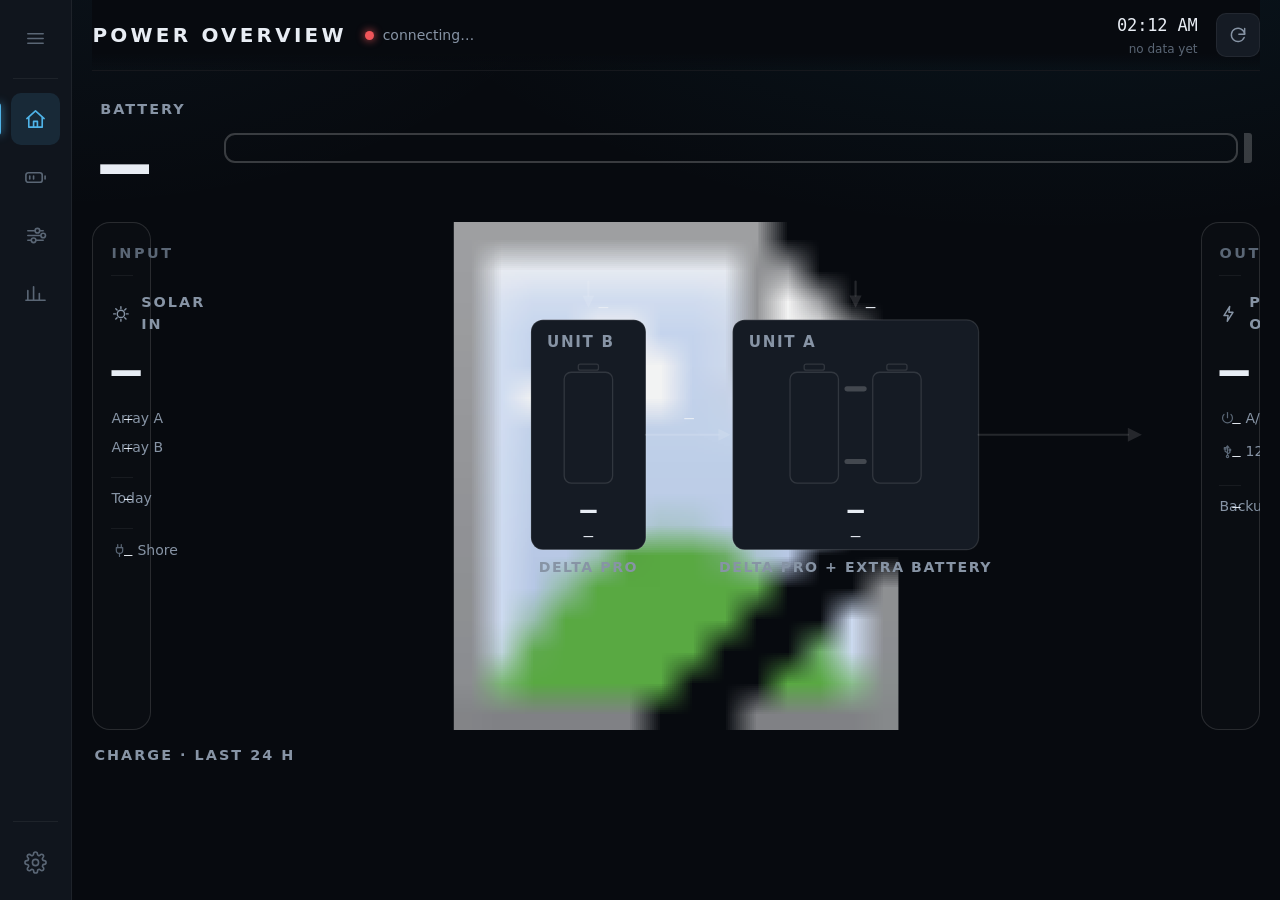
==== web/index.html @ f066d2bf "Add A-full cutoff: stop transferring into a battery that can't take it A at/above a_full_soc (99%) c" ====
<!doctype html>
<html lang="en">
<head>
<meta charset="utf-8">
<meta name="viewport" content="width=device-width, initial-scale=1, viewport-fit=cover">
<meta name="theme-color" content="#070A0F">
<meta name="apple-mobile-web-app-capable" content="yes">
<title>Pod Power Console</title>
<link rel="stylesheet" href="/assets/fonts.css">
<!-- inline so a tablet with no internet still gets an icon, and so the console
     stops requesting a /favicon.ico that was never there -->
<link rel="icon" href="data:image/svg+xml,%3Csvg xmlns='http://www.w3.org/2000/svg' viewBox='0 0 32 32'%3E%3Crect width='32' height='32' rx='7' fill='%23070A0F'/%3E%3Cpath d='M18 5 L9 18h6l-1.5 9 9-13h-6z' fill='%234FB3E8'/%3E%3C/svg%3E">
<style>
/* ============================================================================
   Pod Power Console — see DESIGN.md for the system this implements.
   The world: a lit instrument in a dark truck. The rig's neon outline is the one
   bright object; light means energized. Nothing glows for decoration.
   ========================================================================== */
:root {
  --bg: #070A0F;
  --surface: #10151D;
  --surface2: #151B24;
  --surface3: #1C232E;
  --line: rgba(255,255,255,.06);
  --line2: rgba(255,255,255,.12);
  --line3: rgba(255,255,255,.20);
  --ink: #E8EDF4;
  --muted: #8794A5;
  --faint: #5A6675;

  /* Data series. Validated for the dark surface with the dataviz checker:
     OKLCH lightness band, chroma floor, adjacent CVD separation (worst pair
     ΔE 14.8 protan), normal-vision floor, and 3:1 contrast — all pass.
     Do not retune without re-running that check.
     The -bright steps are for glow and hover only, never for fills. */
  --a: #C9820F;    --a-bright: #F0A82D;   /* Unit A / its array */
  --b: #2492BA;    --b-bright: #3FB7E0;   /* Unit B / its array */
  --load: #C75D5D; --load-bright: #E07A7A;
  --xfer: #4FD1C5;                        /* B→A transfer series */

  /* Status — reserved, never reused as a series colour. */
  --good: #3ED88A;
  --warn: #E3B341;
  --crit: #F0555A;

  /* Chrome accent: the truck's own blue, sampled off the outline (#38A2DE core,
     #6CC2F0 highlight) so the interface and the centrepiece read as one object.
     Nav, focus, selection and slider thumbs only — it carries no data identity,
     which is why the transfer series moved out to --xfer. */
  --accent: #4FB3E8;
  --accent-dim: #2E7FAE;

  --tint-a: rgba(240,168,45,.12);
  --tint-b: rgba(63,183,224,.12);
  --tint-load: rgba(224,122,122,.12);
  --tint-good: rgba(62,216,138,.12);
  --tint-warn: rgba(227,179,65,.12);
  --tint-crit: rgba(240,85,90,.12);
  --tint-accent: rgba(79,179,232,.13);

  /* Type. One superfamily, two faces (Oxanium retired 2026-08-05). Mono is for
     measurement, never for prose — any sentence a human reads is --sans.
     --disp survives as a role token: labels/headings, heavier and tracked. */
  --disp: "IBM Plex Sans", system-ui, sans-serif;
  --sans: "IBM Plex Sans", system-ui, sans-serif;
  --mono: "IBM Plex Mono", ui-monospace, monospace;

  /* Near scale — every view but Overview. Read at arm's length on a tablet.
     Nothing below 12px, anywhere. */
  --t-micro: 12px;   /* uppercase micro-labels */
  --t-xs:    13px;   /* dense grid values, chart axis */
  --t-sm:    14px;   /* secondary text, hints, subs */
  --t-base:  15px;   /* body prose */
  --t-md:    17px;
  --t-lg:    20px;
  --t-xl:    26px;
  --t-2xl:   34px;

  /* Far scale — Overview only. Viewport-height clamps, because this screen is a
     wall display read from 6-10 ft and must fill exactly one screen at any size.
     The deliberate exception to the fixed-scale rule. Floor 14px: if it can't be
     read at 14px from across the box, it doesn't belong on Overview. */
  --f-label: clamp(14px, 1.6vh, 19px);
  --f-sub:   clamp(14px, 1.5vh, 18px);
  --f-val:   clamp(26px, 3.6vh, 46px);
  --f-hero:  clamp(56px, 9vh, 116px);

  /* Elevation is neutral, with offset and blur. Distinct from the energized
     glow, which is a zero-offset colour halo and means "carrying power now". */
  --e1: 0 1px 2px rgba(0,0,0,.4);
  --e2: 0 6px 18px rgba(0,0,0,.5);
  --e3: 0 20px 48px rgba(0,0,0,.65);

  --r: 14px;
  --r-sm: 10px;
  --r-lg: 18px;
  --rail: 72px;
  --rail-open: 208px;
  --ease: cubic-bezier(.2,.7,.3,1);
}
* { margin: 0; padding: 0; box-sizing: border-box; }
html { color-scheme: dark; -webkit-text-size-adjust: 100%; }
body {
  background: var(--bg);
  color: var(--ink);
  font-family: var(--sans);
  font-size: var(--t-base);
  line-height: 1.5;
  min-height: 100vh;
  -webkit-tap-highlight-color: transparent;
  background-image:
    radial-gradient(1100px 560px at 82% -14%, rgba(36,146,186,.10), transparent 64%),
    radial-gradient(880px 460px at 4% -8%, rgba(79,179,232,.05), transparent 62%);
  background-attachment: fixed;
}
/* Every quantity is mono + tabular so columns of numbers line up and a changing
   digit doesn't reflow the row it sits in. */
.num, .v, .big, .ctl-val, .flows b, .eta b {
  font-family: var(--mono); font-variant-numeric: tabular-nums;
}

/* One focus ring, on everything. There was none before this pass. */
:where(button, [role="switch"], [role="tab"], input, summary, a, [tabindex]):focus-visible {
  outline: 2px solid var(--accent);
  outline-offset: 2px;
  border-radius: 6px;
}

/* ================= app shell ================= */
.app { display: grid; grid-template-columns: var(--rail) minmax(0, 1fr); min-height: 100vh; }
.app.rail-open { grid-template-columns: var(--rail-open) minmax(0, 1fr); }

.rail {
  position: sticky; top: 0; align-self: start; height: 100vh;
  display: flex; flex-direction: column; gap: 6px; padding: 12px 11px;
  background: var(--surface); border-right: 1px solid var(--line);
  overflow: hidden; z-index: 40;
}
.rail-btn {
  display: flex; align-items: center; gap: 14px; flex: none;
  width: 100%; min-height: 52px; padding: 0 13px;   /* 52: comfortable glove-sized tap */
  background: none; border: 0; border-radius: var(--r-sm);
  color: var(--faint); cursor: pointer; position: relative;
  transition: color .16s var(--ease), background .16s var(--ease);
}
.rail-btn svg { width: 23px; height: 23px; flex: none; stroke: currentColor; fill: none; stroke-width: 1.7; stroke-linecap: round; stroke-linejoin: round; }
.rail-btn span {
  font-family: var(--disp); font-size: var(--t-micro); font-weight: 600; letter-spacing: .13em;
  text-transform: uppercase; white-space: nowrap; opacity: 0;
  transition: opacity .18s var(--ease);
}
.app.rail-open .rail-btn span { opacity: 1; }
.rail-btn:hover { color: var(--muted); background: var(--surface2); }
.rail-btn[aria-selected="true"] { color: var(--accent); background: var(--tint-accent); }
/* The selected marker is the one piece of chrome allowed to glow: it is the
   "you are here" light on an instrument panel, and it echoes the truck. */
.rail-btn[aria-selected="true"]::before {
  content: ""; position: absolute; left: -13px; top: 10px; bottom: 10px; width: 3px;
  background: var(--accent); border-radius: 0 3px 3px 0; box-shadow: 0 0 10px var(--accent);
}
.rail-sep { height: 1px; background: var(--line); margin: 8px 2px; flex: none; }
.rail-grow { flex: 1 1 auto; }

.main {
  min-width: 0; padding: 0 clamp(14px, 1.6vw, 26px) clamp(14px, 1.6vw, 22px);
  max-width: 2200px; margin: 0 auto; width: 100%;
  display: flex; flex-direction: column; min-height: 100vh;
}

/* ================= top bar ================= */
/* min-width:0 on the flex children and a wrap as the backstop: without both, the
   title + clock + button row simply grew past the viewport and dragged
   a horizontal scrollbar onto every view. */
.topbar {
  position: sticky; top: 0; z-index: 30;
  display: flex; align-items: center; gap: 18px; flex-wrap: wrap;
  padding: 13px 0 12px; margin-bottom: 14px;
  background: linear-gradient(var(--bg) 76%, transparent);
  border-bottom: 1px solid var(--line);
}
.topbar > * { min-width: 0; }
h1 {
  font-family: var(--disp); font-size: var(--t-lg); font-weight: 700;
  letter-spacing: .16em; text-transform: uppercase; white-space: nowrap;
  overflow: hidden; text-overflow: ellipsis;
}
.sys-state { display: flex; align-items: center; gap: 9px; color: var(--muted); font-size: var(--t-sm); white-space: nowrap; }
/* Energized glow: the dot reports a live link, so the halo is the state. */
.dot { width: 9px; height: 9px; border-radius: 50%; flex: none; background: var(--good); box-shadow: 0 0 9px var(--good); }
.dot.pulse { animation: pulse 2.6s ease-in-out infinite; }
.dot.w { background: var(--warn); box-shadow: 0 0 9px var(--warn); }
.dot.c { background: var(--crit); box-shadow: 0 0 9px var(--crit); animation: none; }
@keyframes pulse { 50% { opacity: .28; } }
.spacer { flex: 1 1 auto; }

/* Clock + freshness. A wall display should say when it last heard from the rig. */
.clock { text-align: right; white-space: nowrap; }
.clock .t { font-family: var(--mono); font-size: var(--t-md); font-variant-numeric: tabular-nums; letter-spacing: -.01em; }
.clock .s { font-size: var(--t-micro); color: var(--faint); margin-top: 1px; }

.icon-btn {
  width: 44px; height: 44px; border-radius: var(--r-sm); background: var(--surface2);
  border: 1px solid var(--line); color: var(--muted); cursor: pointer;
  display: grid; place-items: center; flex: none;
  transition: color .16s var(--ease), border-color .16s var(--ease);
}
.icon-btn:hover { color: var(--ink); border-color: var(--line2); }
.icon-btn:active { background: var(--surface3); }
.icon-btn svg { width: 20px; height: 20px; stroke: currentColor; fill: none; stroke-width: 1.7; stroke-linecap: round; stroke-linejoin: round; }
.icon-btn.spin svg { animation: spin .7s var(--ease); }

/* ================= cards ================= */
.card {
  background: var(--surface); border: 1px solid var(--line); border-radius: var(--r);
  box-shadow: var(--e1);
}
.card-h {
  display: flex; align-items: baseline; justify-content: space-between; gap: 16px;
  flex-wrap: wrap; padding: 15px 17px 0;
}
.card-h h3, .sub-head {
  font-family: var(--disp); font-size: var(--t-micro); font-weight: 600; letter-spacing: .16em;
  text-transform: uppercase; color: var(--muted);
}
.card-h h3 .note {
  font-family: var(--sans); color: var(--faint); letter-spacing: 0;
  text-transform: none; font-weight: 400; font-size: var(--t-sm);
}
.sub-head { color: var(--faint); margin: 26px 0 10px; }

/* The tile: one stat block, used on every view. Tinted icon square, label,
   value, optional meter, sub. Near views only — Overview has its own panels. */
.stat {
  display: grid; grid-template-columns: auto minmax(0,1fr); gap: 15px; align-items: center;
  padding: 16px 17px;
}
.stat > :only-child { grid-column: 1 / -1; }   /* tiles rendered without an icon */
.stat .k {
  font-family: var(--disp); font-size: var(--t-micro); font-weight: 600; letter-spacing: .14em;
  text-transform: uppercase; color: var(--muted);
}
.stat .v {
  font-size: var(--t-xl); font-weight: 600; margin-top: 4px; line-height: 1.08;
  letter-spacing: -.015em;
}
.stat .v small { font-size: .52em; color: var(--muted); font-weight: 400; margin-left: 5px; letter-spacing: 0; }
.stat .sub { color: var(--faint); font-size: var(--t-sm); margin-top: 5px; line-height: 1.4; }
/* A reading of zero is not news. Dim it so a screen with real power on it reads
   differently from a screen without, at a glance and from a distance. */
.stat.is-zero .v { color: var(--muted); }
.stat.is-zero .stat-ico { opacity: .5; }
.meter { height: 5px; background: var(--surface3); border-radius: 3px; margin-top: 10px; overflow: hidden; }
.meter i {
  display: block; height: 100%; width: 100%; border-radius: 3px;
  transform-origin: left center; transform: scaleX(0);
  transition: transform .8s var(--ease);   /* transform, not width: no layout thrash */
}
.pos { color: var(--good); } .neg { color: var(--warn); }

/* ================= views ================= */
.view { display: none; }
.view.active { display: block; }

/* ---------- overview: the far view ----------
   One screen, no scroll, at any tablet size from 1024x768 up. Three card-less
   bands: marquee (how full), stage (the rig, sun in on the left, draw out on
   the right), ribbon (the last 24 h). The rows are minmax(0,1fr) so slack is
   absorbed rather than left as a dead band at 1080p, and type is vh-clamped
   so nothing falls off the bottom at 768p. */
#view-overview.active {
  display: grid; grid-template-rows: auto minmax(0, 1fr) auto;
  gap: clamp(10px, 1.6vh, 22px); flex: 1 1 auto; min-height: 0;
}

/* the stage reads left to right as the power does: INPUT panel feeds the truck,
   the truck stores it, the OUTPUT panel draws it. The truck takes every px of
   band height; the panels hug it from both sides. */
.stage {
  display: grid; grid-template-columns: minmax(0, 1fr) auto minmax(0, 1fr);
  gap: clamp(10px, 1.6vw, 34px); align-items: center; min-height: 0; min-width: 0;
}
.stage-truck { height: 100%; min-height: 0; min-width: 0; display: flex; align-items: center; justify-content: center; }
.stage-truck svg { display: block; height: 100%; width: auto; aspect-ratio: 1000 / 504; max-width: 100%; }

/* a panel frames one side of the energy story: hairline frame, INPUT/OUTPUT
   title, hero watts, then per-source rows — label left, value right, no key
   dots. Both panels read left-aligned so the eye lands the same way twice. */
.panel {
  align-self: stretch; display: flex; flex-direction: column;
  gap: clamp(5px, 1vh, 12px); min-width: 0; width: 100%; max-width: 400px;
  border: 1px solid var(--line2); border-radius: var(--r-lg);
  background: rgba(255,255,255,.014);
  padding: clamp(12px, 2.2vh, 24px) clamp(14px, 1.4vw, 26px);
}
.panel-in { justify-self: end; }
.panel-out { justify-self: start; }
.panel-t {
  font-family: var(--disp); font-size: var(--f-label); font-weight: 600;
  letter-spacing: .18em; text-transform: uppercase; color: var(--faint);
  padding-bottom: clamp(6px, 1.2vh, 14px); border-bottom: 1px solid var(--line);
  margin-bottom: clamp(2px, .8vh, 10px);
}
.panel-k {
  display: flex; align-items: center; gap: 10px;
  font-family: var(--disp); font-size: var(--f-label); font-weight: 600;
  letter-spacing: .14em; text-transform: uppercase; color: var(--muted);
}
.panel-k svg {
  width: clamp(17px, 2.2vh, 22px); height: clamp(17px, 2.2vh, 22px); flex: none;
  stroke: currentColor; fill: none; stroke-width: 1.7; stroke-linecap: round; stroke-linejoin: round;
}
.panel-v {
  font-family: var(--mono); font-variant-numeric: tabular-nums;
  font-size: clamp(34px, 5.4vh, 68px); font-weight: 600; line-height: 1;
}
.panel-v small { font-size: .42em; color: var(--muted); font-weight: 400; margin-left: 7px; }
.panel.is-zero .panel-v { color: var(--muted); }
.prows { display: flex; flex-direction: column; gap: clamp(4px, .9vh, 10px); margin-top: clamp(2px, .6vh, 8px); }
.wrow { display: flex; align-items: baseline; justify-content: space-between; gap: 12px; font-size: var(--f-sub); color: var(--muted); white-space: nowrap; }
.wrow .rlbl { display: inline-flex; align-items: center; gap: 9px; min-width: 0; }
.wrow .rlbl svg {
  width: 17px; height: 17px; flex: none; align-self: center;
  stroke: currentColor; fill: none; stroke-width: 1.7; stroke-linecap: round; stroke-linejoin: round;
  color: var(--faint);
}
.wrow b { font-family: var(--mono); font-variant-numeric: tabular-nums; font-weight: 500; color: var(--ink); }
.wrow.dim b { color: var(--faint); font-family: var(--sans); }
.wrow.rule { margin-top: clamp(6px, 1.2vh, 14px); padding-top: clamp(6px, 1.2vh, 14px); border-top: 1px solid var(--line); }

/* the ribbon: 24 h of charge under the wheels, full width, no card */
.ribbon { display: flex; flex-direction: column; gap: 4px; height: clamp(110px, 15vh, 200px); min-height: 0; }
.ribbon-h { display: flex; align-items: baseline; justify-content: space-between; gap: 16px; padding: 0 2px; }
.ribbon-k {
  font-family: var(--disp); font-size: var(--f-label); font-weight: 600;
  letter-spacing: .14em; text-transform: uppercase; color: var(--muted);
}
.ribbon .chart-wrap { flex: 1 1 auto; min-height: 0; position: relative; overflow: hidden; }
/* the ribbon names its lines where they end — no legend to cross-reference */
.soc-tag { font-family: var(--disp); font-size: 14px; font-weight: 600; letter-spacing: .1em; text-transform: uppercase; }
.ribbon .chart-wrap svg { position: absolute; inset: 0; width: 100%; height: 100%; }
.ribbon .axis, #view-overview .axis { font-size: clamp(14px, 1.5vh, 17px); }   /* Overview floor applies to axes too */

/* schematic type — sized up for the far view; these are the most-glanced numbers */
.sch-lbl { font-family: var(--disp); font-size: 15px; font-weight: 600; letter-spacing: .11em; fill: var(--muted); text-transform: uppercase; }
.sch-tiny { font-family: var(--disp); font-size: 14px; font-weight: 600; letter-spacing: .11em; fill: var(--muted); text-transform: uppercase; }
.sch-val { font-family: var(--mono); font-size: 16px; fill: var(--ink); font-variant-numeric: tabular-nums; }
.sch-big { font-family: var(--mono); font-size: 27px; font-weight: 600; fill: var(--ink); font-variant-numeric: tabular-nums; }
/* non-numeric state words on the schematic speak display, not measurement */
.sch-word { font-family: var(--disp); font-size: 14px; font-weight: 600; letter-spacing: .1em; text-transform: uppercase; fill: var(--faint); }
.sch-detail { fill: none; stroke: var(--line2); stroke-width: 1.3; }
.sch-panel { fill: rgba(36,146,186,.05); stroke: var(--line3); stroke-width: 1.4; }
.sch-cellline { stroke: var(--line2); stroke-width: 1; }
.sch-box { fill: var(--surface2); stroke: var(--line2); stroke-width: 1.3; }
/* the bus bars bonding Unit A's two packs into one bank */
.sch-link { fill: var(--line3); }
/* the neon truck photo: screen blend melts its black field into the card */
.sch-truck { mix-blend-mode: screen; opacity: .95; }

/* flows: inert grey until power actually moves, then coloured + marching */
.flow { fill: none; stroke: var(--line2); stroke-width: 2.2; stroke-linecap: round; transition: stroke .4s; }
.flow.on { stroke: var(--fc); stroke-dasharray: 7 8; animation: march 1.05s linear infinite; filter: drop-shadow(0 0 4px var(--fc)); }
.flow.rev.on { animation-direction: reverse; }
@keyframes march { to { stroke-dashoffset: -15; } }
.head { fill: var(--line2); transition: fill .4s; }
.head.on { fill: var(--fc); filter: drop-shadow(0 0 4px var(--fc)); }
.node { fill: var(--surface3); stroke: var(--line2); stroke-width: 1.3; }
.node.on { stroke: var(--fc); }

/* ---------- the hero: bank charge bar + what the rig is doing about it ----------
   The one thing you must be able to read from the far end of the box. The number
   and the bar are one object; the state line under the bar answers "and then?" */
.marquee {
  display: grid; grid-template-columns: auto minmax(0,1fr);
  gap: clamp(18px, 3vw, 44px); align-items: center;
  padding: clamp(10px, 1.6vh, 20px) clamp(4px, .6vw, 16px) 0;
}
.bank-stack { display: grid; gap: clamp(8px, 1.2vh, 14px); min-width: 0; }
.cells { display: flex; gap: 6px; align-items: stretch; }
.cellwrap {
  flex: 1 1 auto; display: flex; gap: clamp(2px, .35vw, 5px);
  border: 2px solid var(--line3); border-radius: 11px; padding: clamp(5px, .7vh, 8px);
}
.cellcap {
  width: 8px; align-self: center; height: clamp(26px, 3.4vh, 42px);
  background: var(--line3); border-radius: 0 3px 3px 0; flex: none;
}
.cellwrap i {
  flex: 1 1 0; min-height: clamp(32px, 5.2vh, 62px); border-radius: 3px;
  background: var(--surface3); transition: background .5s var(--ease), box-shadow .5s var(--ease);
}
/* Energized glow: a lit segment is charge you actually have. */
.cellwrap i.f { background: var(--good); box-shadow: 0 0 12px rgba(62,216,138,.4); }
.cellwrap i.f.w { background: var(--warn); box-shadow: 0 0 12px rgba(227,179,65,.4); }
.cellwrap i.f.c { background: var(--crit); box-shadow: 0 0 12px rgba(240,85,90,.4); }
.bank-read { text-align: left; white-space: nowrap; }
.bank-read .k {
  font-family: var(--disp); font-size: var(--f-label); font-weight: 600; letter-spacing: .14em;
  text-transform: uppercase; color: var(--muted); margin-bottom: clamp(2px, .6vh, 8px);
}
.bank-read .big {
  font-family: var(--mono); font-size: var(--f-hero); font-weight: 600; line-height: .92;
  font-variant-numeric: tabular-nums; letter-spacing: -.035em;
}
.bank-read .big small { font-size: .3em; color: var(--muted); font-weight: 400; letter-spacing: 0; }
.bank-read .sub { color: var(--muted); font-size: var(--f-sub); margin-top: clamp(4px, .8vh, 10px); }
.bank-read .sub b { color: var(--ink); font-weight: 500; font-family: var(--mono); }

/* the state line — direction, rate, and time remaining, in words. No icons:
   from ten feet a word in the state's colour beats a 17px glyph every time. */
.bank-state {
  display: flex; align-items: baseline; flex-wrap: wrap;
  gap: clamp(10px, 1.2vw, 20px); font-size: var(--f-label); color: var(--muted);
}
.bank-state .grp { display: inline-flex; align-items: baseline; gap: 10px; white-space: nowrap; }
.bank-state .lead { font-family: var(--disp); font-weight: 700; letter-spacing: .12em; text-transform: uppercase; }
.bank-state b { font-family: var(--mono); color: var(--ink); font-weight: 500; font-variant-numeric: tabular-nums; }
.bank-state .sep { width: 1px; height: 1.2em; background: var(--line2); flex: none; align-self: center; }
.bank-state .chg { color: var(--good); }
.bank-state .dsg { color: var(--warn); }
.bank-state .idle { color: var(--faint); }

/* ---------- units ---------- */
/* minmax(0,1fr), not 1fr: the pack table's nowrap min-content would otherwise
   widen the track past the viewport instead of scrolling inside its card */
.units { display: grid; grid-template-columns: minmax(0,1fr) 118px minmax(0,1fr); align-items: stretch; }
.unit { padding: 19px; }
.unit h2 {
  font-family: var(--disp); font-size: var(--t-md); font-weight: 700; letter-spacing: .13em;
  text-transform: uppercase; display: flex; align-items: center; gap: 10px; flex-wrap: wrap;
}
.unit h2 .role { color: var(--faint); font-weight: 500; font-size: var(--t-micro); letter-spacing: .09em; }
.swatch { width: 11px; height: 11px; border-radius: 3px; flex: none; }
.unit-a .swatch { background: var(--a); } .unit-b .swatch { background: var(--b); }

/* Hero left (SOC + mini bank bar, the marquee's own vocabulary at arm's-length
   size), live rows right. The ring gauge is retired: one charge-bar language
   across the whole console. */
.unit-top { display: grid; grid-template-columns: minmax(230px, 2fr) minmax(0, 3fr); gap: 18px 40px; align-items: start; margin-top: 18px; }
.unit-hero { display: grid; gap: 12px; align-content: start; }
.usoc {
  font-family: var(--mono); font-variant-numeric: tabular-nums;
  font-size: var(--t-2xl); font-weight: 600; line-height: 1; letter-spacing: -.02em;
}
.usoc small { font-size: .5em; color: var(--muted); font-weight: 400; }
.ubar { display: flex; gap: 4px; align-items: center; max-width: 340px; }
.cellwrap.sm { gap: 2px; border-width: 1.5px; border-radius: 8px; padding: 3px; }
.cellwrap.sm i { min-height: 13px; border-radius: 2px; }
.cellwrap.sm i.f { box-shadow: 0 0 7px rgba(62,216,138,.3); }
.cellwrap.sm i.f.w { box-shadow: 0 0 7px rgba(227,179,65,.3); }
.cellwrap.sm i.f.c { box-shadow: 0 0 7px rgba(240,85,90,.3); }
.cellcap.sm { height: 14px; width: 6px; }
.ucap { color: var(--muted); font-size: var(--t-sm); }
.ucap b { font-family: var(--mono); color: var(--ink); font-weight: 500; }
.chip {
  display: inline-flex; align-items: center; gap: 8px; align-self: flex-start;
  border: 1px solid var(--line2); border-radius: 999px; padding: 6px 14px;
  font-family: var(--disp); font-size: var(--t-micro); font-weight: 600; letter-spacing: .12em; text-transform: uppercase;
}
.chip .d { width: 8px; height: 8px; border-radius: 50%; flex: none; }
.chip.chg { color: var(--good); } .chip.chg .d { background: var(--good); box-shadow: 0 0 6px var(--good); }
.chip.dsg { color: var(--warn); } .chip.dsg .d { background: var(--warn); box-shadow: 0 0 6px var(--warn); }
.chip.idle { color: var(--muted); } .chip.idle .d { background: var(--faint); }
.chip-row { display: flex; align-items: center; gap: 12px; flex-wrap: wrap; }
.eta { color: var(--muted); font-size: var(--t-sm); }
.eta b { color: var(--ink); font-weight: 500; }
/* label and value stay adjacent — a dotted leader beats a 400px void.
   Same row grammar as the Overview panels: label left, mono value right,
   a row with nothing to say dims and says it in words. */
.flows { display: grid; gap: 8px; font-size: var(--t-sm); max-width: 420px; align-content: start; }
.flows .row { display: grid; grid-template-columns: auto minmax(12px,1fr) auto; align-items: baseline; gap: 8px; }
.flows .row span { color: var(--muted); }
.flows .row::after { display: none; }
.flows .row i { border-bottom: 1px dotted var(--line2); transform: translateY(-.25em); }
.flows .row b { font-weight: 500; }
.flows .row b small { color: var(--muted); font-weight: 400; }
.flows .row.rule { margin-top: 8px; padding-top: 12px; border-top: 1px solid var(--line); }
.flows .row.dim span { color: var(--faint); }
.flows .row.dim b { color: var(--faint); font-family: var(--sans); font-weight: 400; }

/* Per-pack table: charge, flow and health for every pack in the bank — the one
   home for what used to be scattered across three views (packs row, System
   diagnostics, the Control page's extra-battery card). */
.ptable-wrap { margin-top: 18px; border: 1px solid var(--line); border-radius: var(--r-sm); overflow-x: auto; }
.ptable { width: 100%; border-collapse: collapse; }
.ptable th {
  font-family: var(--disp); font-size: var(--t-micro); font-weight: 600; letter-spacing: .1em;
  text-transform: uppercase; color: var(--faint); text-align: right;
  padding: 10px 12px; border-bottom: 1px solid var(--line2); white-space: nowrap;
}
.ptable td {
  font-family: var(--mono); font-variant-numeric: tabular-nums; font-size: var(--t-sm);
  text-align: right; padding: 11px 12px; white-space: nowrap;
}
.ptable tr + tr td { border-top: 1px solid var(--line); }
.ptable th:first-child, .ptable td:first-child { text-align: left; }
.ptable td:first-child {
  font-family: var(--disp); font-weight: 600; font-size: var(--t-micro);
  letter-spacing: .08em; text-transform: uppercase; color: var(--muted);
}
.ptable td.dim { color: var(--faint); font-family: var(--sans); }

.conduit { display: flex; flex-direction: column; align-items: center; justify-content: center; gap: 9px; }
.conduit .lbl {
  font-family: var(--disp); font-size: var(--t-micro); font-weight: 600; letter-spacing: .12em;
  color: var(--faint); text-transform: uppercase; text-align: center; line-height: 1.5;
}
.conduit .w { font-family: var(--mono); font-size: var(--t-sm); color: var(--ink); font-variant-numeric: tabular-nums; }

/* ---------- charts ---------- */
.chart-wrap { position: relative; margin: 10px 17px 12px; touch-action: pan-y; }
.chart-wrap svg { display: block; width: 100%; }
.legend { display: flex; gap: 16px; font-size: var(--t-sm); color: var(--muted); flex-wrap: wrap; }
.legend i { display: inline-block; width: 10px; height: 10px; border-radius: 3px; margin-right: 7px; vertical-align: -1px; }
.legend .ln { width: 16px; height: 2px; border-radius: 1px; vertical-align: 4px; }
.tooltip {
  position: absolute; pointer-events: none; display: none; z-index: 5;
  background: var(--surface2); border: 1px solid var(--line2); border-radius: 10px;
  padding: 11px 13px; font-size: var(--t-sm); white-space: nowrap;
  box-shadow: var(--e3);
}
.tooltip .tt-t { color: var(--faint); margin-bottom: 6px; }
.tooltip .tt-row { display: flex; align-items: center; gap: 10px; line-height: 1.8; }
.tooltip .tt-row i { width: 9px; height: 9px; border-radius: 2px; flex: none; }
.tooltip .tt-row b { margin-left: auto; font-family: var(--mono); font-variant-numeric: tabular-nums; }
/* Axis type never falls below the smallest UI label — an unreadable axis makes
   the chart decorative. */
.axis { fill: var(--muted); font-size: var(--t-micro); font-family: var(--mono); }
.gridline { stroke: rgba(255,255,255,.055); }
.empty-note {
  color: var(--muted); font-size: var(--t-base); padding: 44px 16px; text-align: center;
  line-height: 1.7; max-width: 62ch; margin: 0 auto;
}
.empty-note b { display: block; color: var(--ink); font-weight: 600; margin-bottom: 6px; font-family: var(--disp); letter-spacing: .04em; }

/* ---------- shared layout bits ---------- */
.seg { display: flex; gap: 3px; background: var(--surface2); border: 1px solid var(--line); border-radius: var(--r-sm); padding: 4px; }
.seg button {
  font-family: var(--disp); font-size: var(--t-sm); font-weight: 600; letter-spacing: .1em;
  text-transform: uppercase; color: var(--muted); background: none; border: 0;
  padding: 10px 18px; border-radius: 7px; cursor: pointer; min-height: 44px;
  transition: background .16s var(--ease), color .16s var(--ease);
}
.seg button:hover { color: var(--ink); }
.seg button[aria-selected="true"] { background: var(--surface3); color: var(--ink); box-shadow: inset 0 0 0 1px var(--line2); }
.rangebar { display: flex; justify-content: space-between; align-items: center; gap: 16px; flex-wrap: wrap; margin-bottom: 14px; }
.cov { color: var(--faint); font-size: var(--t-sm); }
.stack { display: grid; gap: 14px; }
.stat-row { display: grid; grid-template-columns: repeat(4, minmax(0,1fr)); gap: 14px; }
footer {
  margin-top: 30px; color: var(--faint); font-size: var(--t-sm); text-align: center;
  line-height: 1.8; max-width: 82ch; margin-inline: auto; text-wrap: balance;
}
footer code { color: var(--muted); font-family: var(--mono); }

/* settings popover */
.settings {
  position: fixed; left: calc(var(--rail) + 12px); bottom: 16px; z-index: 60; display: none;
  background: var(--surface2); border: 1px solid var(--line2); border-radius: var(--r);
  padding: 17px; min-width: 268px; box-shadow: var(--e3);
}
.app.rail-open .settings { left: calc(var(--rail-open) + 12px); }
.settings.open { display: block; }
.settings h4 {
  font-family: var(--disp); font-size: var(--t-micro); letter-spacing: .16em; text-transform: uppercase;
  color: var(--faint); margin-bottom: 12px; font-weight: 600;
}
.set-row { display: flex; align-items: center; justify-content: space-between; gap: 16px; min-height: 44px; }
.set-row span { color: var(--muted); font-size: var(--t-sm); }

/* Toggle: 52x30 with a 44px hit band, so a finger lands on it every time. */
.toggle {
  width: 52px; height: 30px; border-radius: 999px; background: var(--surface3);
  border: 1px solid var(--line2); position: relative; cursor: pointer; flex: none;
  transition: background .18s var(--ease), border-color .18s var(--ease);
}
/* Invisible tap band: the switch reads as 52x30 but accepts a 66x44 finger.
   `inset` is inert without position:absolute — without it this did nothing. */
.toggle::before { content: ""; position: absolute; inset: -9px; border-radius: 999px; }
.toggle::after {
  content: ""; position: absolute; top: 3px; left: 3px; width: 22px; height: 22px;
  border-radius: 50%; background: var(--faint);
  transition: transform .18s var(--ease), background .18s var(--ease);
}
.toggle[aria-checked="true"] { background: rgba(62,216,138,.22); border-color: rgba(62,216,138,.5); }
.toggle[aria-checked="true"]::after { transform: translateX(22px); background: var(--good); }

.mini-seg { display: flex; gap: 3px; background: var(--surface3); border-radius: 9px; padding: 3px; }
.mini-seg button {
  font-family: var(--disp); font-weight: 600; font-size: var(--t-sm); letter-spacing: .04em;
  color: var(--muted); background: none; border: 0; padding: 0 14px;
  min-height: 38px; min-width: 52px; border-radius: 6px; cursor: pointer;
  transition: background .16s var(--ease), color .16s var(--ease);
}
.mini-seg button:hover { color: var(--ink); }
.mini-seg button[aria-selected="true"] { background: var(--surface); color: var(--ink); box-shadow: var(--e1); }
/* full-size targets on the control page, where these are the primary affordance */
.ctl-row .mini-seg button { min-height: 44px; min-width: 56px; }

/* ---------- control page ---------- */
.ctl-units { display: grid; grid-template-columns: 1fr 1fr; gap: 14px; }
/* deliberately NOT dimmed/blocked: device/list's online flag flaps and lags
   (2026-08-03: fresh quota + accepted write while flagged offline), so the
   badge warns but never gates — a dead unit still fails loudly via the toast */
.ctl-sec { border: 1px solid var(--line); border-radius: var(--r-sm); margin-top: 14px; background: var(--surface2); }
.ctl-sec summary {
  list-style: none; cursor: pointer; user-select: none;
  display: flex; align-items: center; padding: 0 16px; min-height: 48px;
  font-family: var(--disp); font-size: var(--t-micro); font-weight: 600; letter-spacing: .16em;
  text-transform: uppercase; color: var(--muted);
}
.ctl-sec summary::-webkit-details-marker { display: none; }
.ctl-sec summary::after {
  content: ""; margin-left: auto; width: 8px; height: 8px;
  border-right: 1.7px solid var(--faint); border-bottom: 1.7px solid var(--faint);
  transform: rotate(45deg); transition: transform .2s var(--ease);
}
.ctl-sec[open] summary::after { transform: rotate(225deg); }

/* The row. Text block left (capped so the hint reads as prose, not a ribbon),
   control right in a fixed column — the control stays next to the label that
   names it instead of drifting to the far edge of a 900px card. */
.ctl-row {
  /* auto, not a fixed 224px: the six-option segmented controls are ~340px wide
     and were overflowing a fixed track leftwards, straight across their own
     labels on a narrow tablet. The text column yields instead. */
  display: grid; grid-template-columns: minmax(0,1fr) minmax(220px, auto);
  align-items: center; column-gap: 20px; row-gap: 5px;
  padding: 13px 16px; min-height: 60px; border-top: 1px solid var(--line);
  position: relative; transition: opacity .2s var(--ease);
}
.ctl-row .lbl { font-size: var(--t-base); font-weight: 500; }
.ctl-row .hint {
  grid-column: 1; color: var(--muted); font-size: var(--t-sm);
  line-height: 1.55; max-width: 46ch;
}
.ctl-row > .toggle, .ctl-row > .mini-seg, .ctl-row > .ctl-slider {
  grid-column: 2; grid-row: 1 / span 2; justify-self: end;
}
/* On a full-width card the 1fr text column would strand the control a thousand
   pixels from its label. A third, empty track absorbs the slack instead, so the
   pair stays together no matter how wide the card gets. */
#balCard .ctl-row { grid-template-columns: minmax(0, 54ch) minmax(220px, auto) minmax(0, 1fr); }
#balCard .ctl-row .hint { max-width: none; }

.risk-tag {
  font-family: var(--disp); font-size: var(--t-micro); font-weight: 600; letter-spacing: .1em;
  text-transform: uppercase; color: var(--warn); border: 1px solid rgba(227,179,65,.4);
  border-radius: 4px; padding: 2px 6px; margin-left: 8px; vertical-align: 1px;
}
.off-badge {
  font-family: var(--disp); font-size: var(--t-micro); font-weight: 600; letter-spacing: .11em;
  text-transform: uppercase; color: var(--crit); border: 1px solid rgba(240,85,90,.45);
  border-radius: 5px; padding: 3px 9px;
  animation: pulse 2.6s ease-in-out infinite;
}
.fresh-chip {
  font-family: var(--disp); font-size: var(--t-micro); font-weight: 600; letter-spacing: .11em;
  text-transform: uppercase; color: var(--warn); border: 1px solid rgba(227,179,65,.45);
  border-radius: 5px; padding: 3px 9px;
}
.fresh-chip.ble { color: var(--accent); border-color: rgba(79,179,232,.5); }
.ctl-row.pending { opacity: .55; }
.ctl-row.pending > * { pointer-events: none; }
.ctl-row.pending::after {
  content: ""; position: absolute; right: 16px; top: 50%; margin-top: -9px;
  width: 18px; height: 18px; border-radius: 50%; z-index: 2;
  border: 2px solid var(--line3); border-top-color: var(--accent);
  animation: spin .7s linear infinite;
}
@keyframes spin { to { transform: rotate(360deg); } }
@keyframes rise { from { opacity: 0; transform: translateY(10px); } }
.ctl-row.ok { animation: flash-ok 1.4s var(--ease); }
.ctl-row.fail { animation: flash-fail 1.8s var(--ease); }
@keyframes flash-ok { 0%, 40% { box-shadow: inset 0 0 0 1px var(--good), 0 0 14px rgba(62,216,138,.25); } }
@keyframes flash-fail { 0%, 50% { box-shadow: inset 0 0 0 1px var(--crit), 0 0 14px rgba(240,85,90,.3); } }

/* Slider: 26px thumb over a 6px track, wrapped in a 44px hit band. The value
   sits at a fixed width to the right so the digits don't shift the track. */
.ctl-slider { display: flex; align-items: center; gap: 14px; width: 100%; }
.ctl-slider input[type=range] {
  -webkit-appearance: none; appearance: none; flex: 1 1 auto; height: 44px;
  background: none; cursor: pointer; min-width: 110px;
}
.ctl-slider input[type=range]::-webkit-slider-runnable-track {
  height: 6px; border-radius: 3px; background: var(--surface3);
  border: 1px solid var(--line2);
}
.ctl-slider input[type=range]::-webkit-slider-thumb {
  -webkit-appearance: none; width: 26px; height: 26px; border-radius: 50%;
  background: var(--accent); border: 4px solid var(--surface); margin-top: -10px;
  box-shadow: var(--e1);
}
.ctl-slider input[type=range]::-moz-range-track {
  height: 6px; border-radius: 3px; background: var(--surface3); border: 1px solid var(--line2);
}
.ctl-slider input[type=range]::-moz-range-thumb {
  width: 22px; height: 22px; border-radius: 50%; background: var(--accent);
  border: 4px solid var(--surface); box-shadow: var(--e1);
}
.ctl-slider input[type=range]:active::-webkit-slider-thumb { background: #6CC2F0; }
.ctl-val {
  min-width: 62px; text-align: right; font-size: var(--t-md); font-weight: 500;
  flex: none;
}
.ctl-note {
  color: var(--muted); font-size: var(--t-sm); line-height: 1.65;
  padding: 0 17px 16px; max-width: 74ch;
}

/* auto balance card */
.bal-state {
  margin-left: auto; font-family: var(--disp); font-size: var(--t-micro); font-weight: 600;
  letter-spacing: .12em; text-transform: uppercase; border: 1px solid var(--line2);
  border-radius: 5px; padding: 3px 9px; color: var(--muted);
}
.bal-state[data-state="transferring"] { color: var(--good); border-color: rgba(62,216,138,.45); }
.bal-state[data-state="waiting"] { color: var(--accent); border-color: rgba(79,179,232,.5); }
.bal-state[data-state="emergency"] { color: var(--warn); border-color: rgba(227,179,65,.5); }
.bal-state[data-state="a-full"] { color: var(--good); border-color: rgba(62,216,138,.45); }
.bal-state[data-state="error"] { color: var(--crit); border-color: rgba(240,85,90,.45); }
.bal-state[data-state="disabled"] { color: var(--faint); }

/* confirm sheet */
.sheet-veil {
  position: fixed; inset: 0; z-index: 80; display: none;
  align-items: center; justify-content: center; padding: 20px;
  background: rgba(4,6,10,.62); backdrop-filter: blur(3px);
}
.sheet-veil.open { display: flex; }
.sheet {
  background: var(--surface2); border: 1px solid var(--line2); border-radius: var(--r);
  max-width: 460px; width: 100%; padding: 22px 22px 20px;
  box-shadow: var(--e3); animation: rise .25s var(--ease);
}
.sheet h4 {
  font-family: var(--disp); font-size: var(--t-sm); font-weight: 700; letter-spacing: .14em;
  text-transform: uppercase; color: var(--warn); display: flex; align-items: center; gap: 9px;
}
.sheet h4 svg { width: 19px; height: 19px; flex: none; stroke: currentColor; fill: none; stroke-width: 1.8; stroke-linecap: round; stroke-linejoin: round; }
.sheet p { color: var(--muted); font-size: var(--t-base); line-height: 1.7; margin-top: 14px; }
.sheet p b { color: var(--ink); font-weight: 600; }
.sheet-btns { display: flex; gap: 12px; margin-top: 20px; }
.btn {
  flex: 1; min-height: 48px; border-radius: var(--r-sm); cursor: pointer;
  font-family: var(--disp); font-size: var(--t-sm); font-weight: 600; letter-spacing: .12em;
  text-transform: uppercase; border: 1px solid var(--line2);
  background: var(--surface3); color: var(--muted);
  transition: color .16s var(--ease), border-color .16s var(--ease);
}
.btn:hover { color: var(--ink); border-color: var(--line3); }
.btn-go { background: rgba(240,85,90,.14); border-color: rgba(240,85,90,.5); color: var(--crit); }
.btn-go:hover { color: #ff7a7e; border-color: var(--crit); }

/* toast */
.toast {
  position: fixed; bottom: 20px; left: 50%; transform: translate(-50%, 14px); z-index: 90;
  background: var(--surface2); border: 1px solid var(--line2); border-radius: 11px;
  padding: 13px 18px; font-size: var(--t-base); max-width: min(540px, 92vw);
  box-shadow: var(--e3); opacity: 0; pointer-events: none;
  transition: opacity .25s var(--ease), transform .25s var(--ease);
}
.toast.show { opacity: 1; transform: translate(-50%, 0); }
.toast.ok { border-color: rgba(62,216,138,.45); color: var(--good); }
.toast.fail { border-color: rgba(240,85,90,.5); color: var(--crit); }

/* ================= responsive =================
   Structural, not fluid — except Overview, whose type is vh-clamped above so a
   768px-tall tablet and a 1440px wall display both get exactly one screenful. */

/* ONE SCREEN, NO SCROLL — the whole point of the far view.
   min-height:100vh alone let the section grow past the viewport and push the
   tiles below the fold on a 768px-tall tablet. Pinning the height and letting
   every descendant shrink (min-height:0) is what actually holds the contract.
   Gated on a viewport big enough to honour it: anything smaller scrolls
   normally, because clipping is worse than scrolling. */
@media (min-width: 900px) and (min-height: 620px) {
  .app[data-view="overview"] .main { height: 100vh; min-height: 0; overflow: hidden; }
  #view-overview.active { min-height: 0; overflow: hidden; }
  .stage, .stage-truck { min-height: 0; }
}

/* When one screen can't hold everything, Overview sheds history before it sheds
   live state — the 24 h shape is a Power-view question, "what is the rig doing
   right now" is not. */
@media (max-width: 1100px), (max-height: 700px) {
  .ribbon { display: none; }
}

/* Narrow: the panels can't flank a readable truck any more, so they move under
   it side by side — input on the left, output on the right, still in flow
   order. The truck stays height-driven so the one-screen contract holds. */
@media (max-width: 1100px) {
  .stage { grid-template-columns: minmax(0,1fr) minmax(0,1fr); grid-template-rows: minmax(0,1fr) auto; align-items: start; }
  .stage-truck { grid-column: 1 / -1; }
  .panel { max-width: none; align-self: start; }
  .panel-in { order: 2; }
  .panel-out { order: 3; }
}
/* Below the one-screen gate the page scrolls, so the truck sizes off width. */
@media (max-width: 900px) {
  .stage-truck { height: auto; }
  .stage-truck svg { width: 100%; height: auto; }
}
/* The schematic's type is set in SVG user units, so it shrinks with the truck.
   Below 1100px the truck renders at roughly 60% scale — bump the sizes so the
   glance numbers keep an effective 14px, and shed the sub-labels first. */
@media (max-width: 1100px) {
  .sch-lbl { font-size: 24px; }
  .sch-val { font-size: 25px; }
  .sch-word { font-size: 24px; }
  .sch-big { font-size: 42px; }
  .sch-tiny { display: none; }
}
@media (max-width: 640px) {
  .sch-val { display: none; }
}
/* Below this the four-across tiles get too tight; two rows of two reads better. */
/* Two cards side by side leave too little for a two-column card interior —
   control rows (label + hint + segmented control) and unit cards (hero +
   rows) both need the room. One column below this. */
@media (max-width: 1250px) {
  .ctl-units { grid-template-columns: 1fr; }
  .units { grid-template-columns: 1fr; }
  .conduit { flex-direction: row; padding: 16px 0; gap: 14px; }
  .conduit svg { transform: rotate(90deg); width: 46px; }
}
@media (max-width: 900px) {
  #view-overview.active { grid-template-rows: auto auto auto; }
  .marquee { grid-template-columns: 1fr; gap: 16px; }
  .stat-row { grid-template-columns: repeat(2, minmax(0,1fr)); }
}
/* Topbar sheds its secondary readouts before it wraps: the freshness line,
   then the clock. */
@media (max-width: 620px) {
  .clock .s { display: none; }
}
@media (max-width: 460px) {
  .topbar .clock { display: none; }
}

@media (max-width: 780px) {
  /* keep both tracks — dropping the second one collapses main into an implicit column */
  .app, .app.rail-open { grid-template-columns: var(--rail) minmax(0, 1fr); }
  .app.rail-open .rail-btn span { opacity: 0; }
  .main { padding: 0 12px 30px; }
  /* side-by-side icon + value leaves too little room for "4.9 kWh" here */
  .stat { grid-template-columns: minmax(0,1fr); gap: 12px; }
  .stat .v { font-size: var(--t-lg); }
  h1 { font-size: var(--t-md); }
  .clock .s { display: none; }
  .unit-top { grid-template-columns: minmax(0,1fr); }
  .settings { left: calc(var(--rail) + 8px); right: 8px; min-width: 0; }
  /* the control column can't hold 224px next to a label at this width */
  .ctl-row, #balCard .ctl-row { grid-template-columns: minmax(0,1fr); row-gap: 12px; }
  .ctl-row > .toggle, .ctl-row > .mini-seg, .ctl-row > .ctl-slider {
    grid-column: 1; grid-row: auto; justify-self: start;
  }
  /* only the slider earns full width — a 260px-wide toggle is not a toggle */
  .ctl-row > .ctl-slider { width: 100%; }
  .ctl-row > .mini-seg { max-width: 100%; overflow-x: auto; }
  .ctl-row .hint { max-width: none; }
}

/* Reduced motion keeps the feedback and drops the loops. A blanket .01ms kill
   would also erase the ok/fail flash and the pending spinner — the only signal
   that a command actually reached the hardware. */
@media (prefers-reduced-motion: reduce) {
  * { transition-duration: 120ms !important; }
  .flow.on { animation: none; stroke-dasharray: none; }
  .dot.pulse, .off-badge { animation: none; }
  .sheet { animation: none; }
  .icon-btn.spin svg { animation: none; }
  .ctl-row.pending::after { animation: none; border-top-color: var(--accent); }
  /* state persists as a static edge instead of a flash */
  .ctl-row.ok { animation: none; box-shadow: inset 0 0 0 1px var(--good); }
  .ctl-row.fail { animation: none; box-shadow: inset 0 0 0 1px var(--crit); }
}
</style>
</head>
<body>
<!--
THESIS: The rig itself is the instrument — one glance answers "how full, which way,
how long". Refuses the category default: a hero image beside a grid of icon stat cards.
OWN-WORLD: inherited DESIGN.md — dark #070A0F field, the truck's own blue, energized
glow only on live power, IBM Plex Sans display + Plex Mono numerals. Unit identity
colors are retired on this surface: everything speaks the truck's blue plus status.
STORY: from 8 ft — battery big at top, then the power's own path left to right:
INPUT (solar, shore) feeds the truck, the truck stores it, OUTPUT draws it. The
last 24 h rides as a ribbon under the wheels. Walk closer for every other view.
FIRST VIEWPORT: full-screen marquee (SOC + segmented bar + state in words), the neon
NPR centered and large with per-bank charge on its box, framed INPUT panel left,
framed OUTPUT panel right, 24 h charge ribbon bottom. No scroll at 1920x1080.
FORM: balance-wings, candidate 6 of 7, seed 3b4fb214 — evolved 2026-08-05 into
input→rig→output panels ("power-path" revision).
FINISH: unreviewed and undocumented is unfinished; this build ends with the finish
review, the verdict, and DESIGN.md.
-->
<div class="app" id="app">

<!-- ================= left rail ================= -->
<nav class="rail" id="rail">
  <button class="rail-btn" id="railToggle" aria-label="Toggle navigation labels">
    <svg viewBox="0 0 24 24"><path d="M4 7h16M4 12h16M4 17h16"/></svg><span>Menu</span>
  </button>
  <div class="rail-sep"></div>
  <!-- display:contents keeps the rail's flex column intact while giving the six
       view buttons a real tablist in the a11y tree — aria-selected is only valid
       on a tab, and it was sitting on bare buttons before. -->
  <div role="tablist" aria-label="Console views" style="display:contents">
  <button class="rail-btn" role="tab" data-view="overview" aria-selected="true" aria-controls="view-overview">
    <svg viewBox="0 0 24 24" aria-hidden="true"><path d="M3 11l9-8 9 8"/><path d="M5 10v10h14V10"/><path d="M10 20v-6h4v6"/></svg><span>Overview</span>
  </button>
  <button class="rail-btn" role="tab" data-view="units" aria-selected="false" aria-controls="view-units">
    <svg viewBox="0 0 24 24" aria-hidden="true"><rect x="2" y="7" width="17" height="10" rx="2.5"/><path d="M22 10.5v3"/><path d="M6 10.5v3M10 10.5v3"/></svg><span>Units</span>
  </button>
  <button class="rail-btn" role="tab" data-view="control" aria-selected="false" aria-controls="view-control">
    <svg viewBox="0 0 24 24" aria-hidden="true"><path d="M4 7h7M17 7h3M4 17h3M13 17h7M4 12h13"/><circle cx="14" cy="7" r="2.4"/><circle cx="10" cy="17" r="2.4"/><circle cx="20" cy="12" r="2.4"/></svg><span>Control</span>
  </button>
  <button class="rail-btn" role="tab" data-view="history" aria-selected="false" aria-controls="view-history">
    <svg viewBox="0 0 24 24" aria-hidden="true"><path d="M4 19V9M10 19V5M16 19v-7M22 19h-20"/></svg><span>History</span>
  </button>
  </div>
  <div class="rail-grow"></div>
  <div class="rail-sep"></div>
  <button class="rail-btn" id="setBtn" aria-label="Console settings">
    <svg viewBox="0 0 24 24"><circle cx="12" cy="12" r="3.2"/><path d="M19.4 15a1.6 1.6 0 0 0 .3 1.8l.1.1a2 2 0 1 1-2.8 2.8l-.1-.1a1.6 1.6 0 0 0-1.8-.3 1.6 1.6 0 0 0-1 1.5V21a2 2 0 1 1-4 0v-.1A1.6 1.6 0 0 0 9 19.4a1.6 1.6 0 0 0-1.8.3l-.1.1a2 2 0 1 1-2.8-2.8l.1-.1a1.6 1.6 0 0 0 .3-1.8 1.6 1.6 0 0 0-1.5-1H3a2 2 0 1 1 0-4h.1A1.6 1.6 0 0 0 4.6 9a1.6 1.6 0 0 0-.3-1.8l-.1-.1a2 2 0 1 1 2.8-2.8l.1.1a1.6 1.6 0 0 0 1.8.3H9a1.6 1.6 0 0 0 1-1.5V3a2 2 0 1 1 4 0v.1a1.6 1.6 0 0 0 1 1.5 1.6 1.6 0 0 0 1.8-.3l.1-.1a2 2 0 1 1 2.8 2.8l-.1.1a1.6 1.6 0 0 0-.3 1.8V9a1.6 1.6 0 0 0 1.5 1H21a2 2 0 1 1 0 4h-.1a1.6 1.6 0 0 0-1.5 1z"/></svg><span>Settings</span>
  </button>
</nav>

<div class="settings" id="setPanel">
  <h4>Console settings</h4>
  <div class="set-row">
    <span>Temperature</span>
    <div class="mini-seg" id="unitSeg">
      <button data-u="F" aria-selected="true">°F</button>
      <button data-u="C" aria-selected="false">°C</button>
    </div>
  </div>
  <div class="set-row"><span>Keep screen awake</span><div class="toggle" id="wakeTog" role="switch" aria-checked="false"></div></div>
  <div class="set-row"><span>Auto refresh</span><div class="toggle" id="autoTog" role="switch" aria-checked="true"></div></div>
</div>

<!-- ================= main ================= -->
<main class="main">

<header class="topbar">
  <h1 id="viewTitle">Power Overview</h1>
  <div class="sys-state"><span class="dot pulse" id="sysDot"></span><span id="sysTxt">connecting…</span></div>
  <div class="spacer"></div>
  <div class="clock"><div class="t" id="clockT">—</div><div class="s" id="clockS">—</div></div>
  <button class="icon-btn" id="refreshBtn" aria-label="Refresh now">
    <svg viewBox="0 0 24 24"><path d="M20 11a8 8 0 1 0-.6 4"/><path d="M20 4v7h-7"/></svg>
  </button>
</header>

<!-- ============ OVERVIEW ============ -->
<section class="view active" id="view-overview">
  <div class="marquee">
      <div class="bank-read">
        <div class="k">Battery</div>
        <div class="big" id="bankPct">—</div>
        <div class="sub" id="bankSub"></div>
      </div>
      <div class="bank-stack">
        <div class="cells">
          <div class="cellwrap" id="bankCells"></div>
          <div class="cellcap"></div>
        </div>
        <!-- direction, rate and time remaining, in words — the "and then?" that
             the percentage alone can't answer from across the box -->
        <div class="bank-state" id="bankState"></div>
      </div>
  </div>

  <!-- the stage reads as the power flows: everything charging the rig on the
       left (solar, shore), the truck storing it, everything drawing on the
       right. Shore lives on the INPUT side because shore power is a source. -->
  <div class="stage">
    <div class="panel panel-in" id="wingSun">
      <div class="panel-t">Input</div>
      <div class="panel-k"><svg viewBox="0 0 24 24" aria-hidden="true"><circle cx="12" cy="12" r="4.4"/><path d="M12 3.2v2.2M12 18.6v2.2M3.2 12h2.2M18.6 12h2.2M5.8 5.8l1.6 1.6M16.6 16.6l1.6 1.6M18.2 5.8l-1.6 1.6M7.4 16.6l-1.6 1.6"/></svg>Solar in</div>
      <div class="panel-v" id="oSolar">—</div>
      <div class="prows">
        <div class="wrow"><span class="rlbl">Array A</span><b id="wSolA">—</b></div>
        <div class="wrow"><span class="rlbl">Array B</span><b id="wSolB">—</b></div>
        <div class="wrow rule"><span class="rlbl">Today</span><b id="wSolToday">—</b></div>
        <div class="wrow rule"><span class="rlbl"><svg viewBox="0 0 24 24" aria-hidden="true"><path d="M9.5 3.5V8M14.5 3.5V8"/><path d="M7.5 8h9v3.5a4.5 4.5 0 0 1-9 0z"/><path d="M12 16v4.5"/></svg>Shore</span><b id="ldSh">—</b></div>
      </div>
    </div>
    <div class="stage-truck">
      <svg viewBox="0 79 1000 504" id="sch" role="img"
           aria-label="The rig: both battery banks on the truck with live charge and power flow"></svg>
    </div>
    <div class="panel panel-out" id="wingLoad">
      <div class="panel-t">Output</div>
      <div class="panel-k"><svg viewBox="0 0 24 24" aria-hidden="true"><path d="m13 3-7 11h5l-1 7 7-11h-5z"/></svg>Power out</div>
      <div class="panel-v" id="oLoad">—</div>
      <div class="prows">
        <div class="wrow"><span class="rlbl"><svg viewBox="0 0 24 24" aria-hidden="true"><path d="M12 3.6v7.2"/><path d="M16.9 6.2a7 7 0 1 1-9.8 0"/></svg>A/C outlets</span><b id="ldAc">—</b></div>
        <div class="wrow"><span class="rlbl"><svg viewBox="0 0 24 24" aria-hidden="true"><circle cx="12" cy="19" r="1.6"/><path d="M12 17.4V4.6"/><path d="m9.9 6.8 2.1-2.6 2.1 2.6"/><path d="M12 13.8 8.6 11.6V9.4"/><rect x="7.5" y="6.6" width="2.2" height="2.2"/><path d="M12 15.6 15.4 13.4V11.2"/><circle cx="15.4" cy="9.9" r="1.2"/></svg>12 V + USB</span><b id="ldDc">—</b></div>
        <div class="wrow rule"><span class="rlbl">Backup</span><b id="oRun">—</b></div>
      </div>
    </div>
  </div>

  <div class="ribbon">
    <div class="ribbon-h">
      <span class="ribbon-k">Charge · last 24 h</span>
    </div>
    <div class="chart-wrap" id="chartSocMini"></div>
  </div>
</section>

<!-- ============ UNITS ============ -->
<section class="view" id="view-units">
  <div class="units">
    <div class="card unit unit-b">
      <h2><span class="swatch"></span>Unit B <span class="role">donor · standalone</span><span class="fresh-chip" id="freshB" hidden></span></h2>
      <div class="unit-top">
        <div class="unit-hero">
          <div class="usoc" id="usocB">—</div>
          <div class="ubar" role="img" aria-label="Unit B state of charge">
            <div class="cellwrap sm" id="ubarB"></div><div class="cellcap sm"></div>
          </div>
          <div class="ucap" id="capB"></div>
          <div class="chip-row" id="chipB"></div>
        </div>
        <div class="flows" id="rowsB"></div>
      </div>
      <div class="ptable-wrap"><table class="ptable" id="packsB"></table></div>
    </div>
    <div class="conduit">
      <div class="lbl">B → A<br>transfer</div>
      <svg width="74" height="26" viewBox="0 0 74 26">
        <line class="flow" id="condLine" x1="2" y1="13" x2="63" y2="13"/>
        <path class="head" id="condArrow" d="M63 6 L72 13 L63 20 Z"/>
      </svg>
      <div class="w" id="condW">idle</div>
    </div>
    <div class="card unit unit-a">
      <h2><span class="swatch"></span>Unit A <span class="role">house · runs the a/c</span><span class="fresh-chip" id="freshA" hidden></span></h2>
      <div class="unit-top">
        <div class="unit-hero">
          <div class="usoc" id="usocA">—</div>
          <div class="ubar" role="img" aria-label="Unit A state of charge">
            <div class="cellwrap sm" id="ubarA"></div><div class="cellcap sm"></div>
          </div>
          <div class="ucap" id="capA"></div>
          <div class="chip-row" id="chipA"></div>
        </div>
        <div class="flows" id="rowsA"></div>
      </div>
      <div class="ptable-wrap"><table class="ptable" id="packsA"></table></div>
    </div>
  </div>
</section>

<!-- ============ CONTROL ============ -->
<section class="view" id="view-control">
  <div class="card" id="balCard" style="margin-bottom:12px">
    <div class="card-h"><h3>Auto balance <span class="note">— B→A transfer automation</span></h3>
      <span class="bal-state" id="balState">—</span></div>
    <div class="ctl-row">
      <div class="lbl">Enabled</div>
      <div class="toggle" id="balEnable" role="switch" aria-checked="false"></div>
      <div class="hint">Turns Unit B's AC outlets on when B reaches the start level — B's output feeds
        A's input, so the transfer begins immediately. Off again at the stop level, then it waits for
        the next fill. How hard A pulls is set by <b>AC Charge Speed</b> on Unit A below (200–1800 W).
        Manual moves are respected: flip B's AC Output off yourself and the balancer idles until the
        next fill.</div>
    </div>
    <div class="ctl-row">
      <div class="lbl">Start transfer at</div>
      <div class="ctl-slider">
        <input type="range" id="balStart" min="80" max="100" step="1">
        <span class="ctl-val" id="balStart-val">—</span></div>
    </div>
    <div class="ctl-row">
      <div class="lbl">Stop transfer at</div>
      <div class="ctl-slider">
        <input type="range" id="balStop" min="20" max="95" step="1">
        <span class="ctl-val" id="balStop-val">—</span></div>
    </div>
    <div class="ctl-row">
      <div class="lbl">Cut when A reaches</div>
      <div class="ctl-slider">
        <input type="range" id="aFull" min="80" max="100" step="1">
        <span class="ctl-val" id="aFull-val">—</span></div>
      <div class="hint">A full battery can't absorb the transfer — B's power bypasses to the loads
        at a double-inversion loss while A's own solar gets curtailed. Always in force, even with
        auto balance off: it only ever stops a transfer, never starts one.</div>
    </div>
    <div class="ctl-row">
      <div class="lbl">Resume when A drops below</div>
      <div class="ctl-slider">
        <input type="range" id="aFullResume" min="50" max="99" step="1">
        <span class="ctl-val" id="aFullResume-val">—</span></div>
      <div class="hint">Keeps the relay from cycling. Without a gap here, A's loads pull it back
        under the cut level within minutes and the transfer restarts immediately.</div>
    </div>
    <div class="ctl-row">
      <div class="lbl">Emergency fallback</div>
      <div class="toggle" id="emgEnable" role="switch" aria-checked="false"></div>
      <div class="hint">If Unit A falls to the rescue level, B's AC outlets are forced on no matter
        how empty B is, and stay on — ignoring the stop level above — until A climbs back to the
        stand-down level or B hits its floor. B is never drained below the floor.</div>
    </div>
    <div class="ctl-row">
      <div class="lbl">Rescue A at</div>
      <div class="ctl-slider">
        <input type="range" id="emgATrig" min="5" max="40" step="1">
        <span class="ctl-val" id="emgATrig-val">—</span></div>
    </div>
    <div class="ctl-row">
      <div class="lbl">Stand down at</div>
      <div class="ctl-slider">
        <input type="range" id="emgAClear" min="10" max="60" step="1">
        <span class="ctl-val" id="emgAClear-val">—</span></div>
    </div>
    <div class="ctl-row">
      <div class="lbl">Never drain B below</div>
      <div class="ctl-slider">
        <input type="range" id="emgBFloor" min="5" max="50" step="1">
        <span class="ctl-val" id="emgBFloor-val">—</span></div>
    </div>
    <div class="ctl-note" id="balNote">…</div>
  </div>
  <div class="ctl-units">
    <div class="card unit unit-b ctl-card" id="ctlCardB">
      <h2><span class="swatch"></span>Unit B <span class="role">donor · transfer switch</span><span class="off-badge" id="ctlOffB" hidden title="EcoFlow's cloud reports this unit disconnected — the flag can lag; commands may still work but will fail loudly if not">cloud link down</span><span class="fresh-chip" id="ctlFreshB" hidden></span></h2>
      <div id="ctlB"></div>
    </div>
    <div class="card unit unit-a ctl-card" id="ctlCardA">
      <h2><span class="swatch"></span>Unit A <span class="role">house · runs the a/c</span><span class="off-badge" id="ctlOffA" hidden title="EcoFlow's cloud reports this unit disconnected — the flag can lag; commands may still work but will fail loudly if not">cloud link down</span><span class="fresh-chip" id="ctlFreshA" hidden></span></h2>
      <div id="ctlA"></div>
    </div>
  </div>
</section>

<!-- ============ HISTORY ============ -->
<section class="view" id="view-history">
  <div class="rangebar">
    <div class="seg" id="rangeTabs" role="tablist">
      <button role="tab" data-range="24h" aria-selected="true">24 Hours</button>
      <button role="tab" data-range="7d" aria-selected="false">7 Days</button>
      <button role="tab" data-range="30d" aria-selected="false">30 Days</button>
    </div>
    <div class="cov" id="covNote"></div>
  </div>
  <div class="stack">
    <div class="card">
      <div class="card-h"><h3>Power flow <span class="note" id="powerNote"></span></h3>
        <div class="legend">
          <span><i style="background:var(--a)"></i>Solar A</span>
          <span><i style="background:var(--b)"></i>Solar B</span>
          <span><i class="ln" style="background:var(--load)"></i>House load</span>
          <span><i class="ln" style="background:var(--xfer)"></i>B→A transfer</span>
        </div>
      </div>
      <div class="chart-wrap" id="chartPower"></div>
    </div>
    <div class="card">
      <div class="card-h"><h3>State of charge</h3>
        <div class="legend"><span><i style="background:var(--a)"></i>Unit A</span><span><i style="background:var(--b)"></i>Unit B</span></div>
      </div>
      <div class="chart-wrap" id="chartSoc"></div>
    </div>
    <div class="stat-row" id="powerStats"></div>
    <div class="card">
      <div class="card-h"><h3>Daily energy <span class="note">— harvested vs used</span></h3>
        <div class="legend">
          <span><i style="background:var(--a)"></i>Solar A</span>
          <span><i style="background:var(--b)"></i>Solar B</span>
          <span><i style="background:var(--load)"></i>Used (AC+DC)</span>
          <span><i style="background:var(--xfer)"></i>Transfer B→A</span>
        </div>
      </div>
      <div class="chart-wrap" id="chartDaily"></div>
    </div>
    <div class="card">
      <div class="card-h"><h3>Typical day <span class="note">— average by hour</span></h3>
        <div class="legend"><span><i style="background:var(--a)"></i>Solar</span><span><i class="ln" style="background:var(--load)"></i>Load</span></div>
      </div>
      <div class="chart-wrap" id="chartProfile"></div>
    </div>
    <div class="stat-row" id="energyStats"></div>
  </div>
  <div class="sub-head">Lifetime · since first power-on</div>
  <div class="stat-row" id="lifetime"></div>
  <footer id="foot"></footer>
</section>
</main>
</div>

<div class="sheet-veil" id="sheetVeil">
  <div class="sheet">
    <h4><svg viewBox="0 0 24 24"><path d="M12 3l10 18H2L12 3z"/><path d="M12 10v5M12 18v.5"/></svg><span id="sheetTitle">Confirm</span></h4>
    <p id="sheetMsg"></p>
    <div class="sheet-btns">
      <button class="btn" id="sheetNo">Cancel</button>
      <button class="btn btn-go" id="sheetGo">Confirm</button>
    </div>
  </div>
</div>
<div class="toast" id="toastBox" role="status" aria-live="polite"></div>

<script>
"use strict";
const $ = id => document.getElementById(id);
const css = v => getComputedStyle(document.documentElement).getPropertyValue(v).trim();
// xfer speaks --xfer, not --accent: the transfer is a data series and the
// accent is chrome (DESIGN.md split them so they never collide).
const C = { A: css("--a"), B: css("--b"), load: css("--load"), xfer: css("--xfer"), ink: css("--ink") };

const VIEW_TITLE = {
  overview: "Power Overview", units: "Unit Detail",
  control: "Manual Control", history: "History",
};
// old bookmarks and deep links from the 6-view console still land somewhere sane
const HASH_ALIAS = { power: "history", energy: "history", system: "history" };

const state = {
  view: "overview", range: "24h", live: null, hist: null, hist24: null,
  tempUnit: localStorage.getItem("tempUnit") || "F",
  auto: localStorage.getItem("auto") !== "0",
  railOpen: localStorage.getItem("railOpen") === "1",
  wake: false, lastOk: 0,
};
let wakeLock = null;

/* ---------- formatting ---------- */
const fmtW = w => w == null ? "—" : Math.round(w).toLocaleString() + " W";
const fmtWh = wh => wh == null ? "—" :
  Math.abs(wh) >= 1000 ? (wh / 1000).toFixed(Math.abs(wh) >= 10000 ? 1 : 2) + " kWh"
                       : Math.round(wh) + " Wh";
function temp(c) {
  if (c == null) return "—";
  return state.tempUnit === "F" ? Math.round(c * 9 / 5 + 32) + "°F" : Math.round(c) + "°C";
}
function fmtMin(m) {
  if (!m || m <= 0) return null;
  const h = Math.floor(m / 60);
  return h > 0 ? `${h}h ${String(m % 60).padStart(2, "0")}m` : `${m}m`;
}
const dayLabel = iso => {
  const [y, m, d] = iso.split("-").map(Number);
  return new Date(y, m - 1, d).toLocaleDateString([], { weekday: "short", month: "numeric", day: "numeric" });
};

/* ---------- chart core (unchanged geometry, restyled chrome) ---------- */
const NICE = [[1, 4], [1.5, 3], [2, 4], [2.5, 5], [3, 3], [4, 4], [5, 5], [6, 3], [8, 4], [10, 4]];
function niceTop(vMax, fixed) {
  if (fixed) return [fixed, 4];
  const raw = Math.max(10, vMax * 1.12);
  const pow = Math.pow(10, Math.floor(Math.log10(raw)));
  const hit = NICE.find(([m]) => m * pow >= raw) || [10, 4];
  return [hit[0] * pow, hit[1]];
}
function timeFmt(range) {
  if (range === "24h") return t => new Date(t).toLocaleTimeString([], { hour: "2-digit", minute: "2-digit" });
  if (range === "7d") return t => new Date(t).toLocaleDateString([], { weekday: "short", hour: "numeric" });
  return t => new Date(t).toLocaleDateString([], { month: "numeric", day: "numeric" });
}
function emptyNote(wrap, title, detail) {
  wrap.innerHTML = `<div class="empty-note"><b>${title}</b>${detail}</div>`;
}

/** Pixel size of the chart's own box.
    Every chart used to draw into a fixed 760-wide viewBox with
    preserveAspectRatio="none", so a 560px-wide card squashed all of its axis
    labels to 74% width. Drawing at the container's real pixel size instead
    means the viewBox maps 1:1 and the type comes out undistorted.
    `fill` charts (Overview) take their height from the space the grid left them
    rather than a constant, which is what lets that screen fit any tablet. */
/** How many x-axis intervals this width can hold without the timestamps
    colliding. 170px per label: the axis runs at 14px on Overview now, so
    "08:20 PM" is about 70px wide and the old 130px budget overlapped. */
function xTickCount(W) { return Math.min(6, Math.max(2, Math.floor(W / 170))); }

function chartBox(wrap, fallbackH, fill) {
  const W = Math.max(320, Math.round(wrap.clientWidth || 760));
  let H = fallbackH;
  if (fill) {
    const h = wrap.clientHeight;
    if (h > 40) H = Math.round(h);
  }
  return { W, H: Math.max(120, H) };
}
/** Shared frame: grid, y labels, x labels. Returns scales + svg string parts. */
function frame(W, H, top, yTicks, xs, xLabels, unitSuffix) {
  const L = 44, R = 14, T = 12, B = 26;
  const y = v => T + (H - T - B) * (1 - v / top);
  let g = "";
  for (let i = 0; i <= yTicks; i++) {
    const v = top * i / yTicks, yy = y(v);
    g += `<line class="gridline" x1="${L}" x2="${W - R}" y1="${yy.toFixed(1)}" y2="${yy.toFixed(1)}"/>`
       + `<text class="axis" x="${L - 7}" y="${(yy + 3.5).toFixed(1)}" text-anchor="end">${v >= 1000 ? (v / 1000) + "k" : Math.round(v)}</text>`;
  }
  // The first and last labels sit on the plot edges, where a centred anchor puts
  // half the string outside the viewBox — "08:05 PM" was rendering as "08:05".
  // Anchor those two inward instead.
  for (const { x, label } of xLabels) {
    const anchor = x <= L + 24 ? "start" : x >= W - R - 24 ? "end" : "middle";
    const px = anchor === "start" ? L : anchor === "end" ? W - R : x;
    g += `<text class="axis" x="${px.toFixed(1)}" y="${H - 9}" text-anchor="${anchor}">${label}</text>`;
  }
  return { L, R, T, B, y, grid: g };
}
function attachTooltip(wrap, svg, hit) {
  const tt = wrap.querySelector(".tooltip"), xh = wrap.querySelector(".xhair");
  const move = ev => {
    const rect = svg.getBoundingClientRect();
    const pt = ev.touches ? ev.touches[0] : ev;
    const res = hit((pt.clientX - rect.left) * svg.viewBox.baseVal.width / rect.width);
    if (!res) { tt.style.display = "none"; if (xh) xh.setAttribute("visibility", "hidden"); return; }
    if (xh) { xh.setAttribute("visibility", "visible"); xh.setAttribute("x1", res.x); xh.setAttribute("x2", res.x); }
    tt.innerHTML = res.html;
    tt.style.display = "block";
    const px = res.x * rect.width / svg.viewBox.baseVal.width;
    tt.style.left = Math.max(4, Math.min(px + 14, rect.width - tt.offsetWidth - 4)) + "px";
    tt.style.top = "8px";
  };
  svg.addEventListener("mousemove", move);
  svg.addEventListener("touchstart", move, { passive: true });
  svg.addEventListener("touchmove", move, { passive: true });
  const hide = () => { tt.style.display = "none"; if (xh) xh.setAttribute("visibility", "hidden"); };
  svg.addEventListener("mouseleave", hide);
  svg.addEventListener("touchend", hide);
}

/** Solar A + solar B stacked, house load as a line. Shared by several charts. */
function powerRows(hist) {
  const sa = hist.series.A, sb = hist.series.B;
  const t = sa.t.length >= sb.t.length ? sa.t : sb.t;
  if (!t || t.length < 2) return null;
  const bAt = new Map(sb.t.map((tt, i) => [tt, i]));
  return t.map((tt, i) => {
    const j = bAt.has(tt) ? bAt.get(tt) : -1;
    const solA = sa.solar_w[i] ?? 0;
    const solB = j >= 0 ? (sb.solar_w[j] ?? 0) : 0;
    // Load is what leaves the boxes: watts_out also counts A's internal
    // main->Extra pack transfer while charging (up to ~550 W), and B's AC
    // output is hard-wired into A's input — a transfer, not house load.
    // Old rows predate ac_out_w/dc_out_w; fall back to watts_out there.
    const loadA = sa.ac_out_w[i] != null
      ? sa.ac_out_w[i] + (sa.dc_out_w[i] ?? 0)
      : (sa.watts_out[i] ?? 0);
    const dcB = j >= 0 ? (sb.dc_out_w[j] ?? 0) : 0;
    const xfer = j >= 0 ? (sb.ac_out_w[j] ?? 0) : 0;
    return { t: tt, solA, solB, xfer, load: loadA + dcB };
  });
}

/* ---------- power chart: stacked solar areas + load line ---------- */
function drawPower(wrap, hist, opts = {}) {
  const { W, H } = chartBox(wrap, opts.height || 260);
  const rows = powerRows(hist);
  if (!rows) {
    return emptyNote(wrap, "Not enough samples yet",
      "The poller logs every 30 s — this fills in as data arrives.");
  }
  const vMax = Math.max(...rows.map(r => Math.max(r.solA + r.solB, r.load, r.xfer)));
  const [top, yTicks] = niceTop(vMax);
  const t0 = rows[0].t, t1 = rows[rows.length - 1].t || t0 + 1;
  const fmt = timeFmt(hist.range);

  const L = 44, R = 14;
  const x = tt => L + (W - L - R) * (tt - t0) / Math.max(1, t1 - t0);
  const nLab = xTickCount(W);
  const xLabels = Array.from({ length: nLab + 1 }, (_, i) => {
    const tt = t0 + (t1 - t0) * i / nLab;
    return { x: x(tt), label: fmt(tt) };
  });
  const f = frame(W, H, top, yTicks, x, xLabels);

  const area = (key, base) => {
    const up = rows.map(r => `${x(r.t).toFixed(1)},${f.y(base(r) + r[key]).toFixed(1)}`);
    const down = rows.map(r => `${x(r.t).toFixed(1)},${f.y(base(r)).toFixed(1)}`).reverse();
    return `<polygon points="${up.concat(down).join(" ")}"/>`;
  };
  const loadLine = rows.map((r, i) => `${i ? "L" : "M"}${x(r.t).toFixed(1)} ${f.y(r.load).toFixed(1)}`).join(" ");
  const hasXfer = rows.some(r => r.xfer > 1);
  const xferLine = hasXfer
    ? rows.map((r, i) => `${i ? "L" : "M"}${x(r.t).toFixed(1)} ${f.y(r.xfer).toFixed(1)}`).join(" ")
    : "";

  wrap.innerHTML = `<svg viewBox="0 0 ${W} ${H}" style="height:${H}px">
    ${f.grid}
    <g fill="${C.A}" fill-opacity=".55" stroke="${C.A}" stroke-width="1">${area("solA", () => 0)}</g>
    <g fill="${C.B}" fill-opacity=".55" stroke="${C.B}" stroke-width="1">${area("solB", r => r.solA)}</g>
    ${hasXfer ? `<path d="${xferLine}" fill="none" stroke="${C.xfer}" stroke-width="2" stroke-dasharray="5 4" stroke-linejoin="round"/>` : ""}
    <path d="${loadLine}" fill="none" stroke="${C.load}" stroke-width="2" stroke-linejoin="round"/>
    <line class="xhair" x1="0" x2="0" y1="12" y2="${H - 26}" stroke="var(--line2)" visibility="hidden"/>
  </svg><div class="tooltip"></div>`;

  const svg = wrap.querySelector("svg");
  attachTooltip(wrap, svg, mx => {
    let best = rows[0];
    for (const r of rows) if (Math.abs(x(r.t) - mx) < Math.abs(x(best.t) - mx)) best = r;
    const net = best.solA + best.solB - best.load;
    return {
      x: x(best.t),
      html: `<div class="tt-t">${new Date(best.t).toLocaleString([], { month: "short", day: "numeric", hour: "2-digit", minute: "2-digit" })}</div>`
        + `<div class="tt-row"><i style="background:${C.A}"></i>Solar A <b>${Math.round(best.solA)} W</b></div>`
        + `<div class="tt-row"><i style="background:${C.B}"></i>Solar B <b>${Math.round(best.solB)} W</b></div>`
        + `<div class="tt-row"><i style="background:${C.load}"></i>Load <b>${Math.round(best.load)} W</b></div>`
        + (best.xfer > 1 ? `<div class="tt-row"><i style="background:${C.xfer}"></i>B→A transfer <b>${Math.round(best.xfer)} W</b></div>` : "")
        + `<div class="tt-row" style="border-top:1px solid var(--line);margin-top:4px;padding-top:4px">`
        + `<span style="color:var(--faint)">Net</span><b style="color:${net >= 0 ? css("--good") : css("--warn")}">`
        + `${net >= 0 ? "+" : "−"}${Math.abs(Math.round(net))} W</b></div>`,
    };
  });
}

/* ---------- SOC chart ---------- */
function drawSoc(wrap, hist, opts = {}) {
  const { W, H } = chartBox(wrap, opts.height || 250, opts.fill);
  const pts = {};
  let any = false;
  for (const u of ["A", "B"]) {
    const s = hist.series[u];
    pts[u] = s.t.map((t, i) => ({ t, v: s.soc[i] })).filter(p => p.v != null);
    if (pts[u].length) any = true;
  }
  if (!any) return emptyNote(wrap, "No state-of-charge samples yet", "Give the poller a few minutes.");
  const all = [...pts.A, ...pts.B];
  const t0 = Math.min(...all.map(p => p.t)), t1 = Math.max(...all.map(p => p.t)) || t0 + 1;
  const L = 44, R = 14;
  const x = t => L + (W - L - R) * (t - t0) / Math.max(1, t1 - t0);
  const fmt = timeFmt(hist.range);
  const nLab = xTickCount(W);
  const xLabels = Array.from({ length: nLab + 1 }, (_, i) => {
    const t = t0 + (t1 - t0) * i / nLab;
    return { x: x(t), label: fmt(t) };
  });
  const f = frame(W, H, 100, 4, x, xLabels);
  // opts.colors overrides the series palette (Overview's ribbon speaks two
  // brightnesses of the truck blue); opts.endLabels names each line where it
  // ends, replacing a legend the eye would have to cross-reference.
  const col = opts.colors || C;
  let lines = "", ends = "";
  const endPts = [];
  for (const u of ["A", "B"]) {
    if (!pts[u].length) continue;
    const d = pts[u].map((p, i) => `${i ? "L" : "M"}${x(p.t).toFixed(1)} ${f.y(p.v).toFixed(1)}`).join(" ");
    const last = pts[u][pts[u].length - 1];
    lines += `<path d="${d}" fill="none" stroke="${col[u]}" stroke-width="2" stroke-linejoin="round"/>`;
    ends += `<circle cx="${x(last.t).toFixed(1)}" cy="${f.y(last.v).toFixed(1)}" r="3.5" fill="${col[u]}" stroke="var(--surface)" stroke-width="2"/>`;
    endPts.push({ u, x: x(last.t), y: f.y(last.v) });
  }
  let tags = "";
  if (opts.endLabels) {
    // each tag clears its own line: the upper line is named above itself, the
    // lower below, so neither tag is struck through when the lines end close
    endPts.sort((a, b) => a.y - b.y);
    tags = endPts.map((e, i) => {
      const base = i === 0 ? e.y - 10 : e.y + 20;
      return `<text class="soc-tag" x="${(e.x - 10).toFixed(1)}" y="${Math.min(H - 30, Math.max(24, base)).toFixed(1)}" text-anchor="end" fill="${col[e.u]}">Unit ${e.u}</text>`;
    }).join("");
  }
  wrap.innerHTML = `<svg viewBox="0 0 ${W} ${H}" style="height:${H}px">
    ${f.grid}${lines}${ends}${tags}
    <line class="xhair" x1="0" x2="0" y1="12" y2="${H - 26}" stroke="var(--line2)" visibility="hidden"/>
  </svg><div class="tooltip"></div>`;
  attachTooltip(wrap, wrap.querySelector("svg"), mx => {
    let rows = "", tx = null;
    for (const u of ["A", "B"]) {
      if (!pts[u].length) continue;
      let best = pts[u][0];
      for (const p of pts[u]) if (Math.abs(x(p.t) - mx) < Math.abs(x(best.t) - mx)) best = p;
      tx = tx ?? best.t;
      rows += `<div class="tt-row"><i style="background:${col[u]}"></i>Unit ${u} <b>${best.v.toFixed(1)}%</b></div>`;
    }
    return rows ? { x: x(tx), html: `<div class="tt-t">${new Date(tx).toLocaleString([], { month: "short", day: "numeric", hour: "2-digit", minute: "2-digit" })}</div>${rows}` } : null;
  });
}

/* ---------- daily energy bars ---------- */
function drawDaily(wrap, hist) {
  const dA = hist.daily.A, dB = hist.daily.B;
  const days = [...new Set([...dA.map(d => d.date), ...dB.map(d => d.date)])].sort();
  if (!days.length) {
    return emptyNote(wrap, "No completed energy readings yet",
      "Daily totals come from the battery's lifetime Wh counters — the first full day appears once logging spans one.");
  }
  const byA = Object.fromEntries(dA.map(d => [d.date, d])), byB = Object.fromEntries(dB.map(d => [d.date, d]));
  const rows = days.map(date => {
    const a = byA[date] || {}, b = byB[date] || {};
    // B's AC output is hard-wired into A's input: the matched Wh are a
    // transfer (still in the system), not consumption on either side.
    const xfer = Math.min(b.ac_out_wh || 0, a.ac_in_wh || 0);
    return {
      date,
      solA: a.solar_wh || 0, solB: b.solar_wh || 0,
      used: (a.ac_out_wh || 0) + (a.dc_out_wh || 0) + (b.dc_out_wh || 0),
      xfer,
    };
  });
  const { W, H } = chartBox(wrap, 260);
  const L = 44, R = 14;
  const vMax = Math.max(...rows.map(r => Math.max(r.solA + r.solB, r.used, r.xfer)), 100);
  const [top, yTicks] = niceTop(vMax);
  const slot = (W - L - R) / rows.length;
  const barW = Math.min(30, slot * 0.24);
  const gap = 3;
  const xLabels = rows.map((r, i) => ({ x: L + slot * (i + 0.5), label: dayLabel(r.date) }));
  const f = frame(W, H, top, yTicks, null, rows.length <= 10 ? xLabels : xLabels.filter((_, i) => i % Math.ceil(rows.length / 8) === 0));

  const rect = (x, v0, v1, fill, round) => {
    const y1 = f.y(v1), y0 = f.y(v0), h = Math.max(0, y0 - y1);
    if (h < 0.5) return "";
    const r = round ? Math.min(4, h / 2, barW / 2) : 0;
    return `<rect x="${x.toFixed(1)}" y="${y1.toFixed(1)}" width="${barW}" height="${h.toFixed(1)}" rx="${r}" fill="${fill}"/>`;
  };
  let bars = "";
  rows.forEach((r, i) => {
    const cx = L + slot * (i + 0.5);
    const xh = cx - 1.5 * barW - gap, xu = cx - barW / 2, xx = cx + barW / 2 + gap;
    bars += rect(xh, 0, r.solA, C.A, r.solB < 1);
    if (r.solB > 0) bars += rect(xh, r.solA + top * 0.004, r.solA + r.solB, C.B, true); // 2px surface gap
    bars += rect(xu, 0, r.used, C.load, true);
    if (r.xfer > 0) bars += rect(xx, 0, r.xfer, C.xfer, true);
  });
  wrap.innerHTML = `<svg viewBox="0 0 ${W} ${H}" style="height:${H}px">${f.grid}${bars}</svg><div class="tooltip"></div>`;
  attachTooltip(wrap, wrap.querySelector("svg"), mx => {
    const i = Math.floor((mx - L) / slot);
    if (i < 0 || i >= rows.length) return null;
    const r = rows[i], harvest = r.solA + r.solB, net = harvest - r.used;
    return {
      x: L + slot * (i + 0.5),
      html: `<div class="tt-t">${dayLabel(r.date)}</div>`
        + `<div class="tt-row"><i style="background:${C.A}"></i>Solar A <b>${fmtWh(r.solA)}</b></div>`
        + `<div class="tt-row"><i style="background:${C.B}"></i>Solar B <b>${fmtWh(r.solB)}</b></div>`
        + `<div class="tt-row"><i style="background:${C.load}"></i>Used <b>${fmtWh(r.used)}</b></div>`
        + (r.xfer > 0 ? `<div class="tt-row"><i style="background:${C.xfer}"></i>Transfer B→A <b>${fmtWh(r.xfer)}</b></div>` : "")
        + `<div class="tt-row" style="border-top:1px solid var(--line);margin-top:4px;padding-top:4px">`
        + `<span style="color:var(--faint)">Net</span><b style="color:${net >= 0 ? css("--good") : css("--warn")}">${net >= 0 ? "+" : "−"}${fmtWh(Math.abs(net))}</b></div>`,
    };
  });
}

/* ---------- hourly profile ---------- */
function drawProfile(wrap, hist) {
  const pa = hist.profile.A, pb = hist.profile.B;
  const rows = pa.map((h, i) => ({
    hour: h.hour,
    solar: (h.solar_w || 0) + (pb[i]?.solar_w || 0),
    // B's AC output is the B→A transfer, not house load
    load: (h.load_w || 0) + Math.max(0, (pb[i]?.load_w || 0) - (pb[i]?.ac_w || 0)),
  }));
  if (!rows.some(r => r.solar || r.load)) {
    return emptyNote(wrap, "No hourly shape yet", "This averages each hour of the day across the selected range.");
  }
  const { W, H } = chartBox(wrap, 240);
  const L = 44, R = 14;
  const vMax = Math.max(...rows.map(r => Math.max(r.solar, r.load)), 50);
  const [top, yTicks] = niceTop(vMax);
  const slot = (W - L - R) / 24;
  const barW = Math.min(20, slot * 0.62);
  const xLabels = rows.filter(r => r.hour % 3 === 0)
    .map(r => ({ x: L + slot * (r.hour + 0.5), label: (r.hour % 12 || 12) + (r.hour < 12 ? "a" : "p") }));
  const f = frame(W, H, top, yTicks, null, xLabels);
  let bars = "", line = "";
  rows.forEach(r => {
    const cx = L + slot * (r.hour + 0.5);
    const y1 = f.y(r.solar), h = Math.max(0, f.y(0) - y1);
    if (h > 0.5) bars += `<rect x="${(cx - barW / 2).toFixed(1)}" y="${y1.toFixed(1)}" width="${barW}" height="${h.toFixed(1)}" rx="${Math.min(4, h / 2)}" fill="${C.A}" fill-opacity=".85"/>`;
    line += `${r.hour ? "L" : "M"}${cx.toFixed(1)} ${f.y(r.load).toFixed(1)}`;
  });
  wrap.innerHTML = `<svg viewBox="0 0 ${W} ${H}" style="height:${H}px">${f.grid}${bars}
    <path d="${line}" fill="none" stroke="${C.load}" stroke-width="2" stroke-linejoin="round"/>
    <line class="xhair" x1="0" x2="0" y1="12" y2="${H - 26}" stroke="var(--line2)" visibility="hidden"/>
  </svg><div class="tooltip"></div>`;
  attachTooltip(wrap, wrap.querySelector("svg"), mx => {
    const i = Math.floor((mx - L) / slot);
    if (i < 0 || i > 23) return null;
    const r = rows[i];
    const h12 = (r.hour % 12 || 12) + (r.hour < 12 ? " AM" : " PM");
    return {
      x: L + slot * (i + 0.5),
      html: `<div class="tt-t">${h12} average</div>`
        + `<div class="tt-row"><i style="background:${C.A}"></i>Solar <b>${Math.round(r.solar)} W</b></div>`
        + `<div class="tt-row"><i style="background:${C.load}"></i>Load <b>${Math.round(r.load)} W</b></div>`,
    };
  });
}

const socColor = soc => soc < 10 ? css("--crit") : soc < 25 ? css("--warn") : css("--good");

/* =================================================================
   RIG SINGLE-LINE SCHEMATIC
   Static chrome is drawn once; only the flow classes and the live
   watt readouts are touched on refresh.
   ================================================================= */
/* Coordinates are anchored to the truck photo: the crop (90,180)–(1360,820) of
   the 1448×1086 reference maps to (0,79)–(1000,583) in this viewBox, so the
   box interior is roughly x 346–937, y 150–433, roof line y≈138, ground y≈567. */
const SCH = {
  bankB: [356, 470], bankA: [556, 800],     // unit frames: B holds one pack, A two
  bankY: [176, 404],                         // frames fill the box interior top to bottom
  roofY: 138,                                // photo's box-top rail: solar drops land here
  outX: 962,                                 // out-flow arrow tip — just inside the box's rear wall
};
/* vertical pack-bar band inside a unit frame (drains top-down like a battery) */
const BARS = { top: 228, bot: 338 };

function bankBox(id, x0, x1, label, sub, packs) {
  const [y0, y1] = SCH.bankY, w = x1 - x0, cx = (x0 + x1) / 2;
  const n = packs;
  const bw = 48, gap = 34;                   // gap leaves room for the pack bond
  const total = n * bw + (n - 1) * gap;
  let cells = "";
  for (let i = 0; i < n; i++) {
    const bx = cx - total / 2 + i * (bw + gap);
    cells += `<rect class="sch-detail" x="${(bx + bw / 2 - 10).toFixed(1)}" y="${BARS.top - 8}" width="20" height="6" rx="2"/>`
           + `<rect class="sch-detail" x="${bx.toFixed(1)}" y="${BARS.top}" width="${bw}" height="${BARS.bot - BARS.top}" rx="7"/>`
           // y/height here are SVG geometry attributes, not CSS box metrics —
           // they animate on the compositor and trigger no document reflow, so
           // the usual "don't animate height" rule doesn't apply.
           + `<rect id="${id}p${i}" x="${(bx + 3).toFixed(1)}" y="${BARS.bot - 3}" width="${bw - 6}" height="0" rx="4" fill="var(--good)" opacity=".85" style="transition: y .8s var(--ease), height .8s var(--ease)"/>`;
    // bus bars bond this pack to the previous one — two boxes, one bank
    if (i) cells += `<rect class="sch-link" x="${(bx - gap + 6).toFixed(1)}" y="${BARS.top + 14}" width="${gap - 12}" height="5" rx="2.5"/>`
                  + `<rect class="sch-link" x="${(bx - gap + 6).toFixed(1)}" y="${BARS.bot - 24}" width="${gap - 12}" height="5" rx="2.5"/>`;
  }
  return `<g>
    <rect class="sch-box" x="${x0}" y="${y0}" width="${w}" height="${y1 - y0}" rx="12"/>
    <text class="sch-lbl" x="${x0 + 16}" y="${y0 + 27}">${label}</text>
    ${cells}
    <text class="sch-big" id="${id}soc" x="${cx}" y="${y1 - 30}" text-anchor="middle">—</text>
    <text class="sch-val" id="${id}kwh" x="${cx}" y="${y1 - 9}" text-anchor="middle" fill="var(--muted)">—</text>
    <text class="sch-tiny" x="${cx}" y="${y1 + 22}" text-anchor="middle">${sub}</text>
  </g>`;
}

/** One flow: a polyline path, an arrowhead, and (when placed) a watt label.
    Taps into the load column pass no label — their row already prints the watts. */
function flowPath(id, d, headPts, color, labelX, labelY, anchor) {
  const label = labelY == null ? "" :
    `<text class="sch-val" id="${id}v" x="${labelX}" y="${labelY}" text-anchor="${anchor || "middle"}" fill="var(--muted)">—</text>`;
  return `<g style="--fc:${color}">
    <path class="flow" id="${id}" d="${d}"/>
    <polygon class="head" id="${id}h" points="${headPts}"/>
    ${label}
  </g>`;
}

function buildSchematic() {
  const [bA0, bA1] = SCH.bankA, [bB0, bB1] = SCH.bankB;
  const [y0, y1] = SCH.bankY, midY = (y0 + y1) / 2;
  const aCx = (bA0 + bA1) / 2, bCx = (bB0 + bB1) / 2;

  // The truck is the neon NPR reference photo, cropped to (90,180)-(1360,820)
  // and screen-blended so its black field disappears into the page.
  const truck = `<image class="sch-truck" href="/truck.png" x="0" y="79" width="1000" height="504"/>`;

  // Every flow speaks the truck's own blue — unit identity colors are retired
  // on this surface (2026-08-05). Status color appears only when shore power
  // reverses the out-flow (net gain = --good).
  $("sch").innerHTML = truck
    + bankBox("bkB", bB0, bB1, "Unit B", "Delta Pro", 1)
    + bankBox("bkA", bA0, bA1, "Unit A", "Delta Pro + Extra Battery", 2)
    // solar drops from the roof panels
    + flowPath("fSolB", `M${bCx} ${SCH.roofY} L${bCx} ${y0 - 24}`, `${bCx - 6},${y0 - 24} ${bCx + 6},${y0 - 24} ${bCx},${y0 - 12}`,
        "var(--accent)", bCx + 10, SCH.roofY + 30, "start")
    + flowPath("fSolA", `M${aCx} ${SCH.roofY} L${aCx} ${y0 - 24}`, `${aCx - 6},${y0 - 24} ${aCx + 6},${y0 - 24} ${aCx},${y0 - 12}`,
        "var(--accent)", aCx + 10, SCH.roofY + 30, "start")
    // B → A transfer
    + flowPath("fXfer", `M${bB1} ${midY} L${bA0 - 14} ${midY}`,
        `${bA0 - 14},${midY - 6} ${bA0 - 14},${midY + 6} ${bA0 - 2},${midY}`,
        "var(--accent)", (bB1 + bA0) / 2, midY - 12)
    // out through the rear wall, toward the OUTPUT panel. One line: it marches
    // outward when the house draws, reverses and turns green when shore power
    // pushes more in than the loads take out. The panel prints the watts.
    + flowPath("fOut", `M${bA1} ${midY} L${SCH.outX - 14} ${midY}`,
        `${SCH.outX - 14},${midY - 7} ${SCH.outX - 14},${midY + 7} ${SCH.outX},${midY}`,
        "var(--accent)", 0, null);
}

function setFlow(id, on, label) {
  const p = $(id), h = $(id + "h"), v = $(id + "v");
  if (p) p.classList.toggle("on", on);
  if (h) h.classList.toggle("on", on);
  if (v) { v.textContent = label; v.setAttribute("fill", on ? css("--ink") : css("--faint")); }
}

function renderSchematic(A, B, transfer) {
  const solA = A.solar.w ?? 0, solB = B.solar.w ?? 0;
  setFlow("fSolB", solB > 3, fmtW(solB));
  setFlow("fSolA", solA > 3, fmtW(solA));
  setFlow("fXfer", transfer > 5, transfer > 5 ? fmtW(transfer) : "idle");
  $("fXferv").classList.toggle("sch-word", !(transfer > 5));

  const acW = A.ac.out_w ?? 0;
  const dcW = (A.dc.car_w ?? 0) + (A.dc.usb_w ?? 0) + (B.dc.car_w ?? 0) + (B.dc.usb_w ?? 0);
  // A's AC input also carries the transfer from B; only the excess is shore power
  const shoreW = Math.max(0, (A.ac.in_w ?? 0) - transfer) + Math.max(0, (B.ac.in_w ?? 0));

  // the out-flow carries the net: loads pull power out, shore pushes it back in
  const busIn = shoreW > acW + dcW;
  for (const el of [$("fOut"), $("fOuth")])
    el.style.setProperty("--fc", busIn ? "var(--good)" : "var(--accent)");
  $("fOut").classList.toggle("rev", busIn);
  setFlow("fOut", acW > 5 || dcW > 1 || shoreW > 5);

  for (const [id, u] of [["bkA", A], ["bkB", B]]) {
    const n = id === "bkA" ? 2 : 1;
    const H = (BARS.bot - 3) - (BARS.top + 3);   // fillable height inside the bar outline
    u.packs.forEach((p, i) => {
      const el = $(id + "p" + i);
      if (!el) return;
      const h = H * Math.min(100, Math.max(0, p.soc ?? 0)) / 100;
      el.setAttribute("height", h.toFixed(1));
      el.setAttribute("y", (BARS.bot - 3 - h).toFixed(1));   // anchored at the bottom: drains top-down
      el.setAttribute("fill", socColor(p.soc ?? 0));
    });
    // a pack slot with no reported pack shows nothing rather than a stale bar
    for (let i = u.packs.length; i < n; i++) {
      const el = $(id + "p" + i);
      if (el) { el.setAttribute("height", 0); el.setAttribute("y", BARS.bot - 3); }
    }
    $(id + "soc").textContent = u.soc == null ? "—" : `${u.soc.toFixed(1)}%`;
    $(id + "kwh").textContent = fmtWh(u.wh_est);
  }
}

/* ---------- live rendering ---------- */
function transferW(A, B) { return Math.min(B.ac.out_w ?? 0, A.ac.in_w ?? 0); }

/* House load = what actually leaves the rig. B's AC output is hard-wired into
   A's input, so it is a transfer, not consumption — only B's DC ports count. */
function houseLoadW(A, B) {
  return (A.load_w ?? 0) + (B.dc.car_w ?? 0) + (B.dc.usb_w ?? 0);
}

function stateChip(u) {
  const charging = (u.in_w ?? 0) > 5;
  // net against load_w, not out_w: out_w counts the internal main->Extra
  // transfer, which would read as discharging while the unit is charging
  const net = (u.in_w ?? 0) - (u.load_w ?? 0);
  if (charging && net > 5) {
    const eta = fmtMin(u.chg_remain_min);
    return `<span class="chip chg"><span class="d"></span>Charging</span>` + (eta ? `<span class="eta">full in <b>${eta}</b></span>` : "");
  }
  if ((u.load_w ?? 0) > 5) {
    const eta = fmtMin(u.dsg_remain_min);
    return `<span class="chip dsg"><span class="d"></span>Discharging</span>` + (eta ? `<span class="eta">empty in <b>${eta}</b></span>` : "");
  }
  return `<span class="chip idle"><span class="d"></span>Idle</span>`;
}

/* "data frozen 12m" chip — shown once the cloud payload hasn't changed for
   5 min. Under 5 min of no movement is normal (idle unit, calm night). */
function setFreshChip(el, u) {
  if (u.source === "ble") {
    el.hidden = false;
    el.classList.add("ble");
    el.textContent = "via bluetooth";
    el.title = "Cloud link is down — this unit is being read over local Bluetooth.";
    return;
  }
  el.classList.remove("ble");
  const age = u.data_age_s;
  const stale = age != null && age >= 300;
  el.hidden = !stale;
  if (stale) {
    const t = age < 3600 ? Math.round(age / 60) + "m" : (age / 3600).toFixed(1) + "h";
    el.textContent = "data frozen " + t;
    el.title = "Nothing in this unit's cloud payload has changed for " + t
      + " — you are looking at EcoFlow's cached snapshot, not live state.";
  }
}

function renderUnit(unit, u) {
  setFreshChip($("fresh" + unit), u);
  const soc = u.soc;

  // hero — the marquee's segmented-bar language at arm's-length size
  $("usoc" + unit).innerHTML = soc == null ? "—" : `${soc.toFixed(1)}<small>%</small>`;
  const SEGS = 20, lvl = soc < 15 ? "c" : soc < 40 ? "w" : "";
  const lit = Math.round(SEGS * Math.min(Math.max(soc ?? 0, 0), 100) / 100);
  $("ubar" + unit).innerHTML = Array.from({ length: SEGS },
    (_, i) => `<i class="${i < lit ? "f " + lvl : ""}"></i>`).join("");
  $("cap" + unit).innerHTML = `<b>${fmtWh(u.wh_est)}</b> of ${fmtWh(u.wh_full)} stored`;
  $("chip" + unit).innerHTML = stateChip(u);

  // live rows — the Overview panels' grammar: label left, mono value right,
  // a row with nothing to say dims and says it in words
  const row = (label, on, val, title) =>
    `<div class="row${on ? "" : " dim"}"${title ? ` title="${title}"` : ""}><span>${label}</span><i></i><b>${val}</b></div>`;
  const s = u.solar, ac = u.ac;
  const dcW = (u.dc.car_w ?? 0) + (u.dc.usb_w ?? 0);
  const acOn = (ac.out_w ?? 0) > 5;
  $("rows" + unit).innerHTML =
    row("Solar in", (s.w ?? 0) > 3, (s.w ?? 0) > 3 ? fmtW(s.w) : "no sun") +
    row("AC in", (ac.in_w ?? 0) > 5, (ac.in_w ?? 0) > 5 ? fmtW(ac.in_w) : "none") +
    row("AC out", acOn, acOn ? fmtW(ac.out_w) + (ac.xboost ? " <small>+xboost</small>" : "")
      : ac.out_enabled ? "on · no draw" : "off") +
    row("12 V + USB", dcW > 1, dcW > 1 ? fmtW(dcW) : "idle") +
    ((u.xfer_w ?? 0) > 5 ? row("→ Extra pack", true, fmtW(u.xfer_w),
      "Power moving from the main pack into the Extra Battery — it stays in the bank, so it is not consumption") : "") +
    `<div class="row rule${(s.w ?? 0) > 3 ? "" : " dim"}"><span>PV array</span><i></i><b>${
      s.v ? `${s.v.toFixed(1)} V <small>· ${s.a.toFixed(2)} A</small>` : "no sun"}</b></div>` +
    row("MPPT / inverter", true, `${temp(s.temp)} <small>·</small> ${temp(ac.temp)}`) +
    row("Fan", !!u.fan_level, u.fan_level ? "level " + u.fan_level : "off");

  // pack table — charge, flow and health for every pack in the bank; the one
  // home for what three views used to repeat
  const flowCell = p => (p.in_w ?? 0) > 5 ? `in ${fmtW(p.in_w)}`
    : (p.out_w ?? 0) > 5 ? `out ${fmtW(p.out_w)}` : null;
  $("packs" + unit).innerHTML =
    `<tr><th>Pack</th><th>Charge</th><th>Stored</th><th>Flow</th><th>Volts</th><th>Cycles</th><th>Health</th><th>Cell Δ</th><th>Temp</th></tr>`
    + u.packs.map(p => {
      const fl = flowCell(p);
      return `<tr><td>${p.name}</td>`
        + `<td>${p.soc == null ? "—" : p.soc.toFixed(1) + "%"}</td>`
        + `<td>${fmtWh(p.wh_est)}</td>`
        + `<td${fl ? "" : ' class="dim"'}>${fl || "idle"}</td>`
        + `<td>${p.vol == null ? "—" : p.vol.toFixed(1) + " V"}</td>`
        + `<td>${p.cycles ?? "—"}</td>`
        + `<td>${p.soh != null ? p.soh + "%" : "—"}</td>`
        + `<td>${p.cell_spread_mv != null ? p.cell_spread_mv + " mV" : "—"}</td>`
        + `<td title="cells ${temp(p.cell_temp_min)}–${temp(p.cell_temp_max)}">${temp(p.temp)}</td></tr>`;
    }).join("");
}

/* The hero state line. The percentage says where the bank is; this says where it
   is going and how long that takes — the question you actually walk over to ask.
   Time-to-full/empty is derived from stored energy at the present net rate, not
   from EcoFlow's own estimate, which balloons to nonsense near zero flow.
   Solar and load moved to the stage panels; this line owns direction and time. */
function clockAt(min) {
  const d = new Date(Date.now() + min * 60000);
  const t = d.toLocaleTimeString([], { hour: "numeric", minute: "2-digit" });
  // a time that lands past midnight needs its day named, even when under 24 h out
  return d.toDateString() !== new Date().toDateString()
    ? `${d.toLocaleDateString([], { weekday: "short" })} ${t}` : t;
}

function renderBankState(netR, stored, target) {
  let cls, lead, rate, eta;
  if (netR > 5) {
    cls = "chg"; lead = "Charging"; rate = `<b>+${netR.toLocaleString()} W</b>`;
    const m = Math.round((target - stored) / netR * 60);
    eta = m > 0 ? `full in <b>${fmtMin(m)}</b> · <b>${clockAt(m)}</b>` : "bank full";
  } else if (netR < -5) {
    cls = "dsg"; lead = "Draining"; rate = `<b>−${Math.abs(netR).toLocaleString()} W</b>`;
    const m = Math.round(stored / Math.abs(netR) * 60);
    eta = m > 0 ? `empty in <b>${fmtMin(m)}</b> · <b>${clockAt(m)}</b>` : "";
  } else {
    cls = "idle"; lead = "Holding"; rate = "no net flow"; eta = "";
  }
  $("bankState").innerHTML =
    `<span class="grp ${cls}"><span class="lead">${lead}</span></span>`
    + `<span class="grp">${rate}</span>`
    + (eta ? `<span class="sep"></span><span class="grp">${eta}</span>` : "");
}

function renderOverview(d) {
  const A = d.units.A, B = d.units.B;
  const transfer = transferW(A, B);
  const solA = A.solar.w ?? 0, solB = B.solar.w ?? 0, solar = solA + solB;
  const load = houseLoadW(A, B);
  const stored = A.wh_est + B.wh_est, full = A.wh_full + B.wh_full;
  const pct = full ? 100 * stored / full : 0;
  // True bank fill rate. Summing each unit's (real in − real out) cancels the
  // B→A transfer on its own and charges its conversion loss to the system;
  // solar+wall−load would count the transfer as free. Safe because wattsInSum,
  // unlike wattsOutSum, does NOT include the main→Extra shuffle (docs/api.md).
  const net = ((A.in_w ?? 0) - (A.load_w ?? 0)) + ((B.in_w ?? 0) - (B.load_w ?? 0));

  // A panel reading zero is not news — dim it so a screen with real power on it
  // looks different from a screen without, at a glance, from across the box.
  $("oSolar").innerHTML = `${Math.round(solar).toLocaleString()}<small>W</small>`;
  $("wSolA").textContent = `${Math.round(solA)} W`;
  $("wSolB").textContent = `${Math.round(solB)} W`;
  $("wingSun").classList.toggle("is-zero", solar < 1);

  $("oLoad").innerHTML = `${Math.round(load).toLocaleString()}<small>W</small>`;
  $("wingLoad").classList.toggle("is-zero", load < 1);

  // Per-outlet rows in the POWER OUT wing. A row with nothing to say dims and
  // says it in words instead of holding a dead zero.
  const acW = A.ac.out_w ?? 0;
  const dcW = (A.dc.car_w ?? 0) + (A.dc.usb_w ?? 0) + (B.dc.car_w ?? 0) + (B.dc.usb_w ?? 0);
  const shoreW = Math.max(0, (A.ac.in_w ?? 0) - transfer) + Math.max(0, (B.ac.in_w ?? 0));
  const row = (id, on, text) => {
    $(id).textContent = text;
    $(id).closest(".wrow").classList.toggle("dim", !on);
  };
  row("ldAc", acW > 5, acW > 5 ? fmtW(acW) : (A.ac.out_enabled ? "on · no draw" : "off"));
  row("ldDc", dcW > 1, dcW > 1 ? fmtW(dcW) : "idle");
  row("ldSh", shoreW > 5, shoreW > 5 ? `${fmtW(shoreW)} in` : "not connected");

  // Backup: usable stored energy over the 7-day average daily drain — "if
  // there's no solar tomorrow, how long do I have at my typical usage?" The
  // denominator comes from /api/history (energy balance, losses included;
  // spec: docs/superpowers/specs/2026-08-05-backup-metric-design.md), so it
  // holds still while the instantaneous load swings. Usable stops at each
  // unit's discharge reserve — the units cut off there, not at zero.
  const drain = state.hist?.drain;
  const usable = [A, B].reduce((s, u) =>
    s + Math.max(0, u.wh_est - (u.limits?.min_dsg_soc ?? 0) / 100 * u.wh_full), 0);
  if (drain?.wh_per_day) {
    const days = usable / drain.wh_per_day;
    row("oRun", true, days >= 10 ? "10+ days"
      : days >= 1 ? `${days.toFixed(1)} days` : `${(days * 24).toFixed(0)} h`);
  } else {
    row("oRun", false, state.hist ? "learning usage" : "—");
  }

  const netR = Math.round(net);

  // Segmented bank bar. 20 segments, not 12: at 12 the bar rounded to the
  // nearest 8.3% and visibly disagreed with its own number (54% lit 6/12 = 50%).
  const SEGS = 20, litLevel = pct < 15 ? "c" : pct < 40 ? "w" : "";
  const lit = Math.round(SEGS * pct / 100);
  $("bankCells").innerHTML = Array.from({ length: SEGS },
    (_, i) => `<i class="${i < lit ? "f " + litLevel : ""}"></i>`).join("");
  $("bankPct").innerHTML = `${pct.toFixed(0)}<small>%</small>`;
  // per-unit % lives on the truck's own banks now; the sub keeps the energy truth
  $("bankSub").innerHTML = `<b>${fmtWh(stored)}</b> of ${fmtWh(full)} stored`;
  // "full in" counts to the configured charge cap, not to 100% — with a cap set,
  // 100% never arrives and the countdown would promise a time that never comes
  const target = A.wh_full * ((A.limits?.max_chg_soc ?? 100) / 100)
               + B.wh_full * ((B.limits?.max_chg_soc ?? 100) / 100);
  renderBankState(netR, stored, target);

  renderSchematic(A, B, transfer);

  const active = transfer > 5;
  $("condLine").classList.toggle("on", active);
  $("condLine").style.setProperty("--fc", css("--b-bright"));
  $("condArrow").classList.toggle("on", active);
  $("condArrow").style.setProperty("--fc", css("--b-bright"));
  $("condW").textContent = active ? fmtW(transfer) : "idle";

  return { pct };
}

function renderLive(d) {
  const A = d.units.A, B = d.units.B;
  if (A.error || B.error) throw new Error(A.error || B.error);

  const { pct } = renderOverview(d);
  renderUnit("A", A); renderUnit("B", B);

  // lifetime counters (History view) — range-independent, straight off the
  // units' own cumulative Wh registers
  const lt = (k, v, sub) => `<div class="card stat"><div><div class="k">${k}</div><div class="v">${fmtWh(v)}</div><div class="sub">${sub}</div></div></div>`;
  $("lifetime").innerHTML =
    lt("Solar harvested", A.lifetime_wh.solar_in + B.lifetime_wh.solar_in, `A ${fmtWh(A.lifetime_wh.solar_in)} · B ${fmtWh(B.lifetime_wh.solar_in)}`) +
    lt("Wall power in", A.lifetime_wh.ac_in + B.lifetime_wh.ac_in, "the extension-cord habit") +
    lt("AC delivered", A.lifetime_wh.ac_out + B.lifetime_wh.ac_out, "lifetime inverter output") +
    lt("DC delivered", A.lifetime_wh.dc_out + B.lifetime_wh.dc_out, "12 V + USB");

  // system health dot in the top bar
  const bad = pct < 12, warn = pct < 25;
  $("sysDot").className = "dot pulse" + (bad ? " c" : warn ? " w" : "");
  return bad ? "Battery critical" : warn ? "Battery low" : "System normal";
}

/* ---------- history rendering ---------- */
function statTile(k, v, sub) {
  return `<div class="card stat"><div><div class="k">${k}</div><div class="v">${v}</div><div class="sub">${sub || ""}</div></div></div>`;
}

/** The A/C column started logging later than the rest, so say what window this covers. */
function dutySub(s) {
  if (s.ac_duty_pct == null) return "no inverter samples yet";
  const span = s.ac_span_min || 0;
  const win = span < 90 ? `${span} min` : span < 1440 ? `${(span / 60).toFixed(1)} h` : `${Math.round(span / 1440)} d`;
  const avg = s.ac_avg_when_on ? `${Math.round(s.ac_avg_when_on)} W running · ` : "";
  return `${avg}over ${win} logged`;
}

function renderHistory(h) {
  const label = { "24h": "last 24 hours", "7d": "last 7 days", "30d": "last 30 days" }[h.range];
  $("powerNote").textContent = "— " + label;

  // the Overview ribbon fills whatever height the one-screen grid left it
  // Overview retires the unit identity colors: the ribbon speaks two
  // brightnesses of the truck blue and names its own lines.
  drawSoc($("chartSocMini"), state.hist24 || h, {
    fill: true, height: 190, endLabels: true,
    colors: { A: "#6CC2F0", B: "#2E7FAE" },
  });
  drawPower($("chartPower"), h);
  drawSoc($("chartSoc"), h);
  drawDaily($("chartDaily"), h);
  drawProfile($("chartProfile"), h);

  const sA = h.stats.A, sB = h.stats.B;
  const cov = h.coverage.first ? new Date(h.coverage.first) : null;
  // one line owns all the provenance: since-when, how much, at what resolution
  $("covNote").textContent = cov
    ? `logging since ${cov.toLocaleDateString([], { month: "short", day: "numeric" })} ${cov.toLocaleTimeString([], { hour: "2-digit", minute: "2-digit" })} · ${h.coverage.samples.toLocaleString()} samples · ${h.bucket_s / 60}-min buckets`
    : "no samples yet";

  $("powerStats").innerHTML = sA ? [
    statTile("Peak solar · A", (sA.peak_solar_w ?? 0) + " W",
      sA.peak_solar_at ? "at " + new Date(sA.peak_solar_at).toLocaleTimeString([], { hour: "2-digit", minute: "2-digit" }) : ""),
    statTile("Peak solar · B", (sB?.peak_solar_w ?? 0) + " W",
      sB?.peak_solar_at ? "at " + new Date(sB.peak_solar_at).toLocaleTimeString([], { hour: "2-digit", minute: "2-digit" }) : ""),
    statTile("A/C duty cycle", sA.ac_duty_pct == null ? "—" : sA.ac_duty_pct + "%", dutySub(sA)),
    statTile("SOC swing", sA.soc_min == null ? "—" : `${Math.round(sA.soc_min)}–${Math.round(sA.soc_max)}%`,
      sB?.soc_min == null ? "Unit A" : `Unit A · B ${Math.round(sB.soc_min)}–${Math.round(sB.soc_max)}%`),
  ].join("") : "";

  // energy stats from daily rollups. B's AC output feeds A's AC input, so
  // the matched Wh are a transfer; only unmatched AC-in came from outside.
  const dA = h.daily.A, dB = h.daily.B;
  const byDate = {};
  for (const d of dA) byDate[d.date] = { solar: d.solar_wh, used: d.ac_out_wh + d.dc_out_wh, aIn: d.ac_in_wh, bOut: 0, bIn: 0 };
  for (const d of dB) {
    const e = byDate[d.date] || (byDate[d.date] = { solar: 0, used: 0, aIn: 0, bOut: 0, bIn: 0 });
    e.solar += d.solar_wh; e.used += d.dc_out_wh; e.bOut += d.ac_out_wh; e.bIn += d.ac_in_wh;
  }
  for (const e of Object.values(byDate)) {
    e.xfer = Math.min(e.bOut, e.aIn);
    e.wall = (e.aIn - e.xfer) + e.bIn;
  }
  // today's harvest, for the SOLAR IN wing on Overview ("sv" locale = YYYY-MM-DD)
  const today = byDate[new Date().toLocaleDateString("sv")];
  $("wSolToday").textContent = today && today.solar > 0 ? fmtWh(today.solar) : "—";
  const days = Object.entries(byDate).sort();
  if (!days.length) {
    $("energyStats").innerHTML = statTile("Daily energy", "—", "waiting for the first full day of counter data");
  } else {
    const n = days.length;
    const sum = k => days.reduce((a, [, v]) => a + v[k], 0);
    const best = days.reduce((a, b) => (b[1].solar > a[1].solar ? b : a));
    $("energyStats").innerHTML = [
      statTile("Avg harvest / day", fmtWh(sum("solar") / n), `over ${n} day${n > 1 ? "s" : ""} logged`),
      statTile("Avg used / day", fmtWh(sum("used") / n), "AC + DC loads · transfers excluded"),
      statTile("Transferred B→A", fmtWh(sum("xfer")), "stays in the system · ~15% conversion toll"),
      statTile("Best solar day", fmtWh(best[1].solar), dayLabel(best[0])),
      // grid charging has never happened yet; surface the tile only if it does
      ...(sum("wall") > 0 ? [statTile("Wall power used", fmtWh(sum("wall")), "grid top-ups in range")] : []),
    ].join("");
  }
}

/* ---------- control page ---------- */
const CTL_GROUPS = [["power", "Power"], ["charging", "Charging"],
                    ["device", "Device"], ["advanced", "Advanced"]];
let CTL = [];                  // registry from /api/controls
const ctlBusy = new Set();     // "B:ac_out" rows awaiting readback verify
let ctlDrag = null;            // slider tag while the thumb is held

function ctlRowHtml(u, c) {
  const id = `ctl-${u}-${c.key}`;
  let widget;
  if (c.kind === "toggle") {
    widget = `<div class="toggle" id="${id}" role="switch" aria-checked="false" data-u="${u}" data-key="${c.key}"></div>`;
  } else if (c.kind === "choice") {
    widget = `<div class="mini-seg ctl-seg" id="${id}" data-u="${u}" data-key="${c.key}">`
      + c.choices.map(([v, l]) => `<button data-v="${v}">${l}</button>`).join("") + `</div>`;
  } else {
    widget = `<div class="ctl-slider">
      <input type="range" id="${id}" min="${c.min}" max="${c.max}" step="${c.step}" data-u="${u}" data-key="${c.key}">
      <span class="ctl-val" id="${id}-val">—</span></div>`;
  }
  const hint = c.help ? `<div class="hint">${c.help}</div>` : "";
  return `<div class="ctl-row" id="row-${u}-${c.key}">
    <div class="lbl">${c.label}${c.risky ? '<span class="risk-tag">confirm</span>' : ""}</div>
    ${widget}${hint}</div>`;
}

async function initControls() {
  try { CTL = await (await fetch("/api/controls")).json(); }
  catch (e) { console.error("controls registry failed:", e); return; }
  for (const u of ["B", "A"]) {
    $("ctl" + u).innerHTML = CTL_GROUPS.map(([g, label]) => {
      const rows = CTL.filter(c => c.group === g).map(c => ctlRowHtml(u, c)).join("");
      return rows ? `<details class="ctl-sec"${g === "advanced" ? "" : " open"}>
        <summary>${label}</summary>${rows}</details>` : "";
    }).join("");
  }
  if (state.live) updateControls(state.live);
}

function updateControls(d) {
  if (!CTL.length) return;
  for (const u of ["A", "B"]) {
    const unit = d.units[u];
    // advisory only — the flag flaps/lags, so it never disables anything
    $("ctlOff" + u).hidden = !(unit.error || unit.online === 0);
    if (unit.error || !unit.settings) continue;
    setFreshChip($("ctlFresh" + u), unit);
    for (const c of CTL) {
      if (ctlBusy.has(u + ":" + c.key) || ctlDrag === u + ":" + c.key) continue;
      const el = $(`ctl-${u}-${c.key}`);
      const raw = unit.settings[c.key];
      if (!el || raw == null) continue;
      const v = Math.round(parseFloat(raw));
      if (c.kind === "toggle") {
        el.setAttribute("aria-checked", String(v === 1));
      } else if (c.kind === "choice") {
        el.querySelectorAll("button").forEach(b => b.setAttribute("aria-selected", String(+b.dataset.v === v)));
      } else {
        el.value = v;
        // 128 is the firmware's "auto brightness" sentinel, not a percent
        $(el.id + "-val").textContent =
          c.key === "lcd_brightness" && v === 128 ? "auto" : v + (c.unit || "");
      }
    }
  }
}

/* confirm sheet — resolves true/false */
let sheetResolve = null;
function confirmSheet(u, c, value) {
  return new Promise(res => {
    sheetResolve = res;
    const target = c.kind === "toggle" ? (value ? "ON" : "OFF") : value + (c.unit || "");
    $("sheetTitle").textContent = `${c.label} · Unit ${u}`;
    $("sheetMsg").innerHTML = ctlContext(u, c, value, target);
    $("sheetVeil").classList.add("open");
  });
}
function sheetDone(ok) {
  $("sheetVeil").classList.remove("open");
  if (sheetResolve) { sheetResolve(ok); sheetResolve = null; }
}
$("sheetGo").addEventListener("click", () => sheetDone(true));
$("sheetNo").addEventListener("click", () => sheetDone(false));
$("sheetVeil").addEventListener("click", e => { if (e.target === $("sheetVeil")) sheetDone(false); });

function ctlContext(u, c, value, target) {
  const live = state.live?.units?.[u];
  const lines = [];
  if (live && !live.error) {
    if (c.key === "ac_out") {
      const w = live.ac?.out_w ?? 0;
      if (u === "A" && !value && w > 5)
        lines.push(`The inverter is delivering <b>${fmtW(w)}</b> right now — this cuts the A/C.`);
      if (u === "B")
        lines.push(value ? "This starts feeding Unit A's input (B→A transfer)."
          : w > 5 ? `B is delivering <b>${fmtW(w)}</b> into A — this stops the transfer.`
                  : "This is the B→A transfer switch.");
    }
    if (c.key === "car_out" && !value && (live.dc?.car_w ?? 0) > 5)
      lines.push(`The 12V port is carrying <b>${fmtW(live.dc.car_w)}</b>.`);
    if ((c.key === "min_dsg_soc" || c.key === "max_chg_soc") && live.soc != null)
      lines.push(`Unit ${u} is at <b>${live.soc.toFixed(0)}%</b> now.`);
  }
  return `Set <b>${c.label}</b> on <b>Unit ${u}</b> to <b>${target}</b>.`
    + (lines.length ? "<br><br>" + lines.join("<br>") : "");
}

let toastTimer;
function toast(msg, ok) {
  const t = $("toastBox");
  t.textContent = msg;
  t.className = "toast show " + (ok ? "ok" : "fail");
  clearTimeout(toastTimer);
  toastTimer = setTimeout(() => t.classList.remove("show"), ok ? 3500 : 7000);
}

async function ctlSend(u, key, value) {
  const c = CTL.find(x => x.key === key);
  const tag = u + ":" + key, row = $(`row-${u}-${key}`);
  if (!c || ctlBusy.has(tag)) return;
  if (c.risky && !(await confirmSheet(u, c, value))) {
    if (state.live) updateControls(state.live);   // roll back the optimistic flip
    return;
  }
  ctlBusy.add(tag);
  row.classList.remove("ok", "fail");
  row.classList.add("pending");
  let res;
  try {
    const r = await fetch("/api/control", {
      method: "POST", headers: { "Content-Type": "application/json" },
      body: JSON.stringify({ unit: u, key, value }),
    });
    res = await r.json();
    if (!r.ok) throw new Error(res.error || "HTTP " + r.status);
  } catch (e) {
    res = { applied: false, error: e.message || String(e) };
  }
  ctlBusy.delete(tag);
  row.classList.remove("pending");
  void row.offsetWidth;   // restart the flash animation cleanly
  row.classList.add(res.applied ? "ok" : "fail");
  const via = res.via === "ble" ? " via bluetooth" : "";
  toast(res.applied ? `${c.label} · Unit ${u} — confirmed by readback${via}`
    : `${c.label} · Unit ${u} — ${res.error || `did not take${via} (hardware reports ${res.readback})`}`,
    res.applied);
  refreshLive();          // cache was invalidated server-side; repaint truth
}

$("view-control").addEventListener("click", e => {
  const t = e.target.closest(".toggle[data-key]");
  if (t) {
    const v = t.getAttribute("aria-checked") === "true" ? 0 : 1;
    t.setAttribute("aria-checked", String(v === 1));   // optimistic flip under the spinner
    ctlSend(t.dataset.u, t.dataset.key, v);
    return;
  }
  const b = e.target.closest(".ctl-seg button");
  if (b) {
    const seg = b.closest(".ctl-seg");
    seg.querySelectorAll("button").forEach(x => x.setAttribute("aria-selected", String(x === b)));
    ctlSend(seg.dataset.u, seg.dataset.key, +b.dataset.v);
  }
});
$("view-control").addEventListener("input", e => {
  const s = e.target.closest("input[type=range]");
  if (!s) return;
  ctlDrag = s.dataset.u + ":" + s.dataset.key;
  const c = CTL.find(x => x.key === s.dataset.key);
  $(s.id + "-val").textContent = s.value + (c?.unit || "");
});
$("view-control").addEventListener("change", e => {
  const s = e.target.closest("input[type=range]");
  if (!s) return;
  ctlDrag = null;
  ctlSend(s.dataset.u, s.dataset.key, +s.value);   // commit on release only
});

/* ---------- auto balance ---------- */
let balHold = false;   // a threshold slider is being dragged — don't repaint it

function renderBalancer(d) {
  $("balEnable").setAttribute("aria-checked", String(!!d.config.enabled));
  $("emgEnable").setAttribute("aria-checked", String(!!d.config.emergency_enabled));
  if (!balHold) {
    for (const [id, key] of [["balStart", "start_soc"], ["balStop", "stop_soc"],
                             ["aFull", "a_full_soc"],
                             ["aFullResume", "a_full_resume_soc"],
                             ["emgATrig", "emergency_a_soc"],
                             ["emgAClear", "emergency_a_clear_soc"],
                             ["emgBFloor", "emergency_b_floor"]]) {
      $(id).value = d.config[key];
      $(id + "-val").textContent = d.config[key] + "%";
    }
  }
  const s = d.status || {};
  $("balState").textContent = s.state || "—";
  $("balState").dataset.state = s.state || "";
  const bits = [];
  if (s.b_soc != null) bits.push(`B at ${(+s.b_soc).toFixed(1)}%`);
  if (s.a_soc != null) bits.push(`A at ${(+s.a_soc).toFixed(1)}%`);
  // Without this the card reads "waiting" with B full and no reason given.
  if (s.a_full) bits.push(`A is full — no transfer until A drops below `
    + `${d.config.a_full_resume_soc}%`);
  if (s.last_action) {
    const a = s.last_action;
    bits.push(`last action: AC ${a.action} at ${(+a.b_soc).toFixed(1)}%`
      + (a.applied ? "" : " — did not take, retrying each check"));
  }
  if (s.error) bits.push(`error: ${s.error}`);
  $("balNote").textContent = bits.join(" · ")
    || "Checks both units once a minute while the dashboard server is running.";
}

async function refreshBalancer() {
  try { renderBalancer(await (await fetch("/api/balancer")).json()); }
  catch (e) { console.error("balancer refresh failed:", e); }
}

async function balSend(patch) {
  try {
    const r = await fetch("/api/balancer", {
      method: "POST", headers: { "Content-Type": "application/json" },
      body: JSON.stringify(patch),
    });
    const res = await r.json();
    if (!r.ok) throw new Error(res.error || "HTTP " + r.status);
    toast("Auto balance — saved", true);
  } catch (e) {
    toast("Auto balance — " + (e.message || e), false);
  }
  refreshBalancer();   // repaint from server truth either way
}

for (const [id, key] of [["balEnable", "enabled"],
                         ["emgEnable", "emergency_enabled"]]) {
  $(id).addEventListener("click", e => {
    e.stopPropagation();
    const v = $(id).getAttribute("aria-checked") !== "true";
    $(id).setAttribute("aria-checked", String(v));   // optimistic
    balSend({ [key]: v });
  });
}
for (const [id, key] of [["balStart", "start_soc"], ["balStop", "stop_soc"],
                         ["aFull", "a_full_soc"],
                         ["aFullResume", "a_full_resume_soc"],
                         ["emgATrig", "emergency_a_soc"],
                         ["emgAClear", "emergency_a_clear_soc"],
                         ["emgBFloor", "emergency_b_floor"]]) {
  // direct listeners + stopPropagation: the view-control delegated handlers
  // must not route these into the per-unit /api/control path
  $(id).addEventListener("input", e => {
    e.stopPropagation();
    balHold = true;
    $(id + "-val").textContent = e.target.value + "%";
  });
  $(id).addEventListener("change", e => {
    e.stopPropagation();
    balHold = false;
    balSend({ [key]: +e.target.value });
  });
}

/* ---------- data plumbing ---------- */
async function refreshLive() {
  let health = null;
  try {
    const d = await (await fetch("/api/live")).json();
    state.live = d;
    // controls update first: it handles per-unit errors itself, while
    // renderLive throws on any unit error and would skip it entirely
    try { updateControls(d); } catch (e) { console.error("controls update failed:", e); }
    health = renderLive(d);
    state.lastOk = Date.now();
  } catch (e) { console.error("live refresh failed:", e); }
  const stale = Date.now() - state.lastOk > 45000;
  if (stale) $("sysDot").className = "dot c";
  $("sysTxt").textContent = state.lastOk === 0 ? "connecting…"
    : stale ? "signal lost — retrying" : (health || "System normal");
  tickClock();
}
async function refreshHistory() {
  try {
    const h = await (await fetch("/api/history?range=" + state.range)).json();
    if (h.error) throw new Error(h.error);
    state.hist = h;
    if (h.range === "24h") state.hist24 = h;
    renderHistory(h);
  } catch (e) { console.error("history refresh failed:", e); }
}

/* ---------- controls ---------- */
function setView(v) {
  state.view = v;
  $("app").dataset.view = v;   // lets CSS vary per view (Overview's one-screen lock)
  document.querySelectorAll(".view").forEach(s => s.classList.toggle("active", s.id === "view-" + v));
  document.querySelectorAll(".rail-btn[data-view]").forEach(b => b.setAttribute("aria-selected", String(b.dataset.view === v)));
  $("viewTitle").textContent = VIEW_TITLE[v] || "Pod Power";
  // charts sized from their container need a redraw once the view is visible
  if (state.hist) renderHistory(state.hist);
}
function setRange(r) {
  state.range = r;
  document.querySelectorAll("#rangeTabs button")
    .forEach(b => b.setAttribute("aria-selected", String(b.dataset.range === r)));
  refreshHistory();
}
$("rail").addEventListener("click", e => {
  const b = e.target.closest(".rail-btn[data-view]");
  if (b) setView(b.dataset.view);
});
$("rangeTabs").addEventListener("click", e => {
  const b = e.target.closest("button"); if (b) setRange(b.dataset.range);
});
$("railToggle").addEventListener("click", () => {
  state.railOpen = !state.railOpen;
  $("app").classList.toggle("rail-open", state.railOpen);
  localStorage.setItem("railOpen", state.railOpen ? "1" : "0");
});
$("refreshBtn").addEventListener("click", e => {
  const b = e.currentTarget;
  b.classList.remove("spin"); void b.offsetWidth; b.classList.add("spin");
  refreshLive(); refreshHistory();
});

/* A wall display should say what time it is and when it last heard from the rig
   — a frozen console and a calm one look identical without it. */
function tickClock() {
  const now = new Date();
  $("clockT").textContent = now.toLocaleTimeString([], { hour: "2-digit", minute: "2-digit" });
  const age = state.lastOk ? Math.round((Date.now() - state.lastOk) / 1000) : null;
  $("clockS").textContent = age == null ? "no data yet"
    : age < 60 ? "updated just now"
    : age < 3600 ? `updated ${Math.round(age / 60)} min ago`
    : `updated ${(age / 3600).toFixed(1)} h ago`;
}
$("setBtn").addEventListener("click", e => { e.stopPropagation(); $("setPanel").classList.toggle("open"); });
document.addEventListener("click", e => {
  if (!$("setPanel").contains(e.target) && !$("setBtn").contains(e.target)) $("setPanel").classList.remove("open");
});
$("unitSeg").addEventListener("click", e => {
  const b = e.target.closest("button"); if (!b) return;
  state.tempUnit = b.dataset.u;
  localStorage.setItem("tempUnit", state.tempUnit);
  document.querySelectorAll("#unitSeg button").forEach(x => x.setAttribute("aria-selected", String(x === b)));
  if (state.live) renderLive(state.live);
});
async function setWake(on) {
  state.wake = on;
  $("wakeTog").setAttribute("aria-checked", String(on));
  try {
    if (on && "wakeLock" in navigator) wakeLock = await navigator.wakeLock.request("screen");
    else if (wakeLock) { await wakeLock.release(); wakeLock = null; }
  } catch (err) { console.warn("wake lock unavailable:", err.message); }
}
$("wakeTog").addEventListener("click", () => setWake(!state.wake));
document.addEventListener("visibilitychange", () => {
  if (state.wake && !wakeLock && document.visibilityState === "visible") setWake(true);
});
$("autoTog").addEventListener("click", () => {
  state.auto = !state.auto;
  localStorage.setItem("auto", state.auto ? "1" : "0");
  $("autoTog").setAttribute("aria-checked", String(state.auto));
});

/* ---------- boot ---------- */
buildSchematic();
$("app").classList.toggle("rail-open", state.railOpen);
document.querySelectorAll("#unitSeg button")
  .forEach(b => b.setAttribute("aria-selected", String(b.dataset.u === state.tempUnit)));
$("autoTog").setAttribute("aria-checked", String(state.auto));
$("foot").innerHTML = "live state cached 10 s · commands verified by readback · history from <code>data/samples.csv</code><br>"
  + "EcoFlow's API has no historical endpoint — every chart here is built from samples this poller logged.";

// #units, #control, … deep-links a view (also lets the tablet bookmark one).
// hashchange too, so back/forward and a re-tapped bookmark actually switch view
// instead of silently leaving whatever was already on screen.
const viewFromHash = () => {
  const h = location.hash.slice(1), v = HASH_ALIAS[h] || h;
  return VIEW_TITLE[v] ? v : "overview";
};
addEventListener("hashchange", () => setView(viewFromHash()));
setView(viewFromHash());
tickClock();
setInterval(tickClock, 20000);

initControls();
refreshLive();
refreshHistory();
refreshBalancer();
setInterval(() => { if (state.auto) refreshBalancer(); }, 30000);
setInterval(() => { if (state.auto) refreshLive(); }, 15000);
setInterval(() => { if (state.auto) refreshHistory(); }, 60000);
let rt; addEventListener("resize", () => { clearTimeout(rt); rt = setTimeout(() => state.hist && renderHistory(state.hist), 250); });
// the self-hosted fonts land after first paint and reflow the marquee; charts
// measured against the pre-font layout must be drawn again at the real size
document.fonts.ready.then(() => state.hist && renderHistory(state.hist));
</script>
</body>
</html>
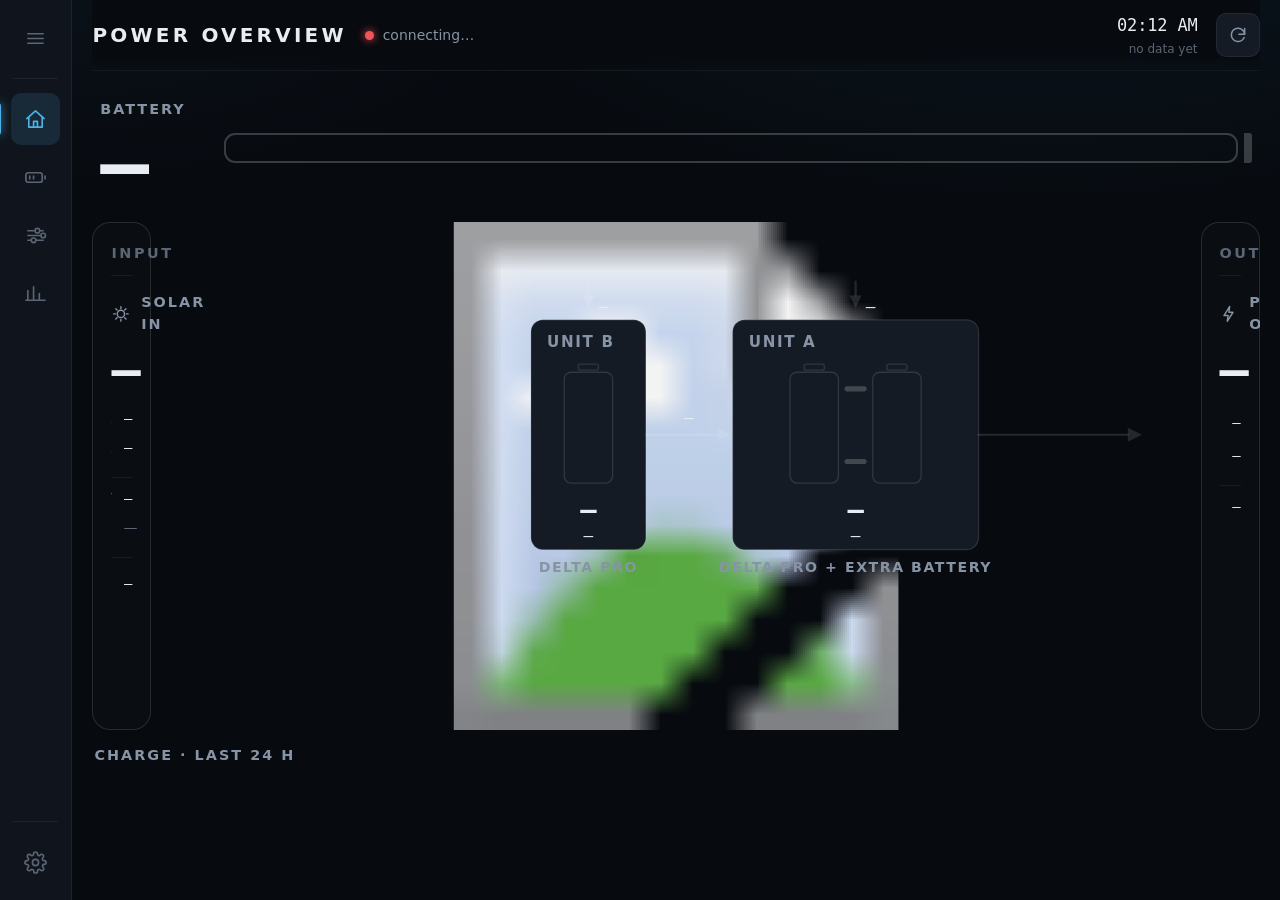
==== commit 654e53f9: "Add solar forecast: predict tomorrow's harvest from the weather Matches the weather forecast against" ====
--- a/web/index.html
+++ b/web/index.html
@@ -317,13 +317,16 @@
 .panel.is-zero .panel-v { color: var(--muted); }
 .prows { display: flex; flex-direction: column; gap: clamp(4px, .9vh, 10px); margin-top: clamp(2px, .6vh, 8px); }
 .wrow { display: flex; align-items: baseline; justify-content: space-between; gap: 12px; font-size: var(--f-sub); color: var(--muted); white-space: nowrap; }
-.wrow .rlbl { display: inline-flex; align-items: center; gap: 9px; min-width: 0; }
+/* The label yields first. A tall viewport makes the truck wide, which squeezes
+   these panels; without this the label and value overrun each other instead of
+   one of them giving way, and overlapping text is worse than a clipped word. */
+.wrow .rlbl { display: inline-flex; align-items: center; gap: 9px; min-width: 0; flex: 0 1 auto; overflow: hidden; }
 .wrow .rlbl svg {
   width: 17px; height: 17px; flex: none; align-self: center;
   stroke: currentColor; fill: none; stroke-width: 1.7; stroke-linecap: round; stroke-linejoin: round;
   color: var(--faint);
 }
-.wrow b { font-family: var(--mono); font-variant-numeric: tabular-nums; font-weight: 500; color: var(--ink); }
+.wrow b { font-family: var(--mono); font-variant-numeric: tabular-nums; font-weight: 500; color: var(--ink); flex: none; }
 .wrow.dim b { color: var(--faint); font-family: var(--sans); }
 .wrow.rule { margin-top: clamp(6px, 1.2vh, 14px); padding-top: clamp(6px, 1.2vh, 14px); border-top: 1px solid var(--line); }
 
@@ -545,6 +548,17 @@
 .rangebar { display: flex; justify-content: space-between; align-items: center; gap: 16px; flex-wrap: wrap; margin-bottom: 14px; }
 .cov { color: var(--faint); font-size: var(--t-sm); }
 .stack { display: grid; gap: 14px; }
+/* Solar forecast strip: one tile per day ahead. The meter is each day's share
+   of the sunniest day in view, so the week's shape reads before any number. */
+.fc-strip { display: grid; grid-template-columns: repeat(auto-fit, minmax(84px, 1fr)); gap: 10px; }
+.fc-day { padding: 12px 8px; border: 1px solid var(--line); border-radius: 10px; text-align: center; }
+.fc-day.next { border-color: var(--accent); }   /* tomorrow is the one that matters */
+.fc-day .d { font-size: var(--t-sm); color: var(--muted); letter-spacing: .06em; text-transform: uppercase; }
+.fc-day .v { font-size: var(--t-md); font-weight: 600; margin-top: 6px; font-variant-numeric: tabular-nums; }
+.fc-day .s { font-size: var(--t-sm); color: var(--faint); margin-top: 3px; }
+.fc-meter { height: 4px; border-radius: 2px; background: var(--line); margin-top: 9px; }
+.fc-meter i { display: block; height: 100%; background: var(--a); border-radius: 2px; }
+.fc-foot { color: var(--faint); font-size: var(--t-sm); margin-top: 14px; line-height: 1.5; }
 .stat-row { display: grid; grid-template-columns: repeat(4, minmax(0,1fr)); gap: 14px; }
 footer {
   margin-top: 30px; color: var(--faint); font-size: var(--t-sm); text-align: center;
@@ -984,6 +998,9 @@
         <div class="wrow"><span class="rlbl">Array A</span><b id="wSolA">—</b></div>
         <div class="wrow"><span class="rlbl">Array B</span><b id="wSolB">—</b></div>
         <div class="wrow rule"><span class="rlbl">Today</span><b id="wSolToday">—</b></div>
+        <!-- forecast harvest: groups with Today (no rule) because both are
+             daily energy, and mirrors Backup at the foot of the OUTPUT panel -->
+        <div class="wrow dim"><span class="rlbl">Tomorrow</span><b id="wSolTmw">—</b></div>
         <div class="wrow rule"><span class="rlbl"><svg viewBox="0 0 24 24" aria-hidden="true"><path d="M9.5 3.5V8M14.5 3.5V8"/><path d="M7.5 8h9v3.5a4.5 4.5 0 0 1-9 0z"/><path d="M12 16v4.5"/></svg>Shore</span><b id="ldSh">—</b></div>
       </div>
     </div>
@@ -1177,6 +1194,13 @@
       </div>
       <div class="chart-wrap" id="chartDaily"></div>
     </div>
+    <!-- the only forward-looking card: what the weather says is coming, scaled
+         by what this rig has actually harvested under past weather -->
+    <div class="card">
+      <div class="card-h"><h3>Solar forecast <span class="note" id="fcNote"></span></h3></div>
+      <div class="fc-strip" id="fcStrip"></div>
+      <div class="fc-foot" id="fcFoot"></div>
+    </div>
     <div class="card">
       <div class="card-h"><h3>Typical day <span class="note">— average by hour</span></h3>
         <div class="legend"><span><i style="background:var(--a)"></i>Solar</span><span><i class="ln" style="background:var(--load)"></i>Load</span></div>
@@ -1220,7 +1244,7 @@
 const HASH_ALIAS = { power: "history", energy: "history", system: "history" };
 
 const state = {
-  view: "overview", range: "24h", live: null, hist: null, hist24: null,
+  view: "overview", range: "24h", live: null, hist: null, hist24: null, fc: null,
   tempUnit: localStorage.getItem("tempUnit") || "F",
   auto: localStorage.getItem("auto") !== "0",
   railOpen: localStorage.getItem("railOpen") === "1",
@@ -2322,6 +2346,67 @@
     : stale ? "signal lost — retrying" : (health || "System normal");
   tickClock();
 }
+/* ---------- solar forecast ---------- */
+// Two audiences from one payload: the Overview wants a single number readable
+// from across the truck, the History card shows its work — which weather
+// feature is winning, how wrong it usually is, and what it learned from.
+const FC_FEATURE = {
+  sunshine_duration: "hours of direct sun",
+  cloud_cover_mean: "cloud cover",
+  shortwave_radiation_sum: "solar irradiance",
+};
+
+function renderForecast(f) {
+  // --- far view: one row in the INPUT panel ---
+  const tmw = $("wSolTmw");
+  const ok = f && f.state === "ok" && f.tomorrow?.wh != null && !f.weather_stale;
+  tmw.textContent = ok ? fmtWh(f.tomorrow.wh)
+    : !f || f.state === "unavailable" ? "—"
+    : f.weather_stale ? "weather stale" : "learning";
+  tmw.closest(".wrow").classList.toggle("dim", !ok);
+
+  // --- near view: the card ---
+  const strip = $("fcStrip"), foot = $("fcFoot"), note = $("fcNote");
+  if (!f || f.state === "unavailable") {
+    note.textContent = "";
+    strip.innerHTML = "";
+    foot.textContent = f ? `No weather data — ${f.error || "offline"}.` : "";
+    return;
+  }
+  note.textContent = "— " + f.location.label;
+
+  const days = f.days || [];
+  const peak = Math.max(1, ...days.map(d => d.wh || 0));
+  strip.innerHTML = days.map((d, i) => `
+    <div class="fc-day${i === 0 ? " next" : ""}">
+      <div class="d">${i === 0 ? "Tomorrow"
+        : new Date(d.date + "T12:00:00").toLocaleDateString([], { weekday: "short" })}</div>
+      <div class="v">${d.wh == null ? "—" : fmtWh(d.wh)}</div>
+      <div class="fc-meter"><i style="width:${d.wh == null ? 0 : Math.round(100 * d.wh / peak)}%"></i></div>
+      <div class="s">${d.sunshine_h == null ? "" : d.sunshine_h.toFixed(1) + " h sun"}</div>
+    </div>`).join("");
+
+  const stale = f.weather_stale
+    ? ` Weather data is ${Math.round(f.weather_age_s / 3600)} h old — the uplink may be down.` : "";
+  const m = f.model, wh = n => Math.round(n).toLocaleString();
+  foot.textContent = !m
+    ? `Learning — ${f.training_days} of ${f.min_days} clean days needed. Partial days and `
+      + `days when a pack filled up are excluded, because a full pack throttles the panels.${stale}`
+    : m.kind === "regression"
+      ? `Fitted to ${m.days} clean days against ${FC_FEATURE[m.feature] || m.feature} — `
+        + `typically within ±${wh(m.mae)} Wh, where a flat average would be ±${wh(m.baseline_mae)} Wh.${stale}`
+      : `No weather signal has beaten a plain ${f.window_days}-day average yet, so that average `
+        + `is the prediction — typically within ±${wh(m.mae)} Wh, from ${m.days} clean days.${stale}`;
+}
+
+async function refreshForecast() {
+  try {
+    const f = await (await fetch("/api/forecast")).json();
+    state.fc = f;
+    renderForecast(f);
+  } catch (e) { console.error("forecast refresh failed:", e); }
+}
+
 async function refreshHistory() {
   try {
     const h = await (await fetch("/api/history?range=" + state.range)).json();
@@ -2431,9 +2516,13 @@
 refreshLive();
 refreshHistory();
 refreshBalancer();
+refreshForecast();
 setInterval(() => { if (state.auto) refreshBalancer(); }, 30000);
 setInterval(() => { if (state.auto) refreshLive(); }, 15000);
 setInterval(() => { if (state.auto) refreshHistory(); }, 60000);
+// the weather moves in hours, and the server caches for 30 min — polling it
+// at the history cadence would only burn the truck's uplink for nothing
+setInterval(() => { if (state.auto) refreshForecast(); }, 900000);
 let rt; addEventListener("resize", () => { clearTimeout(rt); rt = setTimeout(() => state.hist && renderHistory(state.hist), 250); });
 // the self-hosted fonts land after first paint and reflow the marquee; charts
 // measured against the pre-font layout must be drawn again at the real size
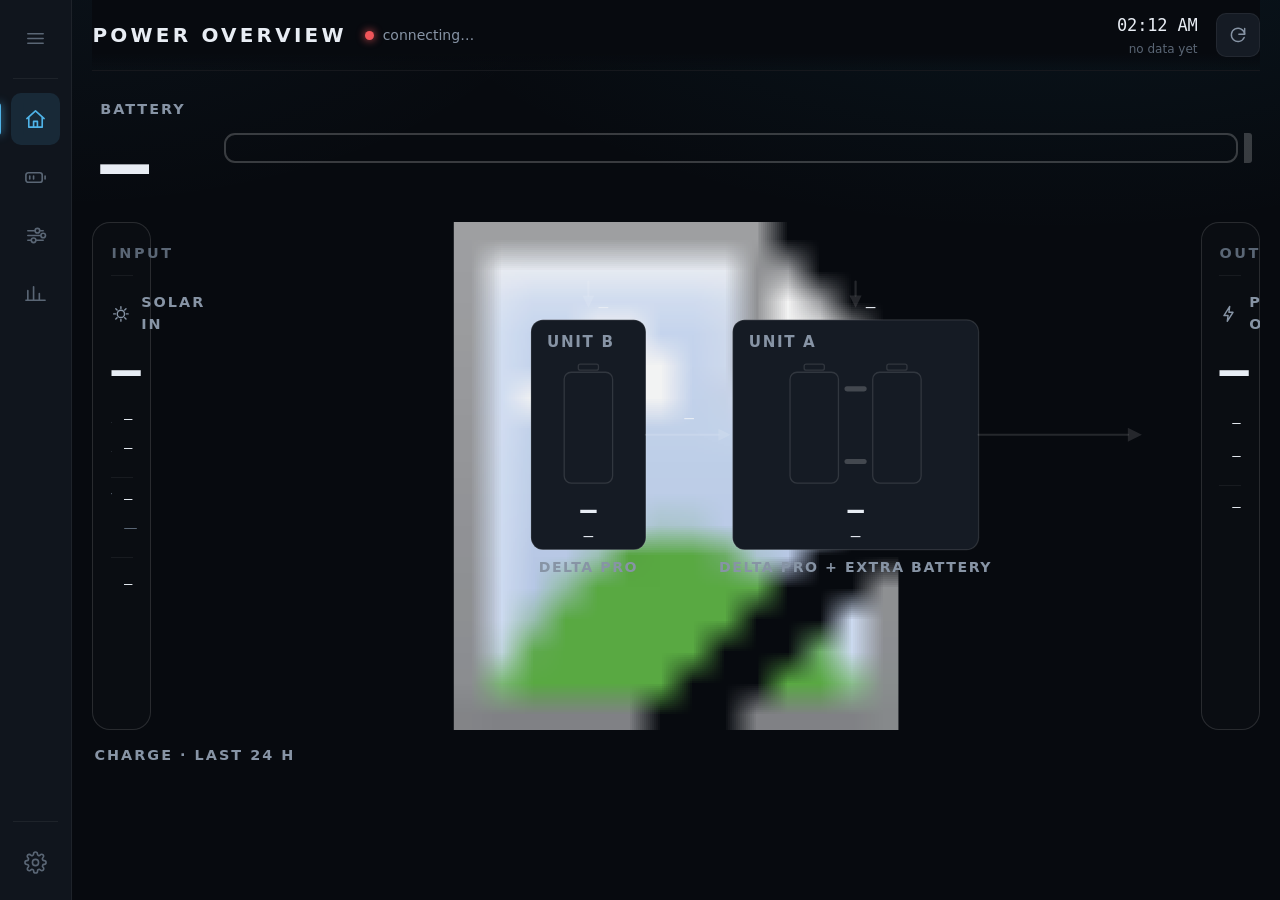
==== commit be6c6898: "Show current weather beside the topbar clock Open-Meteo current conditions (temp, WMO code, day/nigh" ====
--- a/web/index.html
+++ b/web/index.html
@@ -198,6 +198,20 @@
 .clock .t { font-family: var(--mono); font-size: var(--t-md); font-variant-numeric: tabular-nums; letter-spacing: -.01em; }
 .clock .s { font-size: var(--t-micro); color: var(--faint); margin-top: 1px; }
 
+/* Current weather, mirroring the clock's value/sub anatomy: authored stroke
+   icon, mono temperature, condition in words. Hidden outright when the data
+   is missing or stale — a morning temperature shown at dusk is a lie. */
+.wx { display: flex; align-items: center; gap: 10px; white-space: nowrap; text-align: right; }
+.wx[hidden] { display: none; }
+.wx svg {
+  width: 24px; height: 24px; flex: none; stroke: var(--muted);
+  fill: none; stroke-width: 1.7; stroke-linecap: round; stroke-linejoin: round;
+}
+.wx .t { font-family: var(--mono); font-size: var(--t-md); font-variant-numeric: tabular-nums; letter-spacing: -.01em; }
+.wx .s { font-size: var(--t-micro); color: var(--faint); margin-top: 1px; }
+/* composite icons scale sub-shapes; this keeps every line at the same 1.7px */
+.wx svg * { vector-effect: non-scaling-stroke; }
+
 .icon-btn {
   width: 44px; height: 44px; border-radius: var(--r-sm); background: var(--surface2);
   border: 1px solid var(--line); color: var(--muted); cursor: pointer;
@@ -353,7 +367,11 @@
 .sch-detail { fill: none; stroke: var(--line2); stroke-width: 1.3; }
 .sch-panel { fill: rgba(36,146,186,.05); stroke: var(--line3); stroke-width: 1.4; }
 .sch-cellline { stroke: var(--line2); stroke-width: 1; }
-.sch-box { fill: var(--surface2); stroke: var(--line2); stroke-width: 1.3; }
+.sch-box { fill: var(--surface2); stroke: var(--line2); stroke-width: 1.3; transition: stroke .4s, filter .4s; }
+/* AC outlets energized: the frame glows accent, same rule that lights the flows.
+   Driven by the switch (inv.cfgAcEnabled), not watts — the arrows carry watts. */
+.sch-box.ac-on { stroke: var(--accent); filter: drop-shadow(0 0 6px rgba(79,179,232,.55)); }
+.sch-ac { fill: var(--accent); }
 /* the bus bars bonding Unit A's two packs into one bank */
 .sch-link { fill: var(--line3); }
 /* the neon truck photo: screen blend melts its black field into the card */
@@ -843,9 +861,10 @@
   .marquee { grid-template-columns: 1fr; gap: 16px; }
   .stat-row { grid-template-columns: repeat(2, minmax(0,1fr)); }
 }
-/* Topbar sheds its secondary readouts before it wraps: the freshness line,
-   then the clock. */
+/* Topbar sheds its secondary readouts before it wraps: the weather, then the
+   freshness line, then the clock. */
 @media (max-width: 620px) {
+  .topbar .wx { display: none; }
   .clock .s { display: none; }
 }
 @media (max-width: 460px) {
@@ -862,6 +881,7 @@
   .stat .v { font-size: var(--t-lg); }
   h1 { font-size: var(--t-md); }
   .clock .s { display: none; }
+  .wx .s { display: none; }
   .unit-top { grid-template-columns: minmax(0,1fr); }
   .settings { left: calc(var(--rail) + 8px); right: 8px; min-width: 0; }
   /* the control column can't hold 224px next to a label at this width */
@@ -961,6 +981,10 @@
   <h1 id="viewTitle">Power Overview</h1>
   <div class="sys-state"><span class="dot pulse" id="sysDot"></span><span id="sysTxt">connecting…</span></div>
   <div class="spacer"></div>
+  <div class="wx" id="wx" hidden>
+    <svg id="wxIcon" viewBox="0 0 24 24" aria-hidden="true"></svg>
+    <div><div class="t" id="wxT">—</div><div class="s" id="wxS"></div></div>
+  </div>
   <div class="clock"><div class="t" id="clockT">—</div><div class="s" id="clockS">—</div></div>
   <button class="icon-btn" id="refreshBtn" aria-label="Refresh now">
     <svg viewBox="0 0 24 24"><path d="M20 11a8 8 0 1 0-.6 4"/><path d="M20 4v7h-7"/></svg>
@@ -1244,7 +1268,7 @@
 const HASH_ALIAS = { power: "history", energy: "history", system: "history" };
 
 const state = {
-  view: "overview", range: "24h", live: null, hist: null, hist24: null, fc: null,
+  view: "overview", range: "24h", live: null, hist: null, hist24: null, fc: null, wx: null,
   tempUnit: localStorage.getItem("tempUnit") || "F",
   auto: localStorage.getItem("auto") !== "0",
   railOpen: localStorage.getItem("railOpen") === "1",
@@ -1647,12 +1671,12 @@
                   + `<rect class="sch-link" x="${(bx - gap + 6).toFixed(1)}" y="${BARS.bot - 24}" width="${gap - 12}" height="5" rx="2.5"/>`;
   }
   return `<g>
-    <rect class="sch-box" x="${x0}" y="${y0}" width="${w}" height="${y1 - y0}" rx="12"/>
+    <rect class="sch-box" id="${id}box" x="${x0}" y="${y0}" width="${w}" height="${y1 - y0}" rx="12"/>
     <text class="sch-lbl" x="${x0 + 16}" y="${y0 + 27}">${label}</text>
     ${cells}
     <text class="sch-big" id="${id}soc" x="${cx}" y="${y1 - 30}" text-anchor="middle">—</text>
     <text class="sch-val" id="${id}kwh" x="${cx}" y="${y1 - 9}" text-anchor="middle" fill="var(--muted)">—</text>
-    <text class="sch-tiny" x="${cx}" y="${y1 + 22}" text-anchor="middle">${sub}</text>
+    <text class="sch-tiny" x="${cx}" y="${y1 + 22}" text-anchor="middle">${sub}<tspan id="${id}ac" class="sch-ac"></tspan></text>
   </g>`;
 }
 
@@ -1744,6 +1768,11 @@
     }
     $(id + "soc").textContent = u.soc == null ? "—" : `${u.soc.toFixed(1)}%`;
     $(id + "kwh").textContent = fmtWh(u.wh_est);
+    // AC outlets energized — the switch, not watts (the flows carry watts).
+    // Unknown state (offline flap) renders as off: never claim what we can't see.
+    const acOn = u.ac.out_enabled != null && Number(u.ac.out_enabled) === 1;
+    $(id + "box").classList.toggle("ac-on", acOn);
+    $(id + "ac").textContent = acOn ? " · AC ON" : "";
   }
 }
 
@@ -2407,6 +2436,63 @@
   } catch (e) { console.error("forecast refresh failed:", e); }
 }
 
+/* ---------- current weather (topbar) ---------- */
+// Authored stroke icons, 24 box. Scaled sub-shapes keep the console's 1.7px
+// stroke via non-scaling-stroke (set in CSS). The front cloud in the "part"
+// composites fills with --bg so it reads as occluding the sun/moon behind it.
+const WX_CLOUD = '<path d="M18 10h-1.26A8 8 0 1 0 9 20h9a5 5 0 0 0 0-10z"/>';
+const WX_CLOUD_HI = `<g transform="translate(.9 -1.6) scale(.92)">${WX_CLOUD}</g>`;
+const WX_ICONS = {
+  sun: '<circle cx="12" cy="12" r="4"/><path d="M12 2.6v2.2M12 19.2v2.2M2.6 12h2.2M19.2 12h2.2'
+     + 'M5.4 5.4l1.55 1.55M17.05 17.05l1.55 1.55M18.6 5.4l-1.55 1.55M6.95 17.05 5.4 18.6"/>',
+  moon: '<path d="M20.4 13.6A8.4 8.4 0 0 1 10.4 3.6a8.4 8.4 0 1 0 10 10Z"/>',
+  cloud: WX_CLOUD,
+  "part-day": '<g transform="translate(8.8 .6) scale(.56)"><circle cx="12" cy="12" r="4"/>'
+    + '<path d="M12 2.6v2.2M19.2 12h2.2M18.6 5.4l-1.55 1.55M12 19.2v2.2M2.6 12h2.2M5.4 5.4l1.55 1.55"/></g>'
+    + `<g fill="var(--bg)" transform="translate(-1.4 3) scale(.82)">${WX_CLOUD}</g>`,
+  "part-night": '<g transform="translate(10 1.2) scale(.5)"><path d="M20.4 13.6A8.4 8.4 0 0 1 10.4 3.6a8.4 8.4 0 1 0 10 10Z"/></g>'
+    + `<g fill="var(--bg)" transform="translate(-1.4 3) scale(.82)">${WX_CLOUD}</g>`,
+  fog: WX_CLOUD_HI + '<path d="M5.6 18.6h9.6M8.4 21.4h9.6"/>',
+  rain: WX_CLOUD_HI + '<path d="M8.4 18.2l-.9 2.6M12.4 18.2l-.9 2.6M16.4 18.2l-.9 2.6"/>',
+  snow: WX_CLOUD_HI + '<path d="M8.5 18.6h.01M12 20.6h.01M15.5 18.6h.01"/>',
+  storm: WX_CLOUD_HI + '<path d="M12.9 15.4l-2.5 3.4h3.4l-2.5 3.4"/>',
+};
+
+// WMO weather codes (what Open-Meteo's weather_code speaks) -> icon + words
+function wxLook(code, isDay) {
+  const clear = isDay ? "sun" : "moon", part = isDay ? "part-day" : "part-night";
+  if (code === 0) return { icon: clear, word: "clear" };
+  if (code === 1) return { icon: clear, word: "mostly clear" };
+  if (code === 2) return { icon: part, word: "partly cloudy" };
+  if (code === 3) return { icon: "cloud", word: "overcast" };
+  if (code === 45 || code === 48) return { icon: "fog", word: "fog" };
+  if (code >= 51 && code <= 57) return { icon: "rain", word: "drizzle" };
+  if (code >= 61 && code <= 67) return { icon: "rain", word: "rain" };
+  if (code >= 71 && code <= 77) return { icon: "snow", word: "snow" };
+  if (code >= 80 && code <= 82) return { icon: "rain", word: "showers" };
+  if (code === 85 || code === 86) return { icon: "snow", word: "snow showers" };
+  if (code >= 95) return { icon: "storm", word: "thunderstorm" };
+  return null;
+}
+
+function renderWeather(w) {
+  const stale = !w || w.state === "unavailable" || w.stale || w.temp_c == null;
+  $("wx").hidden = stale;
+  if (stale) return;
+  const look = wxLook(w.code, w.is_day);
+  $("wxIcon").innerHTML = look ? WX_ICONS[look.icon] : "";
+  $("wxT").textContent = temp(w.temp_c);
+  $("wxS").textContent = look ? look.word : "";
+}
+
+async function refreshWeather() {
+  try {
+    const w = await (await fetch("/api/weather")).json();
+    state.wx = w;
+    renderWeather(w);
+  } catch (e) { console.error("weather refresh failed:", e); }
+}
+
 async function refreshHistory() {
   try {
     const h = await (await fetch("/api/history?range=" + state.range)).json();
@@ -2472,6 +2558,7 @@
   localStorage.setItem("tempUnit", state.tempUnit);
   document.querySelectorAll("#unitSeg button").forEach(x => x.setAttribute("aria-selected", String(x === b)));
   if (state.live) renderLive(state.live);
+  if (state.wx) renderWeather(state.wx);
 });
 async function setWake(on) {
   state.wake = on;
@@ -2517,12 +2604,15 @@
 refreshHistory();
 refreshBalancer();
 refreshForecast();
+refreshWeather();
 setInterval(() => { if (state.auto) refreshBalancer(); }, 30000);
 setInterval(() => { if (state.auto) refreshLive(); }, 15000);
 setInterval(() => { if (state.auto) refreshHistory(); }, 60000);
 // the weather moves in hours, and the server caches for 30 min — polling it
 // at the history cadence would only burn the truck's uplink for nothing
 setInterval(() => { if (state.auto) refreshForecast(); }, 900000);
+// matches the server's 10-min disk TTL for current conditions
+setInterval(() => { if (state.auto) refreshWeather(); }, 600000);
 let rt; addEventListener("resize", () => { clearTimeout(rt); rt = setTimeout(() => state.hist && renderHistory(state.hist), 250); });
 // the self-hosted fonts land after first paint and reflow the marquee; charts
 // measured against the pre-font layout must be drawn again at the real size
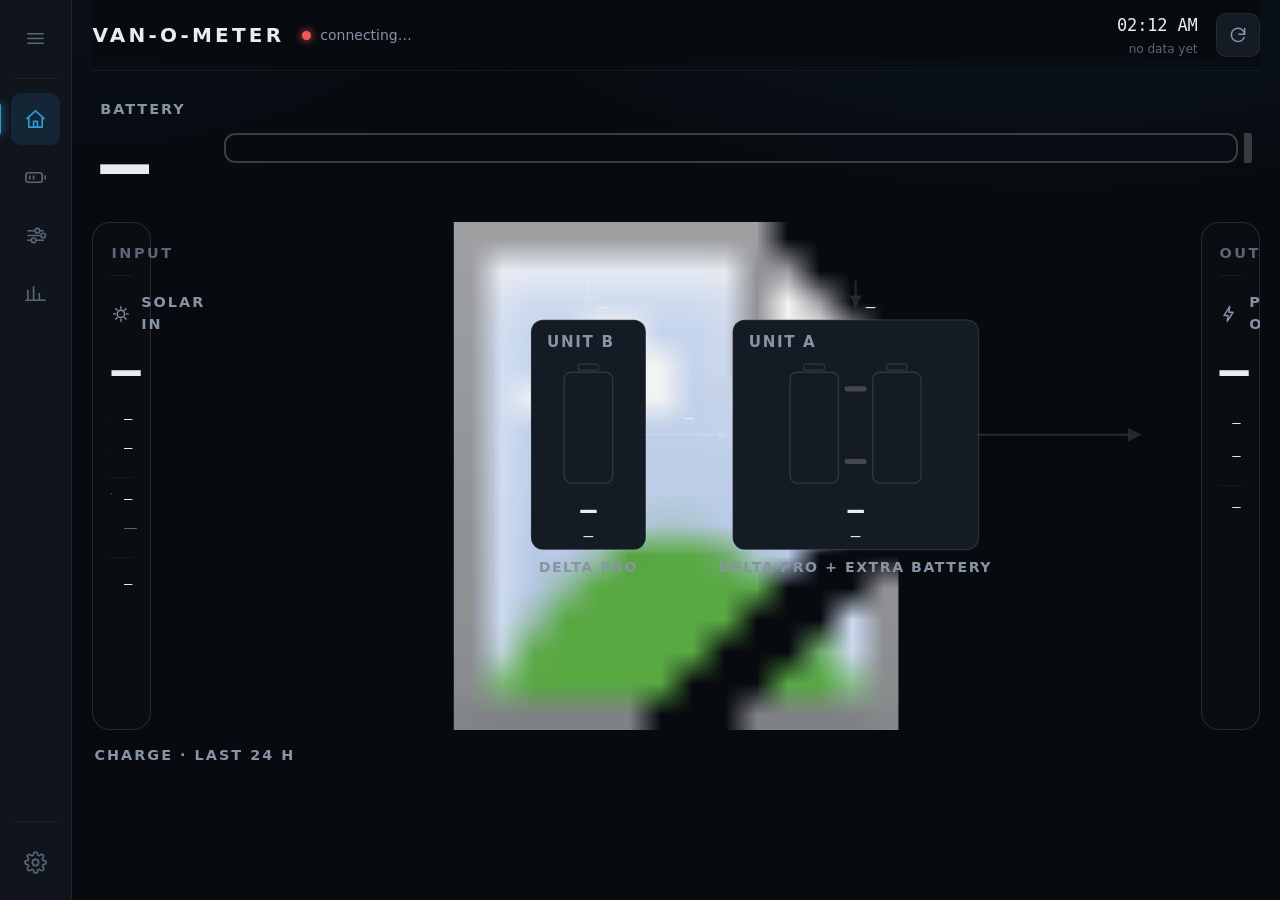
==== commit 2d4ae35f: "Match ON-state blue to the truck outline and let energized glows breathe --accent claimed to be samp" ====
--- a/web/index.html
+++ b/web/index.html
@@ -43,11 +43,13 @@
   --warn: #E3B341;
   --crit: #F0555A;
 
-  /* Chrome accent: the truck's own blue, sampled off the outline (#38A2DE core,
-     #6CC2F0 highlight) so the interface and the centrepiece read as one object.
+  /* Chrome accent: the truck's own blue, so the interface and the centrepiece
+     read as one object. Re-sampled 2026-08-31 from truck.png as rendered (screen
+     blend @ .95 over --bg): tube core averages #2F9AD4, highlight #77C3EB. The
+     old #4FB3E8 sat visibly paler than the tube it claimed to match.
      Nav, focus, selection and slider thumbs only — it carries no data identity,
      which is why the transfer series moved out to --xfer. */
-  --accent: #4FB3E8;
+  --accent: #2F9AD4;
   --accent-dim: #2E7FAE;
 
   --tint-a: rgba(240,168,45,.12);
@@ -56,7 +58,7 @@
   --tint-good: rgba(62,216,138,.12);
   --tint-warn: rgba(227,179,65,.12);
   --tint-crit: rgba(240,85,90,.12);
-  --tint-accent: rgba(79,179,232,.13);
+  --tint-accent: rgba(47,154,212,.13);
 
   /* Type. One superfamily, two faces (Oxanium retired 2026-08-05). Mono is for
      measurement, never for prose — any sentence a human reads is --sans.
@@ -110,7 +112,7 @@
   -webkit-tap-highlight-color: transparent;
   background-image:
     radial-gradient(1100px 560px at 82% -14%, rgba(36,146,186,.10), transparent 64%),
-    radial-gradient(880px 460px at 4% -8%, rgba(79,179,232,.05), transparent 62%);
+    radial-gradient(880px 460px at 4% -8%, rgba(47,154,212,.05), transparent 62%);
   background-attachment: fixed;
 }
 /* Every quantity is mono + tabular so columns of numbers line up and a changing
@@ -370,7 +372,11 @@
 .sch-box { fill: var(--surface2); stroke: var(--line2); stroke-width: 1.3; transition: stroke .4s, filter .4s; }
 /* AC outlets energized: the frame glows accent, same rule that lights the flows.
    Driven by the switch (inv.cfgAcEnabled), not watts — the arrows carry watts. */
-.sch-box.ac-on { stroke: var(--accent); filter: drop-shadow(0 0 6px rgba(79,179,232,.55)); }
+.sch-box.ac-on {
+  --fc: var(--accent);
+  stroke: var(--accent); filter: drop-shadow(0 0 6px rgba(47,154,212,.55));
+  animation: breathe 4.8s ease-in-out infinite;
+}
 .sch-ac { fill: var(--accent); }
 /* the bus bars bonding Unit A's two packs into one bank */
 .sch-link { fill: var(--line3); }
@@ -379,11 +385,18 @@
 
 /* flows: inert grey until power actually moves, then coloured + marching */
 .flow { fill: none; stroke: var(--line2); stroke-width: 2.2; stroke-linecap: round; transition: stroke .4s; }
-.flow.on { stroke: var(--fc); stroke-dasharray: 7 8; animation: march 1.05s linear infinite; filter: drop-shadow(0 0 4px var(--fc)); }
-.flow.rev.on { animation-direction: reverse; }
+.flow.on { stroke: var(--fc); stroke-dasharray: 7 8; animation: march 1.05s linear infinite, breathe 4.8s ease-in-out infinite; filter: drop-shadow(0 0 4px var(--fc)); }
+.flow.rev.on { animation-direction: reverse; }   /* reverses march; breathe is symmetric, so unchanged */
 @keyframes march { to { stroke-dashoffset: -15; } }
+/* Energized glow breathes: intensity swells and eases like calm breathing, never
+   a strobe. Both frames keep two shadows so the filter interpolates smoothly;
+   the quiet phase matches the old static glow. */
+@keyframes breathe {
+  from, to { filter: drop-shadow(0 0 3px var(--fc)) drop-shadow(0 0 9px transparent); }
+  50%      { filter: drop-shadow(0 0 4px var(--fc)) drop-shadow(0 0 11px var(--fc)); }
+}
 .head { fill: var(--line2); transition: fill .4s; }
-.head.on { fill: var(--fc); filter: drop-shadow(0 0 4px var(--fc)); }
+.head.on { fill: var(--fc); filter: drop-shadow(0 0 4px var(--fc)); animation: breathe 4.8s ease-in-out infinite; }
 .node { fill: var(--surface3); stroke: var(--line2); stroke-width: 1.3; }
 .node.on { stroke: var(--fc); }
 
@@ -690,7 +703,7 @@
   text-transform: uppercase; color: var(--warn); border: 1px solid rgba(227,179,65,.45);
   border-radius: 5px; padding: 3px 9px;
 }
-.fresh-chip.ble { color: var(--accent); border-color: rgba(79,179,232,.5); }
+.fresh-chip.ble { color: var(--accent); border-color: rgba(47,154,212,.5); }
 .ctl-row.pending { opacity: .55; }
 .ctl-row.pending > * { pointer-events: none; }
 .ctl-row.pending::after {
@@ -746,7 +759,7 @@
   border-radius: 5px; padding: 3px 9px; color: var(--muted);
 }
 .bal-state[data-state="transferring"] { color: var(--good); border-color: rgba(62,216,138,.45); }
-.bal-state[data-state="waiting"] { color: var(--accent); border-color: rgba(79,179,232,.5); }
+.bal-state[data-state="waiting"] { color: var(--accent); border-color: rgba(47,154,212,.5); }
 .bal-state[data-state="emergency"] { color: var(--warn); border-color: rgba(227,179,65,.5); }
 .bal-state[data-state="a-full"] { color: var(--good); border-color: rgba(62,216,138,.45); }
 .bal-state[data-state="error"] { color: var(--crit); border-color: rgba(240,85,90,.45); }
@@ -901,6 +914,8 @@
 @media (prefers-reduced-motion: reduce) {
   * { transition-duration: 120ms !important; }
   .flow.on { animation: none; stroke-dasharray: none; }
+  /* breathing stops; the static glow in each rule's own filter remains */
+  .head.on, .sch-box.ac-on { animation: none; }
   .dot.pulse, .off-badge { animation: none; }
   .sheet { animation: none; }
   .icon-btn.spin svg { animation: none; }
@@ -978,7 +993,7 @@
 <main class="main">
 
 <header class="topbar">
-  <h1 id="viewTitle">Power Overview</h1>
+  <h1 id="viewTitle">Van-O-Meter</h1>
   <div class="sys-state"><span class="dot pulse" id="sysDot"></span><span id="sysTxt">connecting…</span></div>
   <div class="spacer"></div>
   <div class="wx" id="wx" hidden>
@@ -1261,7 +1276,7 @@
 const C = { A: css("--a"), B: css("--b"), load: css("--load"), xfer: css("--xfer"), ink: css("--ink") };
 
 const VIEW_TITLE = {
-  overview: "Power Overview", units: "Unit Detail",
+  overview: "Van-O-Meter", units: "Unit Detail",
   control: "Manual Control", history: "History",
 };
 // old bookmarks and deep links from the 6-view console still land somewhere sane
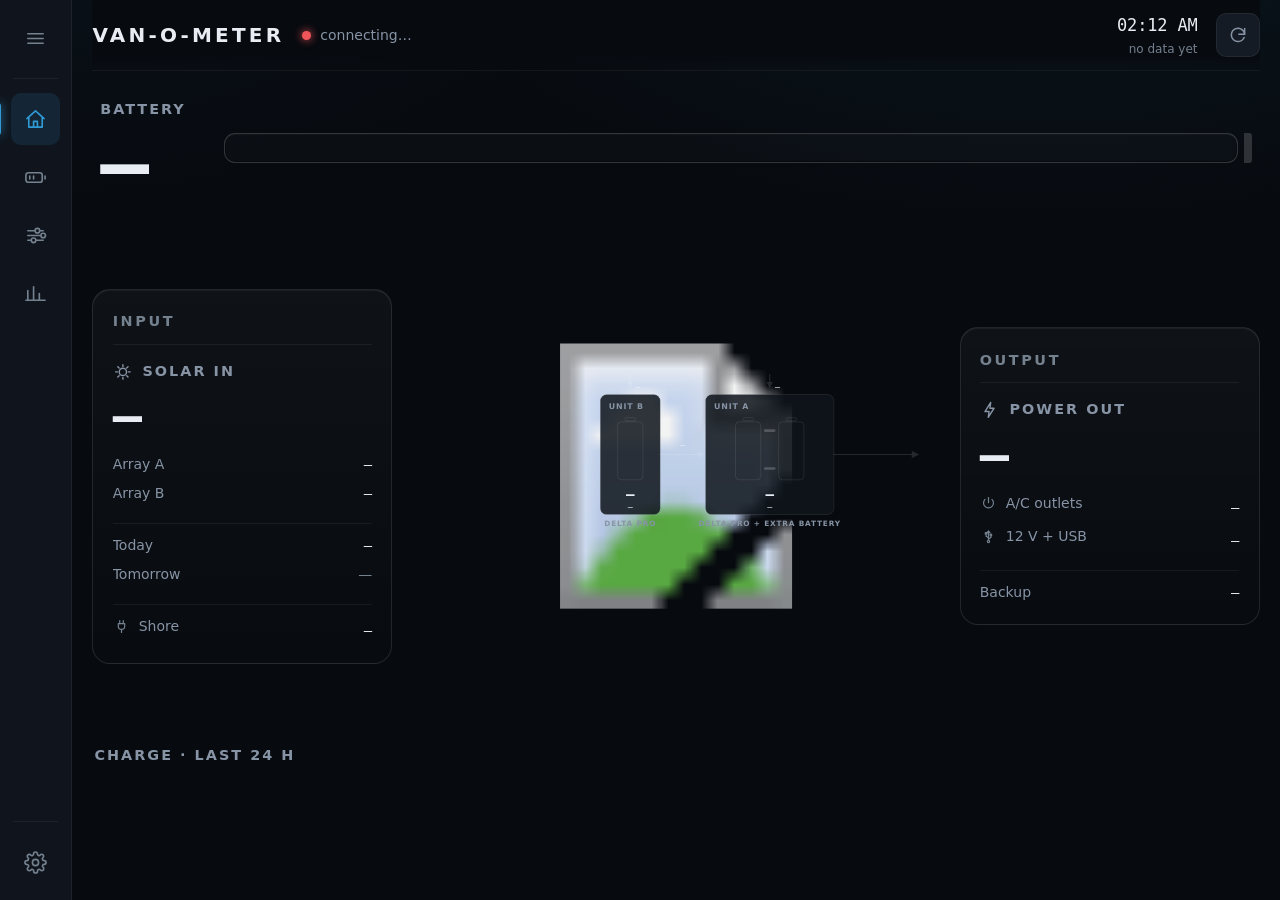
==== commit 2c9c4025: "Polish the console: lit-tube bar cells, panels sized to the truck, two-column balancer Audit finding" ====
--- a/web/index.html
+++ b/web/index.html
@@ -26,7 +26,7 @@
   --line3: rgba(255,255,255,.20);
   --ink: #E8EDF4;
   --muted: #8794A5;
-  --faint: #5A6675;
+  --faint: #74818F;   /* 4.6:1 on --surface — the old #5A6675 sat at 3.4:1 under 14px hints */
 
   /* Data series. Validated for the dark surface with the dataviz checker:
      OKLCH lightness band, chroma floor, adjacent CVD separation (worst pair
@@ -226,9 +226,12 @@
 .icon-btn.spin svg { animation: spin .7s var(--ease); }
 
 /* ================= cards ================= */
+/* A machined face: a faint top-down gradient and a 1px light catch along the
+   top edge, so the card reads as a panel with a surface, not a flat rectangle. */
 .card {
-  background: var(--surface); border: 1px solid var(--line); border-radius: var(--r);
-  box-shadow: var(--e1);
+  background: linear-gradient(180deg, #131923 0%, var(--surface) 100%);
+  border: 1px solid var(--line); border-radius: var(--r);
+  box-shadow: var(--e1), inset 0 1px 0 rgba(255,255,255,.04);
 }
 .card-h {
   display: flex; align-items: baseline; justify-content: space-between; gap: 16px;
@@ -292,21 +295,29 @@
    the truck stores it, the OUTPUT panel draws it. The truck takes every px of
    band height; the panels hug it from both sides. */
 .stage {
-  display: grid; grid-template-columns: minmax(0, 1fr) auto minmax(0, 1fr);
+  /* 300px floors on the panels: at 1080p the truck's height-driven width was
+     1300px+ and squeezed the panels to ~200px, where "A/C outlets" clipped to
+     "A/C outle" and "Power out" wrapped. overflow:hidden on the truck cell
+     zeroes its min-content contribution, so the auto track yields first and
+     the truck letterboxes inside whatever is left. */
+  display: grid; grid-template-columns: minmax(300px, 1fr) auto minmax(300px, 1fr);
   gap: clamp(10px, 1.6vw, 34px); align-items: center; min-height: 0; min-width: 0;
 }
-.stage-truck { height: 100%; min-height: 0; min-width: 0; display: flex; align-items: center; justify-content: center; }
+.stage-truck { height: 100%; min-height: 0; min-width: 0; overflow: hidden; display: flex; align-items: center; justify-content: center; }
 .stage-truck svg { display: block; height: 100%; width: auto; aspect-ratio: 1000 / 504; max-width: 100%; }
 
 /* a panel frames one side of the energy story: hairline frame, INPUT/OUTPUT
    title, hero watts, then per-source rows — label left, value right, no key
    dots. Both panels read left-aligned so the eye lands the same way twice. */
 .panel {
-  align-self: stretch; display: flex; flex-direction: column;
+  /* sized to its rows and centred on the truck: stretched to the band it
+     framed 200px of nothing under "Backup" */
+  align-self: center; display: flex; flex-direction: column;
   gap: clamp(5px, 1vh, 12px); min-width: 0; width: 100%; max-width: 400px;
-  border: 1px solid var(--line2); border-radius: var(--r-lg);
-  background: rgba(255,255,255,.014);
-  padding: clamp(12px, 2.2vh, 24px) clamp(14px, 1.4vw, 26px);
+  border: 1px solid rgba(255,255,255,.10); border-radius: var(--r-lg);
+  background: linear-gradient(180deg, rgba(255,255,255,.035), rgba(255,255,255,.008));
+  box-shadow: inset 0 1px 0 rgba(255,255,255,.05);
+  padding: clamp(14px, 2.4vh, 26px) clamp(16px, 1.5vw, 28px);
 }
 .panel-in { justify-self: end; }
 .panel-out { justify-self: start; }
@@ -317,7 +328,7 @@
   margin-bottom: clamp(2px, .8vh, 10px);
 }
 .panel-k {
-  display: flex; align-items: center; gap: 10px;
+  display: flex; align-items: center; gap: 10px; white-space: nowrap;
   font-family: var(--disp); font-size: var(--f-label); font-weight: 600;
   letter-spacing: .14em; text-transform: uppercase; color: var(--muted);
 }
@@ -369,7 +380,9 @@
 .sch-detail { fill: none; stroke: var(--line2); stroke-width: 1.3; }
 .sch-panel { fill: rgba(36,146,186,.05); stroke: var(--line3); stroke-width: 1.4; }
 .sch-cellline { stroke: var(--line2); stroke-width: 1; }
-.sch-box { fill: var(--surface2); stroke: var(--line2); stroke-width: 1.3; transition: stroke .4s, filter .4s; }
+/* translucent, so the neon box lines ghost through the unit frames instead of
+   two opaque slabs sitting on top of the truck */
+.sch-box { fill: rgba(16,21,29,.86); stroke: var(--line2); stroke-width: 1.3; transition: stroke .4s, filter .4s; }
 /* AC outlets energized: the frame glows accent, same rule that lights the flows.
    Driven by the switch (inv.cfgAcEnabled), not watts — the arrows carry watts. */
 .sch-box.ac-on {
@@ -412,20 +425,34 @@
 .cells { display: flex; gap: 6px; align-items: stretch; }
 .cellwrap {
   flex: 1 1 auto; display: flex; gap: clamp(2px, .35vw, 5px);
-  border: 2px solid var(--line3); border-radius: 11px; padding: clamp(5px, .7vh, 8px);
+  border: 1.5px solid rgba(255,255,255,.16); border-radius: 11px; padding: clamp(5px, .7vh, 8px);
+  background: rgba(255,255,255,.02);
+  box-shadow: inset 0 1px 0 rgba(255,255,255,.05), inset 0 0 0 1px rgba(0,0,0,.35);
 }
 .cellcap {
   width: 8px; align-self: center; height: clamp(26px, 3.4vh, 42px);
-  background: var(--line3); border-radius: 0 3px 3px 0; flex: none;
-}
+  background: rgba(255,255,255,.16); border-radius: 0 3px 3px 0; flex: none;
+}
+/* An unlit slot is a shadow, not a grey brick — the lit ones carry the bar. */
 .cellwrap i {
   flex: 1 1 0; min-height: clamp(32px, 5.2vh, 62px); border-radius: 3px;
-  background: var(--surface3); transition: background .5s var(--ease), box-shadow .5s var(--ease);
-}
-/* Energized glow: a lit segment is charge you actually have. */
-.cellwrap i.f { background: var(--good); box-shadow: 0 0 12px rgba(62,216,138,.4); }
-.cellwrap i.f.w { background: var(--warn); box-shadow: 0 0 12px rgba(227,179,65,.4); }
-.cellwrap i.f.c { background: var(--crit); box-shadow: 0 0 12px rgba(240,85,90,.4); }
+  background: rgba(255,255,255,.035); box-shadow: inset 0 1px 0 rgba(255,255,255,.03);
+  transition: background .5s var(--ease), box-shadow .5s var(--ease);
+}
+/* Energized glow: a lit segment is charge you actually have. The gradient and
+   the 1px light catch along the top give each cell the depth of a lit tube. */
+.cellwrap i.f {
+  background: linear-gradient(180deg, #62E8A8 0%, var(--good) 48%, #2DBD77 100%);
+  box-shadow: 0 0 14px rgba(62,216,138,.38), inset 0 1px 0 rgba(255,255,255,.4);
+}
+.cellwrap i.f.w {
+  background: linear-gradient(180deg, #F0C766 0%, var(--warn) 48%, #C99A2D 100%);
+  box-shadow: 0 0 14px rgba(227,179,65,.38), inset 0 1px 0 rgba(255,255,255,.38);
+}
+.cellwrap i.f.c {
+  background: linear-gradient(180deg, #F7787C 0%, var(--crit) 48%, #D33F45 100%);
+  box-shadow: 0 0 14px rgba(240,85,90,.42), inset 0 1px 0 rgba(255,255,255,.35);
+}
 .bank-read { text-align: left; white-space: nowrap; }
 .bank-read .k {
   font-family: var(--disp); font-size: var(--f-label); font-weight: 600; letter-spacing: .14em;
@@ -478,11 +505,11 @@
 .usoc small { font-size: .5em; color: var(--muted); font-weight: 400; }
 .ubar { display: flex; gap: 4px; align-items: center; max-width: 340px; }
 .cellwrap.sm { gap: 2px; border-width: 1.5px; border-radius: 8px; padding: 3px; }
-.cellwrap.sm i { min-height: 13px; border-radius: 2px; }
+.cellwrap.sm i { min-height: 16px; border-radius: 2px; }
 .cellwrap.sm i.f { box-shadow: 0 0 7px rgba(62,216,138,.3); }
 .cellwrap.sm i.f.w { box-shadow: 0 0 7px rgba(227,179,65,.3); }
 .cellwrap.sm i.f.c { box-shadow: 0 0 7px rgba(240,85,90,.3); }
-.cellcap.sm { height: 14px; width: 6px; }
+.cellcap.sm { height: 16px; width: 6px; }
 .ucap { color: var(--muted); font-size: var(--t-sm); }
 .ucap b { font-family: var(--mono); color: var(--ink); font-weight: 500; }
 .chip {
@@ -575,7 +602,8 @@
   transition: background .16s var(--ease), color .16s var(--ease);
 }
 .seg button:hover { color: var(--ink); }
-.seg button[aria-selected="true"] { background: var(--surface3); color: var(--ink); box-shadow: inset 0 0 0 1px var(--line2); }
+/* selection speaks the accent, same as the rail: one "you are here" language */
+.seg button[aria-selected="true"] { background: var(--tint-accent); color: var(--accent); box-shadow: inset 0 0 0 1px rgba(47,154,212,.35); }
 .rangebar { display: flex; justify-content: space-between; align-items: center; gap: 16px; flex-wrap: wrap; margin-bottom: 14px; }
 .cov { color: var(--faint); font-size: var(--t-sm); }
 .stack { display: grid; gap: 14px; }
@@ -626,8 +654,14 @@
   border-radius: 50%; background: var(--faint);
   transition: transform .18s var(--ease), background .18s var(--ease);
 }
-.toggle[aria-checked="true"] { background: rgba(62,216,138,.22); border-color: rgba(62,216,138,.5); }
-.toggle[aria-checked="true"]::after { transform: translateX(22px); background: var(--good); }
+/* On is a lit switch: solid green face, pale knob, a soft halo — it is
+   carrying power. Off is a dark socket with a grey knob. */
+.toggle:hover { border-color: var(--line3); }
+.toggle[aria-checked="true"] {
+  background: linear-gradient(180deg, #4BE09A, #2FBF77); border-color: rgba(62,216,138,.6);
+  box-shadow: 0 0 12px rgba(62,216,138,.28), inset 0 1px 0 rgba(255,255,255,.3);
+}
+.toggle[aria-checked="true"]::after { transform: translateX(22px); background: #F2FBF6; box-shadow: 0 1px 3px rgba(0,0,0,.35); }
 
 .mini-seg { display: flex; gap: 3px; background: var(--surface3); border-radius: 9px; padding: 3px; }
 .mini-seg button {
@@ -681,11 +715,17 @@
 .ctl-row > .toggle, .ctl-row > .mini-seg, .ctl-row > .ctl-slider {
   grid-column: 2; grid-row: 1 / span 2; justify-self: end;
 }
-/* On a full-width card the 1fr text column would strand the control a thousand
-   pixels from its label. A third, empty track absorbs the slack instead, so the
-   pair stays together no matter how wide the card gets. */
-#balCard .ctl-row { grid-template-columns: minmax(0, 54ch) minmax(220px, auto) minmax(0, 1fr); }
-#balCard .ctl-row .hint { max-width: none; }
+/* The balancer's settings split into the two rules they belong to — the normal
+   transfer on the left, the emergency rescue on the right — so a 1900px card
+   holds two readable columns instead of one row of controls stranded mid-void. */
+.bal-grid { display: grid; grid-template-columns: 1fr 1fr; margin-top: 10px; }
+.bal-col + .bal-col { border-left: 1px solid var(--line); }
+.bal-col-h {
+  display: flex; align-items: center; gap: 10px; padding: 8px 16px 6px;
+  font-family: var(--disp); font-size: var(--t-micro); font-weight: 600; letter-spacing: .16em;
+  text-transform: uppercase; color: var(--faint);
+}
+.bal-col-h svg { width: 16px; height: 16px; flex: none; stroke: currentColor; fill: none; stroke-width: 1.7; stroke-linecap: round; stroke-linejoin: round; }
 
 .risk-tag {
   font-family: var(--disp); font-size: var(--t-micro); font-weight: 600; letter-spacing: .1em;
@@ -726,23 +766,32 @@
   -webkit-appearance: none; appearance: none; flex: 1 1 auto; height: 44px;
   background: none; cursor: pointer; min-width: 110px;
 }
+/* The track fills to the thumb (--p, set by JS on every paint and drag), so the
+   level reads as a level and not as a dot somewhere on a grey line. */
+.ctl-slider input[type=range] { --p: 0%; }
 .ctl-slider input[type=range]::-webkit-slider-runnable-track {
-  height: 6px; border-radius: 3px; background: var(--surface3);
-  border: 1px solid var(--line2);
+  height: 6px; border-radius: 3px;
+  background: linear-gradient(90deg, var(--accent) var(--p), var(--surface3) var(--p));
+  box-shadow: inset 0 0 0 1px rgba(255,255,255,.08);
 }
 .ctl-slider input[type=range]::-webkit-slider-thumb {
-  -webkit-appearance: none; width: 26px; height: 26px; border-radius: 50%;
-  background: var(--accent); border: 4px solid var(--surface); margin-top: -10px;
-  box-shadow: var(--e1);
+  -webkit-appearance: none; width: 24px; height: 24px; border-radius: 50%;
+  background: var(--accent); border: 4px solid #0B1017; margin-top: -9px;
+  box-shadow: 0 0 0 1px rgba(47,154,212,.5), var(--e1);
+  transition: box-shadow .16s var(--ease), background .16s var(--ease);
 }
 .ctl-slider input[type=range]::-moz-range-track {
-  height: 6px; border-radius: 3px; background: var(--surface3); border: 1px solid var(--line2);
-}
+  height: 6px; border-radius: 3px; background: var(--surface3); box-shadow: inset 0 0 0 1px rgba(255,255,255,.08);
+}
+.ctl-slider input[type=range]::-moz-range-progress { height: 6px; border-radius: 3px; background: var(--accent); }
 .ctl-slider input[type=range]::-moz-range-thumb {
-  width: 22px; height: 22px; border-radius: 50%; background: var(--accent);
-  border: 4px solid var(--surface); box-shadow: var(--e1);
-}
-.ctl-slider input[type=range]:active::-webkit-slider-thumb { background: #6CC2F0; }
+  width: 16px; height: 16px; border-radius: 50%; background: var(--accent);
+  border: 4px solid #0B1017; box-shadow: 0 0 0 1px rgba(47,154,212,.5), var(--e1);
+}
+.ctl-slider input[type=range]:hover::-webkit-slider-thumb,
+.ctl-slider input[type=range]:active::-webkit-slider-thumb {
+  background: #6CC2F0; box-shadow: 0 0 0 1px rgba(47,154,212,.7), 0 0 0 7px rgba(47,154,212,.16), var(--e1);
+}
 .ctl-val {
   min-width: 62px; text-align: right; font-size: var(--t-md); font-weight: 500;
   flex: none;
@@ -865,6 +914,8 @@
    rows) both need the room. One column below this. */
 @media (max-width: 1250px) {
   .ctl-units { grid-template-columns: 1fr; }
+  .bal-grid { grid-template-columns: 1fr; }
+  .bal-col + .bal-col { border-left: 0; border-top: 1px solid var(--line); }
   .units { grid-template-columns: 1fr; }
   .conduit { flex-direction: row; padding: 16px 0; gap: 14px; }
   .conduit svg { transform: rotate(90deg); width: 46px; }
@@ -898,7 +949,7 @@
   .unit-top { grid-template-columns: minmax(0,1fr); }
   .settings { left: calc(var(--rail) + 8px); right: 8px; min-width: 0; }
   /* the control column can't hold 224px next to a label at this width */
-  .ctl-row, #balCard .ctl-row { grid-template-columns: minmax(0,1fr); row-gap: 12px; }
+  .ctl-row { grid-template-columns: minmax(0,1fr); row-gap: 12px; }
   .ctl-row > .toggle, .ctl-row > .mini-seg, .ctl-row > .ctl-slider {
     grid-column: 1; grid-row: auto; justify-self: start;
   }
@@ -985,8 +1036,8 @@
       <button data-u="C" aria-selected="false">°C</button>
     </div>
   </div>
-  <div class="set-row"><span>Keep screen awake</span><div class="toggle" id="wakeTog" role="switch" aria-checked="false"></div></div>
-  <div class="set-row"><span>Auto refresh</span><div class="toggle" id="autoTog" role="switch" aria-checked="true"></div></div>
+  <div class="set-row"><span>Keep screen awake</span><div class="toggle" id="wakeTog" role="switch" aria-checked="false" tabindex="0" aria-label="Keep screen awake"></div></div>
+  <div class="set-row"><span>Auto refresh</span><div class="toggle" id="autoTog" role="switch" aria-checked="true" tabindex="0" aria-label="Auto refresh"></div></div>
 </div>
 
 <!-- ================= main ================= -->
@@ -1116,70 +1167,78 @@
   <div class="card" id="balCard" style="margin-bottom:12px">
     <div class="card-h"><h3>Auto balance <span class="note">— B→A transfer automation</span></h3>
       <span class="bal-state" id="balState">—</span></div>
-    <div class="ctl-row">
-      <div class="lbl">Enabled</div>
-      <div class="toggle" id="balEnable" role="switch" aria-checked="false"></div>
-      <div class="hint">Turns Unit B's AC outlets on when B reaches the start level — B's output feeds
-        A's input, so the transfer begins immediately. Off again at the stop level, then it waits for
-        the next fill. How hard A pulls is set by <b>AC Charge Speed</b> on Unit A below (200–1800 W).
-        Manual moves are respected: flip B's AC Output off yourself and the balancer idles until the
-        next fill.</div>
+    <div class="bal-grid">
+    <div class="bal-col">
+      <div class="bal-col-h"><svg viewBox="0 0 24 24" aria-hidden="true"><path d="M4 12h13"/><path d="m13 7 5 5-5 5"/><path d="M20 5v14"/></svg>Transfer rule</div>
+      <div class="ctl-row">
+        <div class="lbl">Enabled</div>
+        <div class="toggle" id="balEnable" role="switch" aria-checked="false" tabindex="0" aria-label="Auto balance enabled"></div>
+        <div class="hint">Turns Unit B's AC outlets on when B reaches the start level — B's output feeds
+          A's input, so the transfer begins immediately. Off again at the stop level, then it waits for
+          the next fill. How hard A pulls is set by <b>AC Charge Speed</b> on Unit A below (200–1800 W).
+          Manual moves are respected: flip B's AC Output off yourself and the balancer idles until the
+          next fill.</div>
+      </div>
+      <div class="ctl-row">
+        <div class="lbl">Start transfer at</div>
+        <div class="ctl-slider">
+          <input type="range" id="balStart" min="80" max="100" step="1" aria-label="Start transfer at">
+          <span class="ctl-val" id="balStart-val">—</span></div>
+      </div>
+      <div class="ctl-row">
+        <div class="lbl">Stop transfer at</div>
+        <div class="ctl-slider">
+          <input type="range" id="balStop" min="20" max="95" step="1" aria-label="Stop transfer at">
+          <span class="ctl-val" id="balStop-val">—</span></div>
+      </div>
+      <div class="ctl-row">
+        <div class="lbl">Cut when A reaches</div>
+        <div class="ctl-slider">
+          <input type="range" id="aFull" min="80" max="100" step="1" aria-label="Cut when A reaches">
+          <span class="ctl-val" id="aFull-val">—</span></div>
+        <div class="hint">A full battery can't absorb the transfer — B's power bypasses to the loads
+          at a double-inversion loss while A's own solar gets curtailed. Always in force, even with
+          auto balance off: it only ever stops a transfer, never starts one.</div>
+      </div>
+      <div class="ctl-row">
+        <div class="lbl">Resume when A drops below</div>
+        <div class="ctl-slider">
+          <input type="range" id="aFullResume" min="50" max="99" step="1" aria-label="Resume when A drops below">
+          <span class="ctl-val" id="aFullResume-val">—</span></div>
+        <div class="hint">Keeps the relay from cycling. Without a gap here, A's loads pull it back
+          under the cut level within minutes and the transfer restarts immediately.</div>
+      </div>
     </div>
-    <div class="ctl-row">
-      <div class="lbl">Start transfer at</div>
-      <div class="ctl-slider">
-        <input type="range" id="balStart" min="80" max="100" step="1">
-        <span class="ctl-val" id="balStart-val">—</span></div>
+    <div class="bal-col">
+      <div class="bal-col-h"><svg viewBox="0 0 24 24" aria-hidden="true"><path d="M12 3l10 18H2L12 3z"/><path d="M12 10v5M12 18v.5"/></svg>Emergency rescue</div>
+      <div class="ctl-row">
+        <div class="lbl">Emergency fallback</div>
+        <div class="toggle" id="emgEnable" role="switch" aria-checked="false" tabindex="0" aria-label="Emergency fallback enabled"></div>
+        <div class="hint">If Unit A falls to the rescue level, B's AC outlets are forced on no matter
+          how empty B is, and stay on — ignoring the stop level — until A climbs back to the
+          stand-down level or B hits its floor. B is never drained below the floor.</div>
+      </div>
+      <div class="ctl-row">
+        <div class="lbl">Rescue A at</div>
+        <div class="ctl-slider">
+          <input type="range" id="emgATrig" min="5" max="40" step="1" aria-label="Rescue A at">
+          <span class="ctl-val" id="emgATrig-val">—</span></div>
+      </div>
+      <div class="ctl-row">
+        <div class="lbl">Stand down at</div>
+        <div class="ctl-slider">
+          <input type="range" id="emgAClear" min="10" max="60" step="1" aria-label="Stand down at">
+          <span class="ctl-val" id="emgAClear-val">—</span></div>
+      </div>
+      <div class="ctl-row">
+        <div class="lbl">Never drain B below</div>
+        <div class="ctl-slider">
+          <input type="range" id="emgBFloor" min="5" max="50" step="1" aria-label="Never drain B below">
+          <span class="ctl-val" id="emgBFloor-val">—</span></div>
+      </div>
     </div>
-    <div class="ctl-row">
-      <div class="lbl">Stop transfer at</div>
-      <div class="ctl-slider">
-        <input type="range" id="balStop" min="20" max="95" step="1">
-        <span class="ctl-val" id="balStop-val">—</span></div>
     </div>
-    <div class="ctl-row">
-      <div class="lbl">Cut when A reaches</div>
-      <div class="ctl-slider">
-        <input type="range" id="aFull" min="80" max="100" step="1">
-        <span class="ctl-val" id="aFull-val">—</span></div>
-      <div class="hint">A full battery can't absorb the transfer — B's power bypasses to the loads
-        at a double-inversion loss while A's own solar gets curtailed. Always in force, even with
-        auto balance off: it only ever stops a transfer, never starts one.</div>
-    </div>
-    <div class="ctl-row">
-      <div class="lbl">Resume when A drops below</div>
-      <div class="ctl-slider">
-        <input type="range" id="aFullResume" min="50" max="99" step="1">
-        <span class="ctl-val" id="aFullResume-val">—</span></div>
-      <div class="hint">Keeps the relay from cycling. Without a gap here, A's loads pull it back
-        under the cut level within minutes and the transfer restarts immediately.</div>
-    </div>
-    <div class="ctl-row">
-      <div class="lbl">Emergency fallback</div>
-      <div class="toggle" id="emgEnable" role="switch" aria-checked="false"></div>
-      <div class="hint">If Unit A falls to the rescue level, B's AC outlets are forced on no matter
-        how empty B is, and stay on — ignoring the stop level above — until A climbs back to the
-        stand-down level or B hits its floor. B is never drained below the floor.</div>
-    </div>
-    <div class="ctl-row">
-      <div class="lbl">Rescue A at</div>
-      <div class="ctl-slider">
-        <input type="range" id="emgATrig" min="5" max="40" step="1">
-        <span class="ctl-val" id="emgATrig-val">—</span></div>
-    </div>
-    <div class="ctl-row">
-      <div class="lbl">Stand down at</div>
-      <div class="ctl-slider">
-        <input type="range" id="emgAClear" min="10" max="60" step="1">
-        <span class="ctl-val" id="emgAClear-val">—</span></div>
-    </div>
-    <div class="ctl-row">
-      <div class="lbl">Never drain B below</div>
-      <div class="ctl-slider">
-        <input type="range" id="emgBFloor" min="5" max="50" step="1">
-        <span class="ctl-val" id="emgBFloor-val">—</span></div>
-    </div>
-    <div class="ctl-note" id="balNote">…</div>
+    <div class="ctl-note" id="balNote" style="padding-top:14px">…</div>
   </div>
   <div class="ctl-units">
     <div class="card unit unit-b ctl-card" id="ctlCardB">
@@ -1447,10 +1506,16 @@
     ? rows.map((r, i) => `${i ? "L" : "M"}${x(r.t).toFixed(1)} ${f.y(r.xfer).toFixed(1)}`).join(" ")
     : "";
 
+  // each band fades toward its lower edge — lit at the top where the sun is,
+  // so the stack reads as light landing on the roof rather than two paint slabs
+  const gid = wrap.id + "-g";
+  const grad = (id, c) => `<linearGradient id="${id}" x1="0" y1="0" x2="0" y2="1">
+    <stop offset="0" stop-color="${c}" stop-opacity=".72"/><stop offset="1" stop-color="${c}" stop-opacity=".22"/></linearGradient>`;
   wrap.innerHTML = `<svg viewBox="0 0 ${W} ${H}" style="height:${H}px">
+    <defs>${grad(gid + "A", C.A)}${grad(gid + "B", C.B)}</defs>
     ${f.grid}
-    <g fill="${C.A}" fill-opacity=".55" stroke="${C.A}" stroke-width="1">${area("solA", () => 0)}</g>
-    <g fill="${C.B}" fill-opacity=".55" stroke="${C.B}" stroke-width="1">${area("solB", r => r.solA)}</g>
+    <g fill="url(#${gid}A)" stroke="${C.A}" stroke-width="1" stroke-linejoin="round">${area("solA", () => 0)}</g>
+    <g fill="url(#${gid}B)" stroke="${C.B}" stroke-width="1" stroke-linejoin="round">${area("solB", r => r.solA)}</g>
     ${hasXfer ? `<path d="${xferLine}" fill="none" stroke="${C.xfer}" stroke-width="2" stroke-dasharray="5 4" stroke-linejoin="round"/>` : ""}
     <path d="${loadLine}" fill="none" stroke="${C.load}" stroke-width="2" stroke-linejoin="round"/>
     <line class="xhair" x1="0" x2="0" y1="12" y2="${H - 26}" stroke="var(--line2)" visibility="hidden"/>
@@ -1501,13 +1566,19 @@
   // brightnesses of the truck blue); opts.endLabels names each line where it
   // ends, replacing a legend the eye would have to cross-reference.
   const col = opts.colors || C;
-  let lines = "", ends = "";
+  let lines = "", ends = "", defs = "", fills = "";
   const endPts = [];
+  const gid = wrap.id + "-g", y0 = f.y(0);
   for (const u of ["A", "B"]) {
     if (!pts[u].length) continue;
     const d = pts[u].map((p, i) => `${i ? "L" : "M"}${x(p.t).toFixed(1)} ${f.y(p.v).toFixed(1)}`).join(" ");
-    const last = pts[u][pts[u].length - 1];
-    lines += `<path d="${d}" fill="none" stroke="${col[u]}" stroke-width="2" stroke-linejoin="round"/>`;
+    const last = pts[u][pts[u].length - 1], first = pts[u][0];
+    // a soft fill under each line, fading to nothing at the floor: the stored
+    // charge reads as a volume, not a wire, from across the box
+    defs += `<linearGradient id="${gid}${u}" gradientUnits="userSpaceOnUse" x1="0" y1="${f.T}" x2="0" y2="${y0.toFixed(1)}">
+      <stop offset="0" stop-color="${col[u]}" stop-opacity=".2"/><stop offset="1" stop-color="${col[u]}" stop-opacity="0"/></linearGradient>`;
+    fills += `<path d="${d} L${x(last.t).toFixed(1)} ${y0.toFixed(1)} L${x(first.t).toFixed(1)} ${y0.toFixed(1)} Z" fill="url(#${gid}${u})"/>`;
+    lines += `<path d="${d}" fill="none" stroke="${col[u]}" stroke-width="2" stroke-linejoin="round" stroke-linecap="round"/>`;
     ends += `<circle cx="${x(last.t).toFixed(1)}" cy="${f.y(last.v).toFixed(1)}" r="3.5" fill="${col[u]}" stroke="var(--surface)" stroke-width="2"/>`;
     endPts.push({ u, x: x(last.t), y: f.y(last.v) });
   }
@@ -1522,7 +1593,7 @@
     }).join("");
   }
   wrap.innerHTML = `<svg viewBox="0 0 ${W} ${H}" style="height:${H}px">
-    ${f.grid}${lines}${ends}${tags}
+    <defs>${defs}</defs>${f.grid}${fills}${lines}${ends}${tags}
     <line class="xhair" x1="0" x2="0" y1="12" y2="${H - 26}" stroke="var(--line2)" visibility="hidden"/>
   </svg><div class="tooltip"></div>`;
   attachTooltip(wrap, wrap.querySelector("svg"), mx => {
@@ -1627,10 +1698,13 @@
   rows.forEach(r => {
     const cx = L + slot * (r.hour + 0.5);
     const y1 = f.y(r.solar), h = Math.max(0, f.y(0) - y1);
-    if (h > 0.5) bars += `<rect x="${(cx - barW / 2).toFixed(1)}" y="${y1.toFixed(1)}" width="${barW}" height="${h.toFixed(1)}" rx="${Math.min(4, h / 2)}" fill="${C.A}" fill-opacity=".85"/>`;
+    if (h > 0.5) bars += `<rect x="${(cx - barW / 2).toFixed(1)}" y="${y1.toFixed(1)}" width="${barW}" height="${h.toFixed(1)}" rx="${Math.min(4, h / 2)}" fill="url(#${wrap.id}-g)"/>`;
     line += `${r.hour ? "L" : "M"}${cx.toFixed(1)} ${f.y(r.load).toFixed(1)}`;
   });
-  wrap.innerHTML = `<svg viewBox="0 0 ${W} ${H}" style="height:${H}px">${f.grid}${bars}
+  wrap.innerHTML = `<svg viewBox="0 0 ${W} ${H}" style="height:${H}px">
+    <defs><linearGradient id="${wrap.id}-g" x1="0" y1="0" x2="0" y2="1">
+      <stop offset="0" stop-color="${C.A}" stop-opacity=".95"/><stop offset="1" stop-color="${C.A}" stop-opacity=".45"/></linearGradient></defs>
+    ${f.grid}${bars}
     <path d="${line}" fill="none" stroke="${C.load}" stroke-width="2" stroke-linejoin="round"/>
     <line class="xhair" x1="0" x2="0" y1="12" y2="${H - 26}" stroke="var(--line2)" visibility="hidden"/>
   </svg><div class="tooltip"></div>`;
@@ -2115,17 +2189,25 @@
 const ctlBusy = new Set();     // "B:ac_out" rows awaiting readback verify
 let ctlDrag = null;            // slider tag while the thumb is held
 
+/* The slider track fills up to the thumb: --p is the value as a percentage of
+   the range, read by the track's gradient. Called on every paint and drag. */
+function rangeFill(el) {
+  const min = +el.min || 0, max = +el.max || 100;
+  el.style.setProperty("--p", (100 * (+el.value - min) / (max - min)).toFixed(1) + "%");
+}
+
 function ctlRowHtml(u, c) {
   const id = `ctl-${u}-${c.key}`;
   let widget;
+  const name = `${c.label} · Unit ${u}`;
   if (c.kind === "toggle") {
-    widget = `<div class="toggle" id="${id}" role="switch" aria-checked="false" data-u="${u}" data-key="${c.key}"></div>`;
+    widget = `<div class="toggle" id="${id}" role="switch" aria-checked="false" tabindex="0" aria-label="${name}" data-u="${u}" data-key="${c.key}"></div>`;
   } else if (c.kind === "choice") {
-    widget = `<div class="mini-seg ctl-seg" id="${id}" data-u="${u}" data-key="${c.key}">`
+    widget = `<div class="mini-seg ctl-seg" id="${id}" role="group" aria-label="${name}" data-u="${u}" data-key="${c.key}">`
       + c.choices.map(([v, l]) => `<button data-v="${v}">${l}</button>`).join("") + `</div>`;
   } else {
     widget = `<div class="ctl-slider">
-      <input type="range" id="${id}" min="${c.min}" max="${c.max}" step="${c.step}" data-u="${u}" data-key="${c.key}">
+      <input type="range" id="${id}" min="${c.min}" max="${c.max}" step="${c.step}" aria-label="${name}" data-u="${u}" data-key="${c.key}">
       <span class="ctl-val" id="${id}-val">—</span></div>`;
   }
   const hint = c.help ? `<div class="hint">${c.help}</div>` : "";
@@ -2167,6 +2249,7 @@
         el.querySelectorAll("button").forEach(b => b.setAttribute("aria-selected", String(+b.dataset.v === v)));
       } else {
         el.value = v;
+        rangeFill(el);
         // 128 is the firmware's "auto brightness" sentinel, not a percent
         $(el.id + "-val").textContent =
           c.key === "lcd_brightness" && v === 128 ? "auto" : v + (c.unit || "");
@@ -2184,6 +2267,7 @@
     $("sheetTitle").textContent = `${c.label} · Unit ${u}`;
     $("sheetMsg").innerHTML = ctlContext(u, c, value, target);
     $("sheetVeil").classList.add("open");
+    $("sheetNo").focus();   // the safe answer takes focus; Enter never fires a command by accident
   });
 }
 function sheetDone(ok) {
@@ -2193,6 +2277,9 @@
 $("sheetGo").addEventListener("click", () => sheetDone(true));
 $("sheetNo").addEventListener("click", () => sheetDone(false));
 $("sheetVeil").addEventListener("click", e => { if (e.target === $("sheetVeil")) sheetDone(false); });
+document.addEventListener("keydown", e => {
+  if (e.key === "Escape" && $("sheetVeil").classList.contains("open")) sheetDone(false);
+});
 
 function ctlContext(u, c, value, target) {
   const live = state.live?.units?.[u];
@@ -2277,8 +2364,16 @@
   const s = e.target.closest("input[type=range]");
   if (!s) return;
   ctlDrag = s.dataset.u + ":" + s.dataset.key;
+  rangeFill(s);
   const c = CTL.find(x => x.key === s.dataset.key);
   $(s.id + "-val").textContent = s.value + (c?.unit || "");
+});
+/* Switches are divs with role=switch; Space and Enter must flip them like a
+   real button would, or the keyboard can't operate the console at all. */
+document.addEventListener("keydown", e => {
+  if (e.key !== " " && e.key !== "Enter") return;
+  const sw = e.target.closest?.('[role="switch"]');
+  if (sw) { e.preventDefault(); sw.click(); }
 });
 $("view-control").addEventListener("change", e => {
   const s = e.target.closest("input[type=range]");
@@ -2301,6 +2396,7 @@
                              ["emgAClear", "emergency_a_clear_soc"],
                              ["emgBFloor", "emergency_b_floor"]]) {
       $(id).value = d.config[key];
+      rangeFill($(id));
       $(id + "-val").textContent = d.config[key] + "%";
     }
   }
@@ -2363,6 +2459,7 @@
   $(id).addEventListener("input", e => {
     e.stopPropagation();
     balHold = true;
+    rangeFill(e.target);
     $(id + "-val").textContent = e.target.value + "%";
   });
   $(id).addEventListener("change", e => {
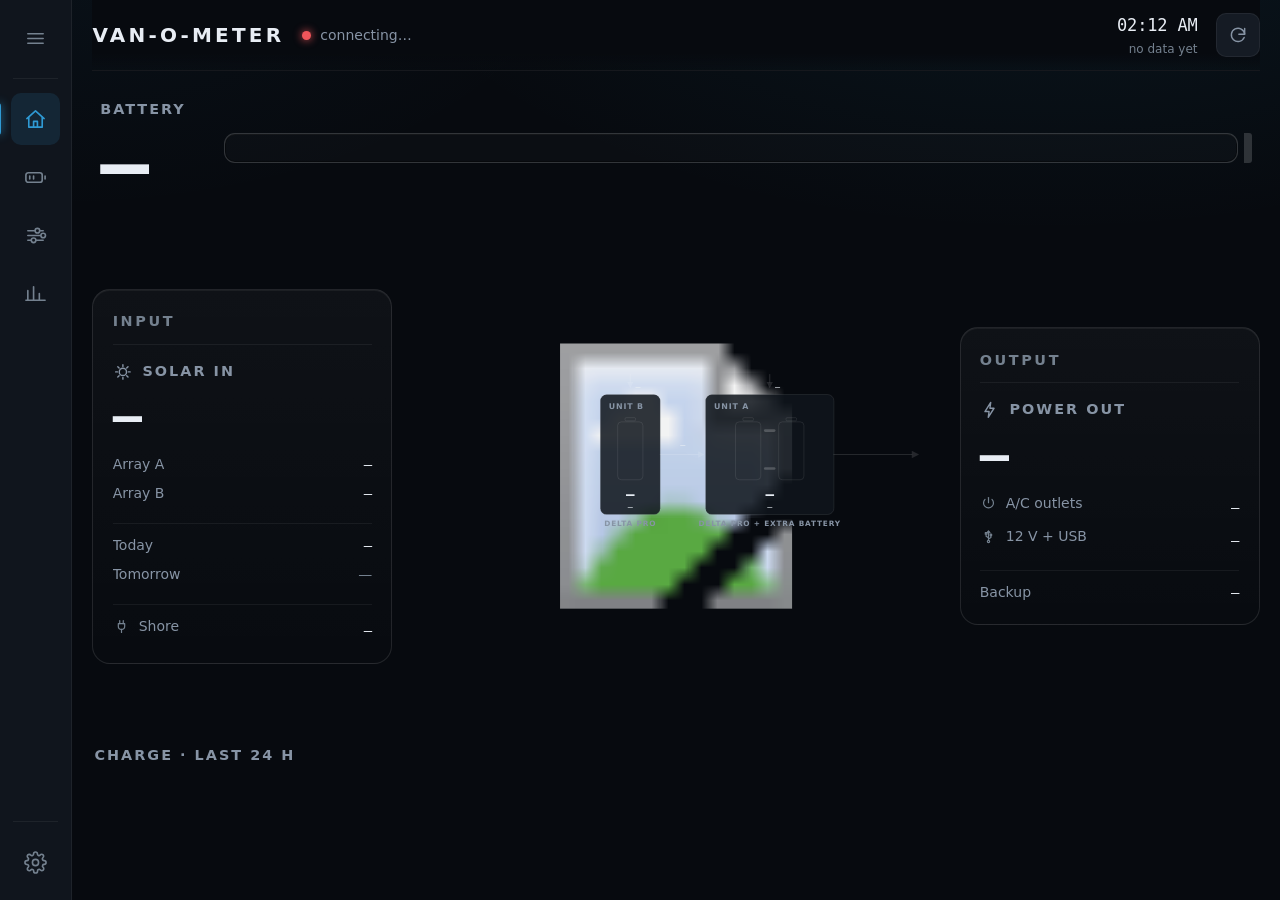
==== commit d87f10a9: "Serve a 180px PNG so the iPhone home-screen bookmark shows the bolt iOS ignores SVG and data-URI fav" ====
--- a/web/index.html
+++ b/web/index.html
@@ -9,6 +9,7 @@
 <link rel="stylesheet" href="/assets/fonts.css">
 <!-- inline so a tablet with no internet still gets an icon, and so the console
      stops requesting a /favicon.ico that was never there -->
+<link rel="apple-touch-icon" href="/apple-touch-icon.png">
 <link rel="icon" href="data:image/svg+xml,%3Csvg xmlns='http://www.w3.org/2000/svg' viewBox='0 0 32 32'%3E%3Crect width='32' height='32' rx='7' fill='%23070A0F'/%3E%3Cpath d='M18 5 L9 18h6l-1.5 9 9-13h-6z' fill='%234FB3E8'/%3E%3C/svg%3E">
 <style>
 /* ============================================================================
@@ -573,6 +574,7 @@
 .legend { display: flex; gap: 16px; font-size: var(--t-sm); color: var(--muted); flex-wrap: wrap; }
 .legend i { display: inline-block; width: 10px; height: 10px; border-radius: 3px; margin-right: 7px; vertical-align: -1px; }
 .legend .ln { width: 16px; height: 2px; border-radius: 1px; vertical-align: 4px; }
+.legend .legend-note { color: var(--faint); margin-left: auto; }
 .tooltip {
   position: absolute; pointer-events: none; display: none; z-index: 5;
   background: var(--surface2); border: 1px solid var(--line2); border-radius: 10px;
@@ -1270,6 +1272,7 @@
           <span><i style="background:var(--b)"></i>Solar B</span>
           <span><i class="ln" style="background:var(--load)"></i>House load</span>
           <span><i class="ln" style="background:var(--xfer)"></i>B→A transfer</span>
+          <span class="legend-note">dashed = counter average while the cloud link was frozen</span>
         </div>
       </div>
       <div class="chart-wrap" id="chartPower"></div>
@@ -1450,27 +1453,59 @@
   svg.addEventListener("touchend", hide);
 }
 
-/** Solar A + solar B stacked, house load as a line. Shared by several charts. */
+/** Solar A + solar B stacked, house load as a line. Shared by several charts.
+ *  null means the unit's cloud link was frozen and nothing bridged it: a gap,
+ *  never a zero. bridgedA/B mean the value is an average from the unit's energy
+ *  counters across such a freeze. A unit with no bucket at all at that time
+ *  contributes 0, as before. */
 function powerRows(hist) {
   const sa = hist.series.A, sb = hist.series.B;
   const t = sa.t.length >= sb.t.length ? sa.t : sb.t;
   if (!t || t.length < 2) return null;
+  const aAt = new Map(sa.t.map((tt, i) => [tt, i]));
   const bAt = new Map(sb.t.map((tt, i) => [tt, i]));
-  return t.map((tt, i) => {
-    const j = bAt.has(tt) ? bAt.get(tt) : -1;
-    const solA = sa.solar_w[i] ?? 0;
-    const solB = j >= 0 ? (sb.solar_w[j] ?? 0) : 0;
+  return t.map(tt => {
+    const i = aAt.has(tt) ? aAt.get(tt) : -1, j = bAt.has(tt) ? bAt.get(tt) : -1;
+    const solA = i < 0 ? 0 : sa.solar_w[i];
+    const solB = j < 0 ? 0 : sb.solar_w[j];
     // Load is what leaves the boxes: watts_out also counts A's internal
     // main->Extra pack transfer while charging (up to ~550 W), and B's AC
     // output is hard-wired into A's input — a transfer, not house load.
     // Old rows predate ac_out_w/dc_out_w; fall back to watts_out there.
-    const loadA = sa.ac_out_w[i] != null
-      ? sa.ac_out_w[i] + (sa.dc_out_w[i] ?? 0)
-      : (sa.watts_out[i] ?? 0);
-    const dcB = j >= 0 ? (sb.dc_out_w[j] ?? 0) : 0;
-    const xfer = j >= 0 ? (sb.ac_out_w[j] ?? 0) : 0;
-    return { t: tt, solA, solB, xfer, load: loadA + dcB };
+    const loadA = i < 0 ? 0
+      : sa.ac_out_w[i] != null ? sa.ac_out_w[i] + (sa.dc_out_w[i] ?? 0)
+      : sa.watts_out[i];
+    const dcB = j < 0 ? 0 : sb.dc_out_w[j];
+    const xfer = j < 0 ? 0 : sb.ac_out_w[j];
+    return {
+      t: tt, solA, solB, xfer,
+      load: loadA == null ? null : loadA + (dcB ?? 0),
+      gapA: i >= 0 && solA == null && loadA == null,
+      gapB: j >= 0 && solB == null && xfer == null,
+      bridgedA: i >= 0 && !!(sa.bridged && sa.bridged[i]),
+      bridgedB: j >= 0 && !!(sb.bridged && sb.bridged[j]),
+    };
   });
+}
+
+/** Split rows into drawable runs: a break wherever `val` is null, and a new
+ *  run (sharing its first point with the previous one, so the stroke stays
+ *  continuous) wherever `dashed` flips. */
+function strokeRuns(rows, val, dashed) {
+  const runs = [];
+  let cur = null;
+  rows.forEach(r => {
+    const v = val(r);
+    if (v == null) { cur = null; return; }
+    const d = !!dashed(r);
+    if (!cur || cur.dashed !== d) {
+      const prev = cur ? cur.pts[cur.pts.length - 1] : null;
+      cur = { dashed: d, pts: prev ? [prev] : [] };
+      runs.push(cur);
+    }
+    cur.pts.push({ r, v });
+  });
+  return runs;
 }
 
 /* ---------- power chart: stacked solar areas + load line ---------- */
@@ -1481,7 +1516,7 @@
     return emptyNote(wrap, "Not enough samples yet",
       "The poller logs every 30 s — this fills in as data arrives.");
   }
-  const vMax = Math.max(...rows.map(r => Math.max(r.solA + r.solB, r.load, r.xfer)));
+  const vMax = Math.max(...rows.map(r => Math.max((r.solA ?? 0) + (r.solB ?? 0), r.load ?? 0, r.xfer ?? 0)));
   const [top, yTicks] = niceTop(vMax);
   const t0 = rows[0].t, t1 = rows[rows.length - 1].t || t0 + 1;
   const fmt = timeFmt(hist.range);
@@ -1495,16 +1530,24 @@
   });
   const f = frame(W, H, top, yTicks, x, xLabels);
 
-  const area = (key, base) => {
-    const up = rows.map(r => `${x(r.t).toFixed(1)},${f.y(base(r) + r[key]).toFixed(1)}`);
-    const down = rows.map(r => `${x(r.t).toFixed(1)},${f.y(base(r)).toFixed(1)}`).reverse();
+  const P = (r, v) => `${x(r.t).toFixed(1)},${f.y(v).toFixed(1)}`;
+  const baseA = () => 0, baseB = r => r.solA ?? 0;
+  // fill only, broken at gaps; the top edge is stroked separately so a stretch
+  // bridged from the counters can be dashed while the stack underneath still
+  // shows the energy it carried
+  const area = (key, base) => strokeRuns(rows, r => r[key], () => false).map(run => {
+    const up = run.pts.map(p => P(p.r, base(p.r) + p.v));
+    const down = run.pts.map(p => P(p.r, base(p.r))).reverse();
     return `<polygon points="${up.concat(down).join(" ")}"/>`;
-  };
-  const loadLine = rows.map((r, i) => `${i ? "L" : "M"}${x(r.t).toFixed(1)} ${f.y(r.load).toFixed(1)}`).join(" ");
+  }).join("");
+  // solid = sampled, dashed = counter average across a frozen cloud link
+  const stroke = (val, dashed, color, width, extra = "") =>
+    strokeRuns(rows, val, dashed).map(run =>
+      `<path d="${run.pts.map((p, i) => `${i ? "L" : "M"}${P(p.r, p.v).replace(",", " ")}`).join(" ")}"`
+      + ` fill="none" stroke="${color}" stroke-width="${width}" stroke-linejoin="round"`
+      + `${run.dashed ? ' stroke-dasharray="5 4"' : extra}/>`
+    ).join("");
   const hasXfer = rows.some(r => r.xfer > 1);
-  const xferLine = hasXfer
-    ? rows.map((r, i) => `${i ? "L" : "M"}${x(r.t).toFixed(1)} ${f.y(r.xfer).toFixed(1)}`).join(" ")
-    : "";
 
   // each band fades toward its lower edge — lit at the top where the sun is,
   // so the stack reads as light landing on the roof rather than two paint slabs
@@ -1514,10 +1557,12 @@
   wrap.innerHTML = `<svg viewBox="0 0 ${W} ${H}" style="height:${H}px">
     <defs>${grad(gid + "A", C.A)}${grad(gid + "B", C.B)}</defs>
     ${f.grid}
-    <g fill="url(#${gid}A)" stroke="${C.A}" stroke-width="1" stroke-linejoin="round">${area("solA", () => 0)}</g>
-    <g fill="url(#${gid}B)" stroke="${C.B}" stroke-width="1" stroke-linejoin="round">${area("solB", r => r.solA)}</g>
-    ${hasXfer ? `<path d="${xferLine}" fill="none" stroke="${C.xfer}" stroke-width="2" stroke-dasharray="5 4" stroke-linejoin="round"/>` : ""}
-    <path d="${loadLine}" fill="none" stroke="${C.load}" stroke-width="2" stroke-linejoin="round"/>
+    <g fill="url(#${gid}A)">${area("solA", baseA)}</g>
+    <g fill="url(#${gid}B)">${area("solB", baseB)}</g>
+    ${stroke(r => r.solA, r => r.bridgedA, C.A, 1)}
+    ${stroke(r => r.solB == null ? null : baseB(r) + r.solB, r => r.bridgedB, C.B, 1)}
+    ${hasXfer ? stroke(r => r.xfer, r => r.bridgedB, C.xfer, 2, ' stroke-dasharray="5 4"') : ""}
+    ${stroke(r => r.load, r => r.bridgedA, C.load, 2)}
     <line class="xhair" x1="0" x2="0" y1="12" y2="${H - 26}" stroke="var(--line2)" visibility="hidden"/>
   </svg><div class="tooltip"></div>`;
 
@@ -1525,17 +1570,22 @@
   attachTooltip(wrap, svg, mx => {
     let best = rows[0];
     for (const r of rows) if (Math.abs(x(r.t) - mx) < Math.abs(x(best.t) - mx)) best = r;
-    const net = best.solA + best.solB - best.load;
+    const known = best.solA != null && best.solB != null && best.load != null;
+    const net = known ? best.solA + best.solB - best.load : null;
+    const val = (v, bridged) => v == null ? "<b>no data</b>"
+      : `<b>${Math.round(v)} W</b>${bridged ? ' <span style="color:var(--faint)">avg</span>' : ""}`;
     return {
       x: x(best.t),
       html: `<div class="tt-t">${new Date(best.t).toLocaleString([], { month: "short", day: "numeric", hour: "2-digit", minute: "2-digit" })}</div>`
-        + `<div class="tt-row"><i style="background:${C.A}"></i>Solar A <b>${Math.round(best.solA)} W</b></div>`
-        + `<div class="tt-row"><i style="background:${C.B}"></i>Solar B <b>${Math.round(best.solB)} W</b></div>`
-        + `<div class="tt-row"><i style="background:${C.load}"></i>Load <b>${Math.round(best.load)} W</b></div>`
-        + (best.xfer > 1 ? `<div class="tt-row"><i style="background:${C.xfer}"></i>B→A transfer <b>${Math.round(best.xfer)} W</b></div>` : "")
+        + `<div class="tt-row"><i style="background:${C.A}"></i>Solar A ${val(best.solA, best.bridgedA)}</div>`
+        + `<div class="tt-row"><i style="background:${C.B}"></i>Solar B ${val(best.solB, best.bridgedB)}</div>`
+        + `<div class="tt-row"><i style="background:${C.load}"></i>Load ${val(best.load, best.bridgedA)}</div>`
+        + (best.xfer > 1 ? `<div class="tt-row"><i style="background:${C.xfer}"></i>B→A transfer ${val(best.xfer, best.bridgedB)}</div>` : "")
         + `<div class="tt-row" style="border-top:1px solid var(--line);margin-top:4px;padding-top:4px">`
-        + `<span style="color:var(--faint)">Net</span><b style="color:${net >= 0 ? css("--good") : css("--warn")}">`
-        + `${net >= 0 ? "+" : "−"}${Math.abs(Math.round(net))} W</b></div>`,
+        + `<span style="color:var(--faint)">Net</span>`
+        + (net == null ? "<b>—</b>"
+          : `<b style="color:${net >= 0 ? css("--good") : css("--warn")}">${net >= 0 ? "+" : "−"}${Math.abs(Math.round(net))} W</b>`)
+        + `</div>`,
     };
   });
 }
@@ -1543,11 +1593,15 @@
 /* ---------- SOC chart ---------- */
 function drawSoc(wrap, hist, opts = {}) {
   const { W, H } = chartBox(wrap, opts.height || 250, opts.fill);
-  const pts = {};
+  const pts = {}, runs = {};
   let any = false;
   for (const u of ["A", "B"]) {
     const s = hist.series[u];
-    pts[u] = s.t.map((t, i) => ({ t, v: s.soc[i] })).filter(p => p.v != null);
+    // a null bucket is a frozen cloud link: the line breaks there and a dotted
+    // straight segment joins the last real reading to the next one
+    const all = s.t.map((t, i) => ({ t, v: s.soc[i] }));
+    pts[u] = all.filter(p => p.v != null);               // tooltip + extents
+    runs[u] = strokeRuns(all, p => p.v, () => false).map(r => r.pts.map(p => p.r));
     if (pts[u].length) any = true;
   }
   if (!any) return emptyNote(wrap, "No state-of-charge samples yet", "Give the poller a few minutes.");
@@ -1571,14 +1625,24 @@
   const gid = wrap.id + "-g", y0 = f.y(0);
   for (const u of ["A", "B"]) {
     if (!pts[u].length) continue;
-    const d = pts[u].map((p, i) => `${i ? "L" : "M"}${x(p.t).toFixed(1)} ${f.y(p.v).toFixed(1)}`).join(" ");
-    const last = pts[u][pts[u].length - 1], first = pts[u][0];
+    const path = ps => ps.map((p, i) => `${i ? "L" : "M"}${x(p.t).toFixed(1)} ${f.y(p.v).toFixed(1)}`).join(" ");
+    const last = pts[u][pts[u].length - 1];
     // a soft fill under each line, fading to nothing at the floor: the stored
     // charge reads as a volume, not a wire, from across the box
     defs += `<linearGradient id="${gid}${u}" gradientUnits="userSpaceOnUse" x1="0" y1="${f.T}" x2="0" y2="${y0.toFixed(1)}">
       <stop offset="0" stop-color="${col[u]}" stop-opacity=".2"/><stop offset="1" stop-color="${col[u]}" stop-opacity="0"/></linearGradient>`;
-    fills += `<path d="${d} L${x(last.t).toFixed(1)} ${y0.toFixed(1)} L${x(first.t).toFixed(1)} ${y0.toFixed(1)} Z" fill="url(#${gid}${u})"/>`;
-    lines += `<path d="${d}" fill="none" stroke="${col[u]}" stroke-width="2" stroke-linejoin="round" stroke-linecap="round"/>`;
+    // the fill is the volume of stored charge, so it runs straight across a
+    // gap like the dotted bridge does; only the line itself breaks there
+    const first = pts[u][0];
+    fills += `<path d="${path(pts[u])} L${x(last.t).toFixed(1)} ${y0.toFixed(1)} L${x(first.t).toFixed(1)} ${y0.toFixed(1)} Z" fill="url(#${gid}${u})"/>`;
+    runs[u].forEach((ps, k) => {
+      const z = ps[ps.length - 1];
+      lines += `<path d="${path(ps)}" fill="none" stroke="${col[u]}" stroke-width="2" stroke-linejoin="round" stroke-linecap="round"/>`;
+      // across a frozen span a straight line is the honest guess: far closer
+      // to the truth than the plateau-and-cliff the raw log would draw
+      const next = runs[u][k + 1];
+      if (next) lines += `<path d="${path([z, next[0]])}" fill="none" stroke="${col[u]}" stroke-width="2" stroke-dasharray="2 4" stroke-linecap="round"/>`;
+    });
     ends += `<circle cx="${x(last.t).toFixed(1)}" cy="${f.y(last.v).toFixed(1)}" r="3.5" fill="${col[u]}" stroke="var(--surface)" stroke-width="2"/>`;
     endPts.push({ u, x: x(last.t), y: f.y(last.v) });
   }
